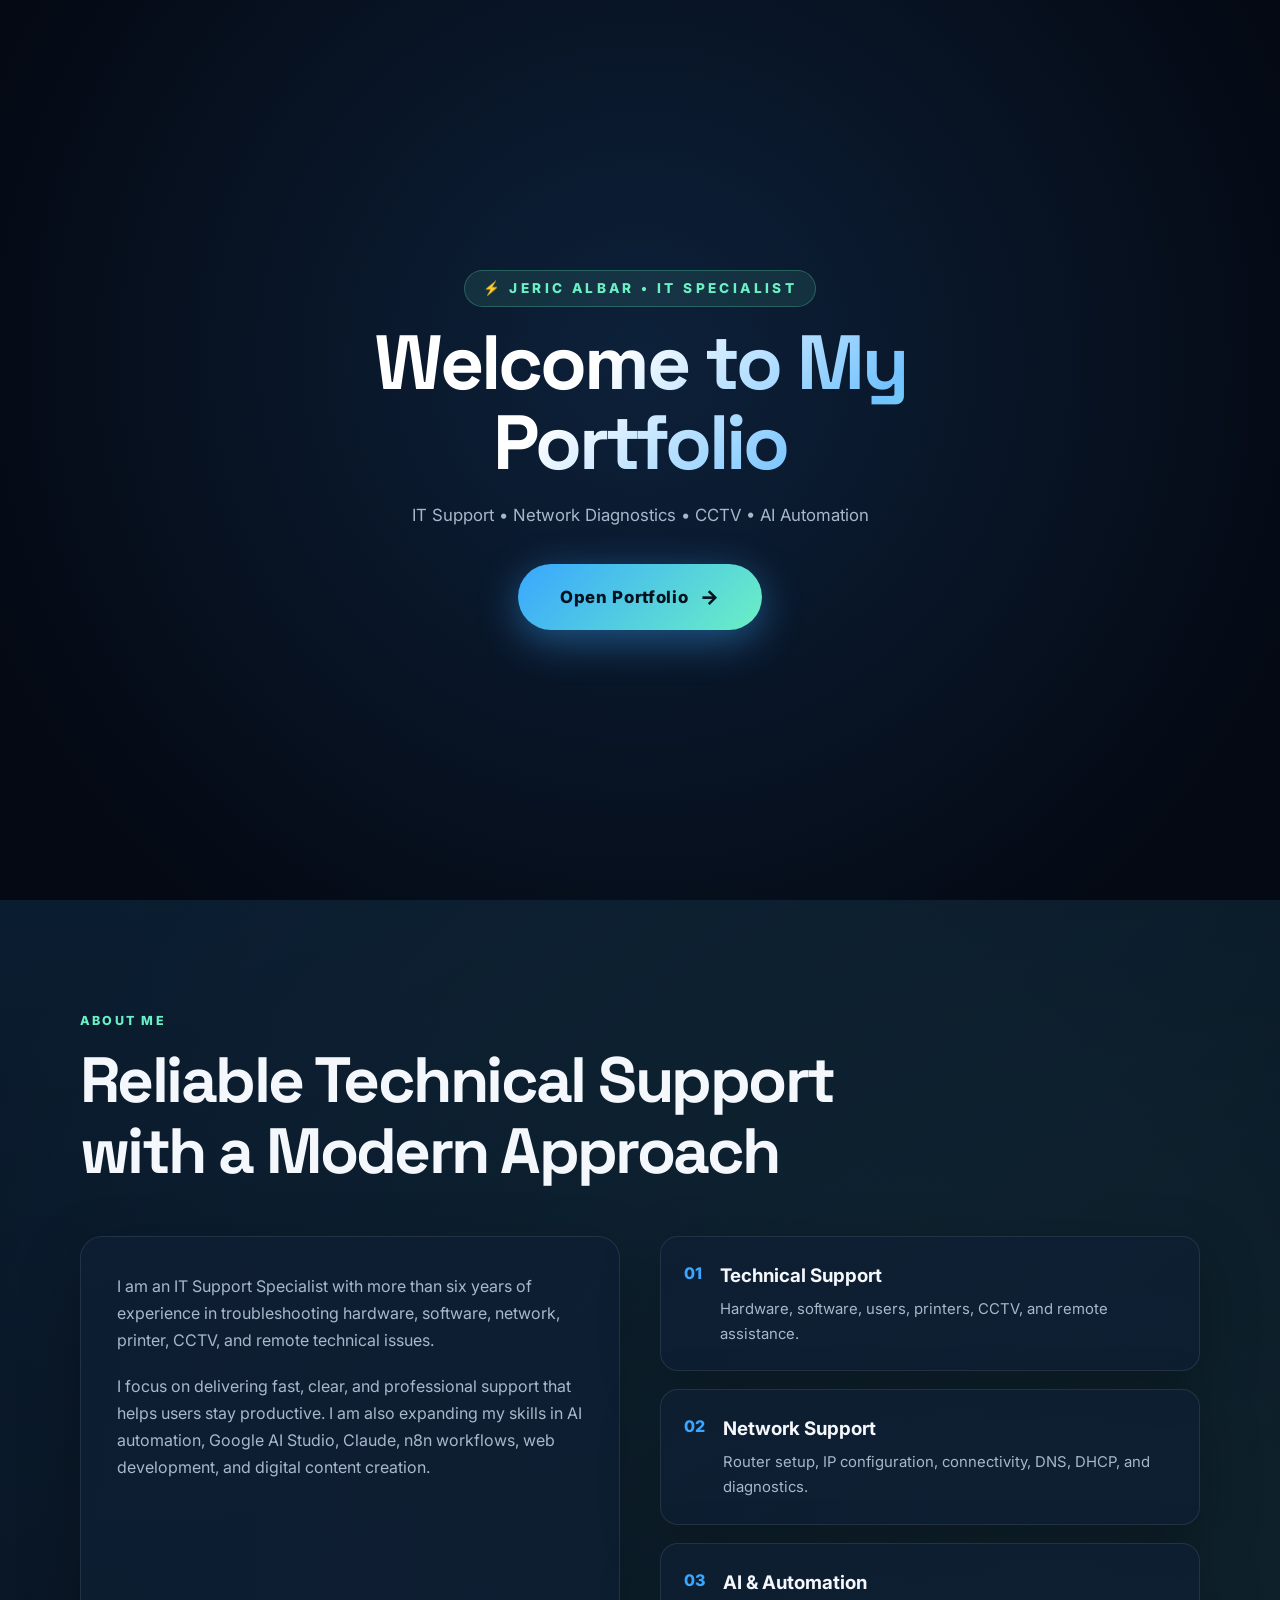
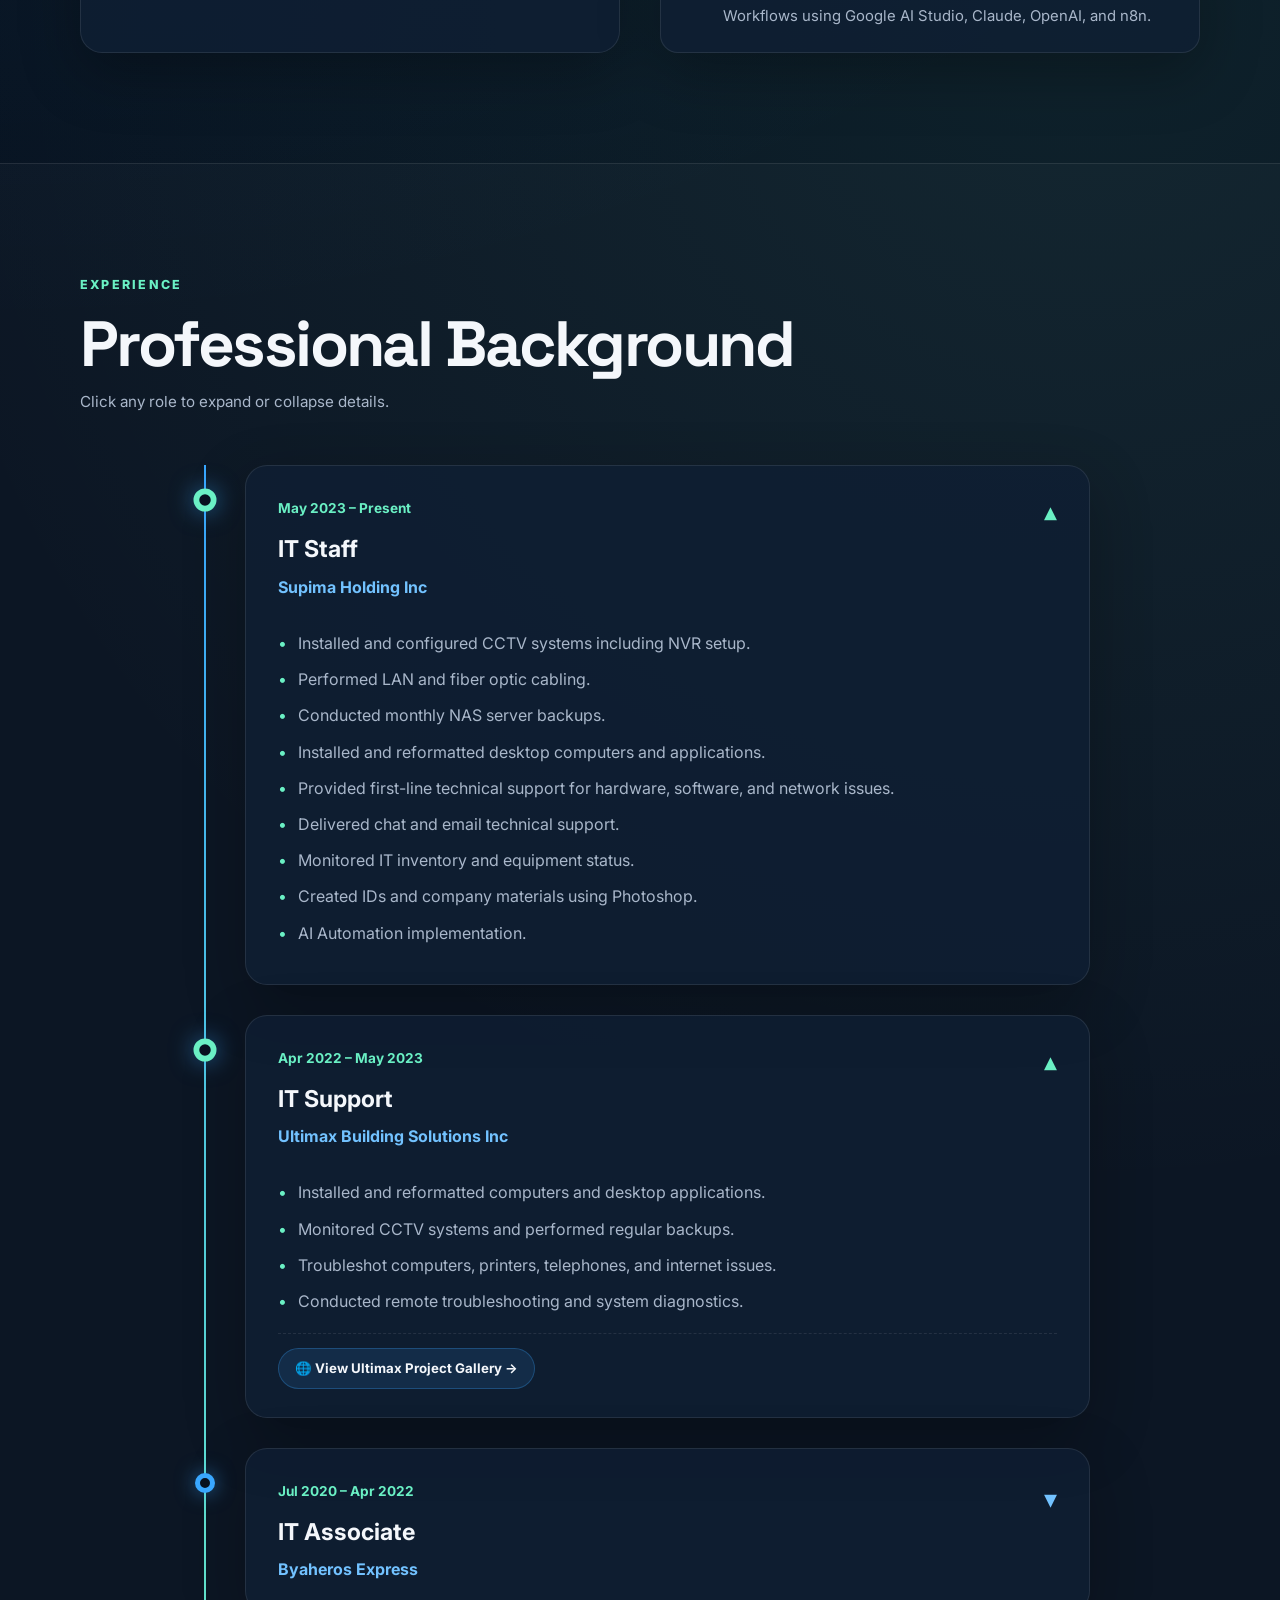
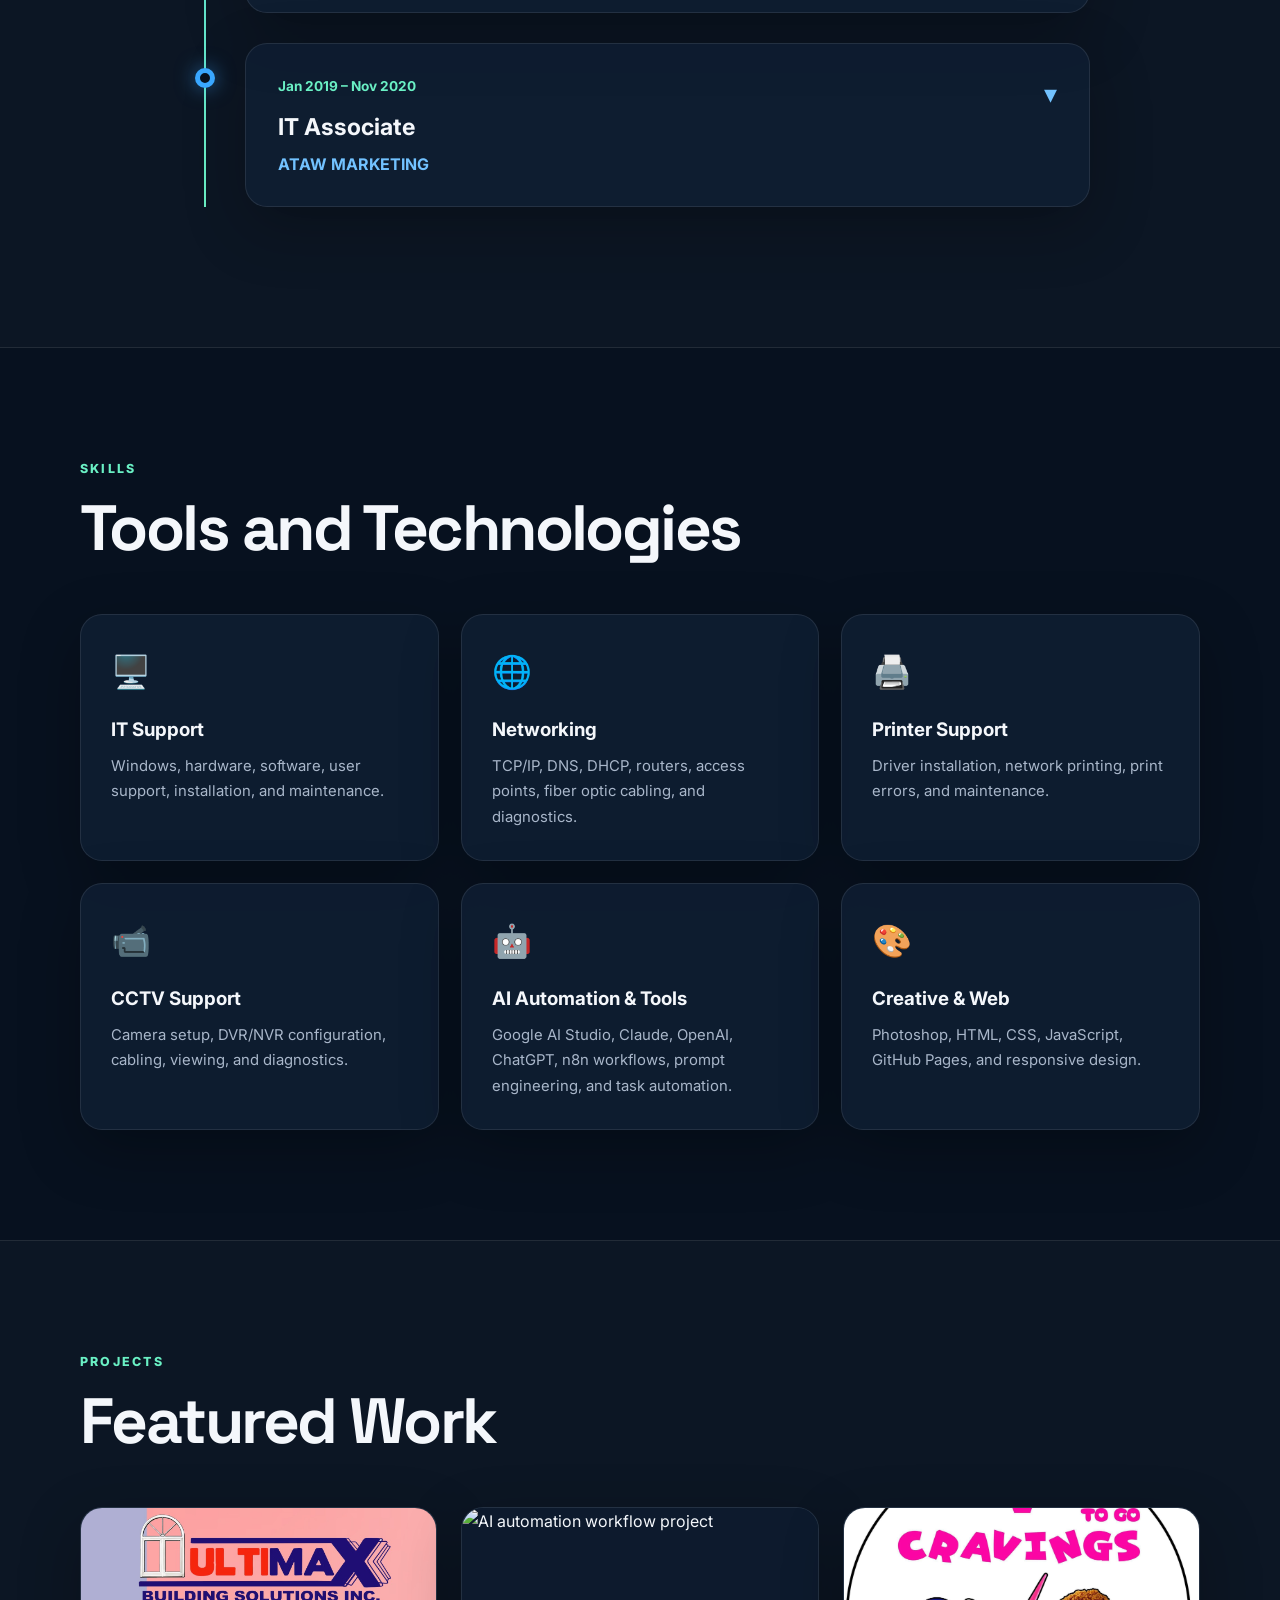
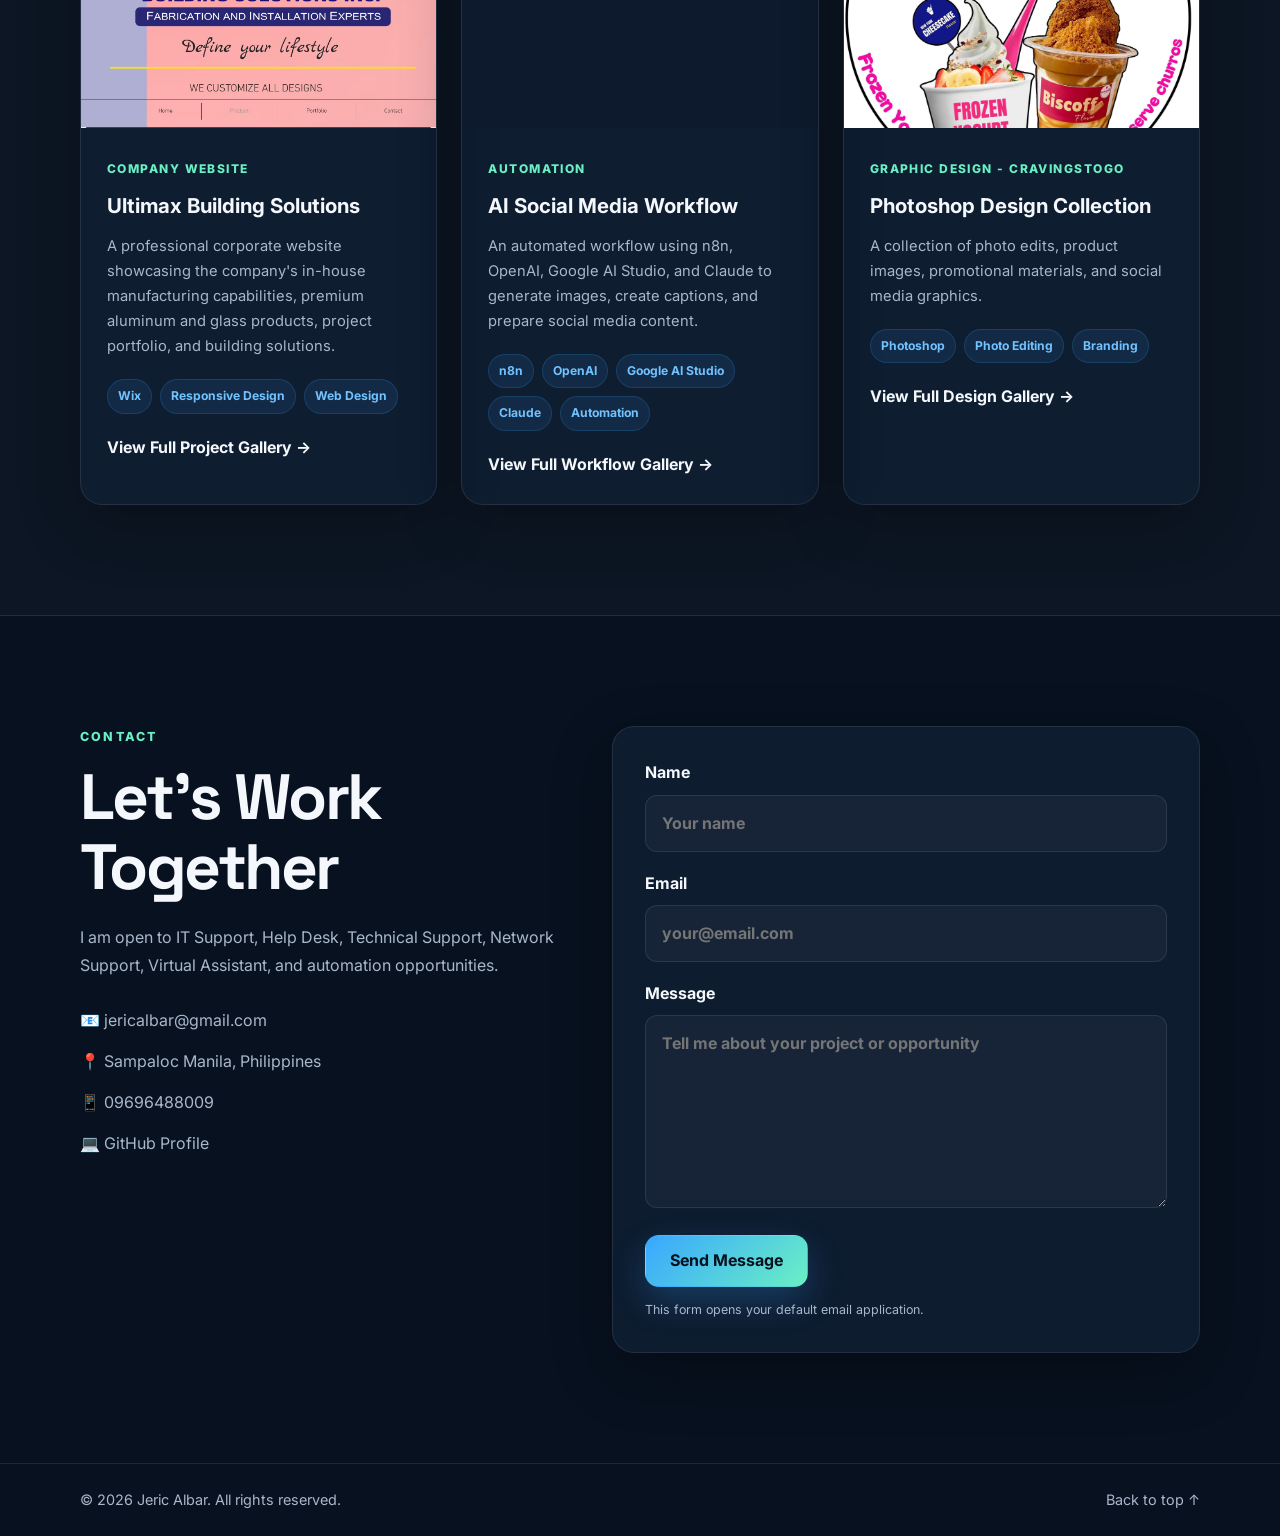
==== index.html @ 075324c8 "Update index.html" ====
<!DOCTYPE html>
<html lang="en">
<head>
  <meta charset="UTF-8" />
  <meta name="viewport" content="width=device-width, initial-scale=1.0" />
  <meta name="description" content="Jeric Albar - IT Support Specialist, Network Support, CCTV, Printer Troubleshooting, Photoshop, and AI Automation." />
  <title>Jeric Albar | IT Support Portfolio</title>

  <link rel="preconnect" href="https://fonts.googleapis.com">
  <link rel="preconnect" href="https://fonts.gstatic.com" crossorigin>
  <link href="https://fonts.googleapis.com/css2?family=Inter:wght@400;500;600;700;800&family=Space+Grotesk:wght@600;700&display=swap" rel="stylesheet">

  <style>
    :root {
      --bg: #07111f;
      --bg-soft: #0d1a2d;
      --card: rgba(15, 31, 52, 0.82);
      --text: #f4f7fb;
      --muted: #a9b7ca;
      --primary: #39a7ff;
      --primary-light: #72c2ff;
      --accent: #6af0c4;
      --border: rgba(255, 255, 255, 0.09);
      --shadow: 0 20px 60px rgba(0, 0, 0, 0.28);
      --radius: 22px;
      --container: 1120px;
    }

    * {
      margin: 0;
      padding: 0;
      box-sizing: border-box;
    }

    html {
      scroll-behavior: smooth;
    }

    body {
      font-family: "Inter", sans-serif;
      background:
        radial-gradient(circle at top left, rgba(57, 167, 255, 0.14), transparent 30%),
        radial-gradient(circle at 85% 25%, rgba(106, 240, 196, 0.08), transparent 25%),
        var(--bg);
      color: var(--text);
      line-height: 1.7;
      overflow-x: hidden;
    }

    body.intro-active {
      overflow: hidden !important;
    }

    body.menu-open {
      overflow: hidden;
    }

    img {
      width: 100%;
      display: block;
    }

    a {
      text-decoration: none;
      color: inherit;
    }

    ul {
      list-style: none;
    }

    button, input, textarea {
      font: inherit;
    }

    .container {
      width: min(92%, var(--container));
      margin: 0 auto;
    }

    .section {
      padding: 110px 0;
    }

    .alt-section {
      background: rgba(255, 255, 255, 0.025);
      border-top: 1px solid var(--border);
      border-bottom: 1px solid var(--border);
    }

    /* =========================================================
       WELCOME INTRO OVERLAY & "MAAGNAS" DISSOLVE ANIMATION
       ========================================================= */
    .intro-overlay {
      position: fixed;
      inset: 0;
      background: radial-gradient(circle at 50% 40%, #0d213a 0%, #040913 85%);
      z-index: 999999999;
      display: flex;
      align-items: center;
      justify-content: center;
      text-align: center;
      padding: 24px;
      transition: opacity 0.85s cubic-bezier(0.7, 0, 0.3, 1),
                  filter 0.85s ease,
                  transform 0.85s cubic-bezier(0.7, 0, 0.3, 1);
    }

    .intro-box {
      max-width: 620px;
      position: relative;
      z-index: 2;
    }

    .intro-eyebrow {
      color: var(--accent);
      text-transform: uppercase;
      letter-spacing: 0.25em;
      font-size: 0.85rem;
      font-weight: 800;
      margin-bottom: 15px;
      display: inline-block;
      background: rgba(106, 240, 196, 0.1);
      padding: 6px 18px;
      border-radius: 30px;
      border: 1px solid rgba(106, 240, 196, 0.25);
    }

    .intro-title {
      font-family: "Space Grotesk", sans-serif;
      font-size: clamp(2.8rem, 7vw, 4.8rem);
      line-height: 1.05;
      letter-spacing: -0.04em;
      margin-bottom: 18px;
      background: linear-gradient(135deg, #ffffff 40%, var(--primary-light) 80%, var(--accent) 100%);
      -webkit-background-clip: text;
      -webkit-text-fill-color: transparent;
    }

    .intro-sub {
      color: var(--muted);
      font-size: 1.05rem;
      margin-bottom: 35px;
    }

    .intro-btn {
      display: inline-flex;
      align-items: center;
      gap: 12px;
      padding: 16px 42px;
      border-radius: 50px;
      background: linear-gradient(135deg, var(--primary), var(--accent));
      color: #04111e;
      font-weight: 800;
      font-size: 1.05rem;
      letter-spacing: 0.04em;
      border: none;
      cursor: pointer;
      box-shadow: 0 10px 40px rgba(57, 167, 255, 0.45);
      transition: transform 0.25s ease, box-shadow 0.25s ease;
    }

    .intro-btn:hover {
      transform: translateY(-3px) scale(1.03);
      box-shadow: 0 16px 50px rgba(106, 240, 196, 0.55);
    }

    .intro-btn-icon {
      font-size: 1.25rem;
      transition: transform 0.25s ease;
    }

    .intro-btn:hover .intro-btn-icon {
      transform: translateX(5px);
    }

    /* ANIMATION NA MAAGNAS / DISSOLVE EFFECT KAPAG CLINICK */
    .intro-overlay.disintegrate {
      opacity: 0;
      filter: blur(35px) contrast(250%) brightness(1.2);
      transform: scale(1.2);
      pointer-events: none;
    }

    .intro-box.melt {
      animation: disintegrateEffect 0.85s forwards cubic-bezier(0.4, 0, 0.2, 1);
    }

    @keyframes disintegrateEffect {
      0% {
        transform: scale(1);
        filter: blur(0px) contrast(100%);
        letter-spacing: normal;
        opacity: 1;
      }
      35% {
        filter: blur(6px) contrast(250%);
        letter-spacing: 6px;
        transform: scale(1.08) translateY(-15px);
        opacity: 0.8;
      }
      75% {
        filter: blur(18px) contrast(400%);
        letter-spacing: 18px;
        transform: scale(1.25) translateY(-35px);
        opacity: 0.3;
      }
      100% {
        filter: blur(30px) contrast(500%);
        letter-spacing: 30px;
        transform: scale(1.4) translateY(-60px);
        opacity: 0;
      }
    }

    /* HEADER */
    .header {
      position: fixed;
      top: 0;
      width: 100%;
      z-index: 1000;
      background: rgba(7, 17, 31, 0.72);
      backdrop-filter: blur(16px);
      border-bottom: 1px solid transparent;
      transition: 0.3s ease;
    }

    .header.scrolled {
      border-color: var(--border);
      box-shadow: 0 12px 35px rgba(0, 0, 0, 0.18);
    }

    .navbar {
      min-height: 76px;
      display: flex;
      align-items: center;
      justify-content: space-between;
    }

    .logo {
      font-family: "Space Grotesk", sans-serif;
      font-size: 1.8rem;
      font-weight: 700;
    }

    .logo span {
      color: var(--primary);
    }

    .nav-links {
      display: flex;
      gap: 30px;
    }

    .nav-link {
      color: var(--muted);
      font-size: 0.95rem;
      font-weight: 600;
      transition: 0.25s ease;
      position: relative;
    }

    .nav-link:hover, .nav-link.active {
      color: var(--text);
    }

    .nav-link::after {
      content: "";
      position: absolute;
      left: 0;
      bottom: -7px;
      width: 0;
      height: 2px;
      background: var(--primary);
      transition: 0.25s ease;
    }

    .nav-link:hover::after, .nav-link.active::after {
      width: 100%;
    }

    .menu-toggle {
      display: none;
      background: none;
      border: 0;
      cursor: pointer;
    }

    .menu-toggle span {
      display: block;
      width: 26px;
      height: 2px;
      background: var(--text);
      margin: 6px 0;
      transition: 0.25s ease;
    }

    /* HERO */
    .hero {
      min-height: 100vh;
      display: flex;
      align-items: center;
      padding-top: 130px;
    }

    .hero-grid {
      display: grid;
      grid-template-columns: 1.15fr 0.85fr;
      align-items: center;
      gap: 70px;
    }

    .eyebrow {
      color: var(--accent);
      text-transform: uppercase;
      letter-spacing: 0.18em;
      font-size: 0.78rem;
      font-weight: 800;
      margin-bottom: 14px;
    }

    .hero h1, .section-heading h2, .contact-info h2 {
      font-family: "Space Grotesk", sans-serif;
      line-height: 1.1;
    }

    .hero h1 {
      font-size: clamp(3.4rem, 7vw, 6.5rem);
      letter-spacing: -0.05em;
    }

    .hero h2 {
      margin-top: 8px;
      color: var(--muted);
      font-size: clamp(1.35rem, 3vw, 2.2rem);
      font-weight: 600;
    }

    .hero h2 span:first-child {
      color: var(--primary-light);
    }

    .typing-cursor {
      color: var(--accent);
      animation: blink 0.8s infinite;
    }

    @keyframes blink {
      50% { opacity: 0; }
    }

    .hero-description {
      max-width: 650px;
      color: var(--muted);
      font-size: 1.08rem;
      margin: 28px 0 34px;
    }

    .hero-actions {
      display: flex;
      flex-wrap: wrap;
      gap: 15px;
    }

    .btn {
      display: inline-flex;
      align-items: center;
      justify-content: center;
      min-height: 52px;
      padding: 0 24px;
      border-radius: 14px;
      font-weight: 700;
      border: 1px solid transparent;
      transition: transform 0.25s ease, box-shadow 0.25s ease, background 0.25s ease;
      cursor: pointer;
    }

    .btn:hover {
      transform: translateY(-3px);
    }

    .btn-primary {
      color: #04111e;
      background: linear-gradient(135deg, var(--primary), var(--accent));
      box-shadow: 0 14px 35px rgba(57, 167, 255, 0.24);
    }

    .btn-secondary {
      background: rgba(255, 255, 255, 0.04);
      border-color: var(--border);
      color: var(--text);
    }

    .quick-stats {
      margin-top: 42px;
      display: flex;
      flex-wrap: wrap;
      gap: 28px;
    }

    .quick-stats div {
      display: flex;
      flex-direction: column;
    }

    .quick-stats strong {
      font-size: 1.4rem;
      color: var(--primary-light);
    }

    .quick-stats span {
      color: var(--muted);
      font-size: 0.82rem;
    }

    .hero-visual {
      display: flex;
      justify-content: center;
    }

    /* PROFILE CARD */
    .profile-card {
      position: relative;
      width: min(100%, 390px);
      padding: 22px;
      border-radius: 32px;
      background:
        linear-gradient(var(--card), var(--card)) padding-box,
        linear-gradient(145deg, var(--primary), transparent 45%, var(--accent)) border-box;
      border: 1px solid transparent;
      box-shadow: var(--shadow);
      transform: rotate(2deg);
    }

    .profile-card::before {
      content: "";
      position: absolute;
      inset: 18% -12% -10% 18%;
      background: rgba(57, 167, 255, 0.14);
      filter: blur(60px);
      z-index: -1;
    }

    .profile-ring {
      overflow: hidden;
      border-radius: 24px;
      width: 100%;
      aspect-ratio: 1 / 1;
      background: var(--bg-soft);
    }

    .profile-ring img {
      width: 100% !important;
      height: 100% !important;
      object-fit: cover !important;
      object-position: top center !important;
      display: block;
    }

    .status-badge {
      margin-top: 18px;
      display: flex;
      align-items: center;
      justify-content: center;
      gap: 9px;
      color: var(--muted);
      font-size: 0.9rem;
    }

    .status-dot {
      width: 10px;
      height: 10px;
      background: var(--accent);
      border-radius: 50%;
      box-shadow: 0 0 16px var(--accent);
    }

    /* SECTIONS */
    .section-heading {
      max-width: 760px;
      margin-bottom: 50px;
    }

    .section-heading h2, .contact-info h2 {
      font-size: clamp(2.2rem, 5vw, 4rem);
      letter-spacing: -0.04em;
    }

    .about-grid {
      display: grid;
      grid-template-columns: 1fr 1fr;
      gap: 40px;
    }

    .about-card, .highlight-item, .skill-card, .project-card, .timeline-content, .contact-form {
      background: var(--card);
      border: 1px solid var(--border);
      box-shadow: var(--shadow);
    }

    .about-card {
      padding: 36px;
      border-radius: var(--radius);
    }

    .about-card p {
      color: var(--muted);
      margin-bottom: 18px;
    }

    .about-card p:last-child {
      margin-bottom: 0;
    }

    .about-highlights {
      display: grid;
      gap: 18px;
    }

    .highlight-item {
      padding: 23px;
      border-radius: 18px;
      display: flex;
      gap: 18px;
    }

    .highlight-item > span {
      color: var(--primary);
      font-weight: 800;
    }

    .highlight-item h3 {
      margin-bottom: 5px;
    }

    .highlight-item p {
      color: var(--muted);
      font-size: 0.93rem;
    }

    /* TIMELINE */
    .timeline {
      position: relative;
      max-width: 900px;
      margin: 0 auto;
    }

    .timeline::before {
      content: "";
      position: absolute;
      left: 14px;
      top: 0;
      bottom: 0;
      width: 2px;
      background: linear-gradient(var(--primary), var(--accent));
    }

    .timeline-item {
      position: relative;
      padding-left: 55px;
      margin-bottom: 30px;
      outline: none;
    }

    .timeline-dot {
      position: absolute;
      left: 5px;
      top: 25px;
      width: 20px;
      height: 20px;
      border-radius: 50%;
      background: var(--bg);
      border: 5px solid var(--primary);
      box-shadow: 0 0 20px rgba(57, 167, 255, 0.55);
      transition: transform 0.25s ease, border-color 0.25s ease;
    }

    .timeline-item.active .timeline-dot {
      border-color: var(--accent);
      transform: scale(1.15);
    }

    .timeline-content {
      border-radius: var(--radius);
      padding: 28px 32px;
    }

    .experience-subtext {
      color: var(--muted);
      font-size: 0.95rem;
      margin-top: 10px;
    }

    .clickable-experience {
      cursor: pointer;
      user-select: none;
      transition: transform 0.25s ease, border-color 0.25s ease, box-shadow 0.25s ease;
    }

    .timeline-item:hover .clickable-experience {
      border-color: rgba(57, 167, 255, 0.45);
      box-shadow: 0 16px 45px rgba(57, 167, 255, 0.12);
      transform: translateY(-3px);
    }

    .timeline-header {
      display: flex;
      justify-content: space-between;
      align-items: flex-start;
      gap: 15px;
    }

    .timeline-date {
      display: inline-block;
      margin-bottom: 10px;
      color: var(--accent);
      font-weight: 700;
      font-size: 0.85rem;
    }

    .timeline-content h3 {
      font-size: 1.45rem;
    }

    .timeline-content h4 {
      color: var(--primary-light);
      margin: 4px 0 0;
    }

    .toggle-icon {
      font-size: 1.6rem;
      color: var(--primary-light);
      transition: transform 0.3s ease;
    }

    .timeline-details {
      max-height: 0;
      opacity: 0;
      overflow: hidden;
      transition: max-height 0.4s ease, opacity 0.3s ease, margin-top 0.3s ease;
    }

    .timeline-item.active .timeline-details {
      max-height: 600px;
      opacity: 1;
      margin-top: 20px;
    }

    .timeline-item.active .toggle-icon {
      transform: rotate(180deg);
      color: var(--accent);
    }

    .timeline-content li {
      position: relative;
      color: var(--muted);
      margin: 9px 0;
      padding-left: 20px;
    }

    .timeline-content li::before {
      content: "•";
      position: absolute;
      left: 0;
      color: var(--accent);
    }

    .timeline-action {
      margin-top: 18px;
      padding-top: 14px;
      border-top: 1px dashed var(--border);
    }

    .timeline-badge-link {
      display: inline-block;
      padding: 8px 16px;
      border-radius: 999px;
      font-size: 0.83rem;
      font-weight: 700;
      color: var(--text);
      background: rgba(57, 167, 255, 0.12);
      border: 1px solid rgba(57, 167, 255, 0.28);
      transition: 0.25s ease;
    }

    .timeline-badge-link:hover {
      background: var(--primary);
      color: #04111e;
      transform: translateX(4px);
    }

    /* SKILLS */
    .skills-grid {
      display: grid;
      grid-template-columns: repeat(3, 1fr);
      gap: 22px;
    }

    .skill-card {
      padding: 30px;
      border-radius: var(--radius);
      transition: 0.3s ease;
    }

    .skill-card:hover, .project-card:hover {
      transform: translateY(-7px);
      border-color: rgba(57, 167, 255, 0.35);
    }

    .skill-icon {
      font-size: 2rem;
    }

    .skill-card h3 {
      margin: 15px 0 8px;
    }

    .skill-card p {
      color: var(--muted);
      font-size: 0.93rem;
    }

    /* PROJECTS */
    .projects-grid {
      display: grid;
      grid-template-columns: repeat(3, 1fr);
      gap: 24px;
    }

    .project-card-link {
      display: block;
      color: inherit;
      text-decoration: none;
    }

    .project-card-link .project-card {
      height: 100%;
    }

    .project-card {
      border-radius: var(--radius);
      overflow: hidden;
      transition: 0.3s ease;
    }

    .project-image {
      height: 220px;
      overflow: hidden;
      background: var(--bg-soft);
    }

    .project-image img {
      height: 100%;
      object-fit: cover;
      transition: 0.4s ease;
    }

    .project-card:hover .project-image img {
      transform: scale(1.06);
    }

    .project-content {
      padding: 26px;
    }

    .project-tag {
      display: inline-block;
      color: var(--accent);
      font-size: 0.75rem;
      font-weight: 800;
      text-transform: uppercase;
      letter-spacing: 0.12em;
      margin-bottom: 10px;
    }

    .project-content h3 {
      font-size: 1.28rem;
      margin-bottom: 10px;
    }

    .project-content p {
      color: var(--muted);
      font-size: 0.92rem;
    }

    .project-tech {
      display: flex;
      flex-wrap: wrap;
      gap: 8px;
      margin: 20px 0;
    }

    .project-tech span {
      background: rgba(57, 167, 255, 0.1);
      color: var(--primary-light);
      border: 1px solid rgba(57, 167, 255, 0.18);
      padding: 6px 10px;
      border-radius: 999px;
      font-size: 0.76rem;
      font-weight: 700;
    }

    .project-link {
      color: var(--text);
      font-weight: 700;
    }

    /* CONTACT */
    .contact-grid {
      display: grid;
      grid-template-columns: 0.9fr 1.1fr;
      gap: 50px;
      align-items: start;
    }

    .contact-info > p:not(.eyebrow) {
      color: var(--muted);
      margin: 22px 0 28px;
    }

    .contact-list {
      display: grid;
      gap: 14px;
      color: var(--muted);
    }

    .contact-list a:hover {
      color: var(--primary-light);
    }

    .contact-form {
      border-radius: var(--radius);
      padding: 32px;
    }

    .contact-form label {
      display: block;
      margin-bottom: 18px;
      font-weight: 700;
    }

    .contact-form input, .contact-form textarea {
      width: 100%;
      margin-top: 8px;
      border-radius: 12px;
      border: 1px solid var(--border);
      background: rgba(255, 255, 255, 0.045);
      color: var(--text);
      padding: 14px 16px;
      outline: none;
      resize: vertical;
    }

    .form-note {
      color: var(--muted);
      font-size: 0.78rem;
      margin-top: 12px;
    }

    /* FOOTER */
    .footer {
      border-top: 1px solid var(--border);
      padding: 24px 0;
    }

    .footer-content {
      display: flex;
      justify-content: space-between;
      gap: 20px;
      color: var(--muted);
      font-size: 0.9rem;
    }

    /* CURSOR & GLOW */
    .cursor-glow {
      position: fixed;
      width: 280px;
      height: 280px;
      border-radius: 50%;
      background: rgba(57, 167, 255, 0.06);
      filter: blur(45px);
      pointer-events: none;
      transform: translate(-50%, -50%);
      z-index: -1;
    }

    body.custom-cursor-active,
    body.custom-cursor-active a,
    body.custom-cursor-active button,
    body.custom-cursor-active input,
    body.custom-cursor-active textarea {
      cursor: none !important;
    }

    .custom-cursor-dot {
      position: fixed;
      top: -100px;
      left: -100px;
      width: 8px;
      height: 8px;
      background: var(--accent);
      border-radius: 50%;
      pointer-events: none;
      z-index: 9999999;
      transform: translate(-50%, -50%);
      box-shadow: 0 0 10px var(--accent), 0 0 18px var(--primary);
      opacity: 0;
    }

    .custom-cursor-ring {
      position: fixed;
      top: -100px;
      left: -100px;
      width: 36px;
      height: 36px;
      border: 2px solid rgba(57, 167, 255, 0.8);
      border-radius: 50%;
      pointer-events: none;
      z-index: 9999998;
      transform: translate(-50%, -50%);
      opacity: 0;
      transition: width 0.2s cubic-bezier(0.2, 0, 1),
                  height 0.2s cubic-bezier(0.2, 0, 1),
                  border-color 0.2s ease,
                  background 0.2s ease;
    }

    body.custom-cursor-active .custom-cursor-dot,
    body.custom-cursor-active .custom-cursor-ring {
      opacity: 1;
    }

    .custom-cursor-ring.cursor-hover {
      width: 56px;
      height: 56px;
      border-color: var(--accent);
      background: rgba(106, 240, 196, 0.12);
      backdrop-filter: blur(2px);
    }

    /* RESPONSIVE */
    @media (max-width: 950px) {
      .hero-grid, .about-grid, .contact-grid { grid-template-columns: 1fr; }
      .hero-visual { order: -1; }
      .profile-card { max-width: 340px; }
      .skills-grid, .projects-grid { grid-template-columns: repeat(2, 1fr); }
    }

    @media (max-width: 760px) {
      .section { padding: 85px 0; }
      .menu-toggle { display: block; z-index: 1002; }
      .nav-links {
        position: fixed; inset: 0; background: rgba(7, 17, 31, 0.98);
        display: flex; flex-direction: column; align-items: center; justify-content: center;
        gap: 28px; transform: translateX(100%); transition: 0.3s ease;
      }
      .nav-links.open { transform: translateX(0); }
      .menu-toggle.active span:nth-child(1) { transform: translateY(8px) rotate(45deg); }
      .menu-toggle.active span:nth-child(2) { opacity: 0; }
      .menu-toggle.active span:nth-child(3) { transform: translateY(-8px) rotate(-45deg); }
      .hero { text-align: center; }
      .hero-actions, .quick-stats { justify-content: center; }
      .skills-grid, .projects-grid { grid-template-columns: 1fr; }
      .footer-content { flex-direction: column; text-align: center; }
    }

    @media (max-width: 520px) {
      .hero h1 { font-size: 3rem; }
      .hero-actions { flex-direction: column; }
      .btn { width: 100%; }
      .about-card, .timeline-content, .contact-form { padding: 22px 18px; }
      .timeline-item { padding-left: 45px; }
    }
  </style>
</head>
<body class="intro-active">

  <!-- =========================================================
       WELCOME INTRO OVERLAY WITH DISSOLVE EFFECT
       ========================================================= -->
  <div class="intro-overlay" id="introOverlay">
    <div class="intro-box" id="introBox">
      <span class="intro-eyebrow">⚡ Jeric Albar • IT Specialist</span>
      <h1 class="intro-title">Welcome to My Portfolio</h1>
      <p class="intro-sub">IT Support • Network Diagnostics • CCTV • AI Automation</p>
      <button class="intro-btn" id="openPortfolioBtn" type="button">
        <span>Open Portfolio</span>
        <span class="intro-btn-icon">→</span>
      </button>
    </div>
  </div>

  <!-- Custom Glow & Cursor Elements -->
  <div class="cursor-glow" id="cursorGlow"></div>
  <div class="custom-cursor-dot" id="cursorDot"></div>
  <div class="custom-cursor-ring" id="cursorRing"></div>

  <!-- NAVIGATION -->
  <header class="header">
    <nav class="navbar container">
      <a href="#home" class="logo">Jeric<span>.</span></a>

      <button class="menu-toggle" id="menuToggle" aria-label="Open navigation menu">
        <span></span>
        <span></span>
        <span></span>
      </button>

      <ul class="nav-links" id="navLinks">
        <li><a href="#home" class="nav-link active">Home</a></li>
        <li><a href="#about" class="nav-link">About</a></li>
        <li><a href="#experience" class="nav-link">Experience</a></li>
        <li><a href="#skills" class="nav-link">Skills</a></li>
        <li><a href="#projects" class="nav-link">Projects</a></li>
        <li><a href="#contact" class="nav-link">Contact</a></li>
      </ul>
    </nav>
  </header>

  <main>
    <!-- 1. HERO/HOME SECTION -->
    <section class="hero section" id="home">
      <div class="container hero-grid">
        <div class="hero-content">
          <p class="eyebrow">Hello, I’m</p>
          <h1>Jeric Albar</h1>
          <h2>I’m a <span id="typedText"></span><span class="typing-cursor">|</span></h2>

          <p class="hero-description">
            I help businesses solve technical problems through reliable IT support,
            network troubleshooting, printer and CCTV support, remote assistance,
            and AI-powered automation.
          </p>

          <div class="hero-actions">
            <a href="#projects" class="btn btn-primary">View My Projects</a>
            <a href="images/CV/CV.pdf" class="btn btn-secondary" download>📄 Download Resume</a>
          </div>

          <div class="quick-stats">
            <div>
              <strong>6+</strong>
              <span>Years Experience</span>
            </div>
            <div>
              <strong>24/7</strong>
              <span>Problem-Solving Mindset</span>
            </div>
            <div>
              <strong>100%</strong>
              <span>Commitment</span>
            </div>
          </div>
        </div>

        <div class="hero-visual">
          <div class="profile-card">
            <div class="profile-ring">
              <img src="images/profile.png" alt="Jeric Albar profile photo" />
            </div>
            <div class="status-badge">
              <span class="status-dot"></span>
              Available for Opportunities
            </div>
          </div>
        </div>
      </div>
    </section>

    <!-- 2. ABOUT SECTION -->
    <section class="section" id="about">
      <div class="container">
        <div class="section-heading">
          <p class="eyebrow">About Me</p>
          <h2>Reliable Technical Support with a Modern Approach</h2>
        </div>

        <div class="about-grid">
          <div class="about-card">
            <p>
              I am an IT Support Specialist with more than six years of experience
              in troubleshooting hardware, software, network, printer, CCTV, and
              remote technical issues.
            </p>

            <p>
              I focus on delivering fast, clear, and professional support that helps
              users stay productive. I am also expanding my skills in AI automation,
              Google AI Studio, Claude, n8n workflows, web development, and digital content creation.
            </p>
          </div>

          <div class="about-highlights">
            <div class="highlight-item">
              <span>01</span>
              <div>
                <h3>Technical Support</h3>
                <p>Hardware, software, users, printers, CCTV, and remote assistance.</p>
              </div>
            </div>

            <div class="highlight-item">
              <span>02</span>
              <div>
                <h3>Network Support</h3>
                <p>Router setup, IP configuration, connectivity, DNS, DHCP, and diagnostics.</p>
              </div>
            </div>

            <div class="highlight-item">
              <span>03</span>
              <div>
                <h3>AI & Automation</h3>
                <p>Workflows using Google AI Studio, Claude, OpenAI, and n8n.</p>
              </div>
            </div>
          </div>
        </div>
      </div>
    </section>

    <!-- 3. EXPERIENCE SECTION -->
    <section class="section alt-section" id="experience">
      <div class="container">
        <div class="section-heading">
          <p class="eyebrow">Experience</p>
          <h2>Professional Background</h2>
          <p class="experience-subtext">Click any role to expand or collapse details.</p>
        </div>

        <div class="timeline">
          <!-- 1. SUPIMA HOLDING INC -->
          <article class="timeline-item active" tabindex="0" role="button" aria-expanded="true">
            <div class="timeline-dot"></div>
            <div class="timeline-content clickable-experience">
              <div class="timeline-header">
                <div>
                  <span class="timeline-date">May 2023 – Present</span>
                  <h3>IT Staff</h3>
                  <h4>Supima Holding Inc</h4>
                </div>
                <span class="toggle-icon" aria-hidden="true">▾</span>
              </div>
              <div class="timeline-details">
                <ul>
                  <li>Installed and configured CCTV systems including NVR setup.</li>
                  <li>Performed LAN and fiber optic cabling.</li>
                  <li>Conducted monthly NAS server backups.</li>
                  <li>Installed and reformatted desktop computers and applications.</li>
                  <li>Provided first-line technical support for hardware, software, and network issues.</li>
                  <li>Delivered chat and email technical support.</li>
                  <li>Monitored IT inventory and equipment status.</li>
                  <li>Created IDs and company materials using Photoshop.</li>
                  <li>AI Automation implementation.</li>
                </ul>
              </div>
            </div>
          </article>

          <!-- 2. ULTIMAX BUILDING SOLUTIONS INC -->
          <article class="timeline-item active" tabindex="0" role="button" aria-expanded="true">
            <div class="timeline-dot"></div>
            <div class="timeline-content clickable-experience">
              <div class="timeline-header">
                <div>
                  <span class="timeline-date">Apr 2022 – May 2023</span>
                  <h3>IT Support</h3>
                  <h4>Ultimax Building Solutions Inc</h4>
                </div>
                <span class="toggle-icon" aria-hidden="true">▾</span>
              </div>
              <div class="timeline-details">
                <ul>
                  <li>Installed and reformatted computers and desktop applications.</li>
                  <li>Monitored CCTV systems and performed regular backups.</li>
                  <li>Troubleshot computers, printers, telephones, and internet issues.</li>
                  <li>Conducted remote troubleshooting and system diagnostics.</li>
                </ul>
                <div class="timeline-action">
                  <a href="ultimax-project.html" class="timeline-badge-link">🌐 View Ultimax Project Gallery →</a>
                </div>
              </div>
            </div>
          </article>

          <!-- 3. BYAHEROS EXPRESS -->
          <article class="timeline-item" tabindex="0" role="button" aria-expanded="false">
            <div class="timeline-dot"></div>
            <div class="timeline-content clickable-experience">
              <div class="timeline-header">
                <div>
                  <span class="timeline-date">Jul 2020 – Apr 2022</span>
                  <h3>IT Associate</h3>
                  <h4>Byaheros Express</h4>
                </div>
                <span class="toggle-icon" aria-hidden="true">▾</span>
              </div>
              <div class="timeline-details">
                <ul>
                  <li>Provided IT support for office systems and users.</li>
                  <li>Installed CCTV and internet LAN connections.</li>
                  <li>Monitored, reviewed, and backed up CCTV footage.</li>
                  <li>Identified system errors and bugs.</li>
                  <li>Supported Truemoney fund transfers between branches.</li>
                </ul>
              </div>
            </div>
          </article>

          <!-- 4. ATAW MARKETING -->
          <article class="timeline-item" tabindex="0" role="button" aria-expanded="false">
            <div class="timeline-dot"></div>
            <div class="timeline-content clickable-experience">
              <div class="timeline-header">
                <div>
                  <span class="timeline-date">Jan 2019 – Nov 2020</span>
                  <h3>IT Associate</h3>
                  <h4>ATAW MARKETING</h4>
                </div>
                <span class="toggle-icon" aria-hidden="true">▾</span>
              </div>
              <div class="timeline-details">
                <ul>
                  <li>Troubleshot hardware and software issues across all workstations.</li>
                  <li>Installed and reformatted operating systems and applications.</li>
                  <li>Assembled and disassembled computer units.</li>
                  <li>Installed POS hardware and software.</li>
                  <li>Created monthly inventory and wholesale reports.</li>
                  <li>Performed CCTV installation and monthly backups.</li>
                </ul>
              </div>
            </div>
          </article>
        </div>
      </div>
    </section>

    <!-- 4. SKILLS SECTION -->
    <section class="section" id="skills">
      <div class="container">
        <div class="section-heading">
          <p class="eyebrow">Skills</p>
          <h2>Tools and Technologies</h2>
        </div>

        <div class="skills-grid">
          <div class="skill-card">
            <span class="skill-icon">🖥️</span>
            <h3>IT Support</h3>
            <p>Windows, hardware, software, user support, installation, and maintenance.</p>
          </div>

          <div class="skill-card">
            <span class="skill-icon">🌐</span>
            <h3>Networking</h3>
            <p>TCP/IP, DNS, DHCP, routers, access points, fiber optic cabling, and diagnostics.</p>
          </div>

          <div class="skill-card">
            <span class="skill-icon">🖨️</span>
            <h3>Printer Support</h3>
            <p>Driver installation, network printing, print errors, and maintenance.</p>
          </div>

          <div class="skill-card">
            <span class="skill-icon">📹</span>
            <h3>CCTV Support</h3>
            <p>Camera setup, DVR/NVR configuration, cabling, viewing, and diagnostics.</p>
          </div>

          <div class="skill-card">
            <span class="skill-icon">🤖</span>
            <h3>AI Automation & Tools</h3>
            <p>Google AI Studio, Claude, OpenAI, ChatGPT, n8n workflows, prompt engineering, and task automation.</p>
          </div>

          <div class="skill-card">
            <span class="skill-icon">🎨</span>
            <h3>Creative & Web</h3>
            <p>Photoshop, HTML, CSS, JavaScript, GitHub Pages, and responsive design.</p>
          </div>
        </div>
      </div>
    </section>

    <!-- 5. FEATURED WORK / PROJECTS SECTION -->
    <section class="section alt-section" id="projects">
      <div class="container">
        <div class="section-heading">
          <p class="eyebrow">Projects</p>
          <h2>Featured Work</h2>
        </div>

        <div class="projects-grid">
          <!-- 1. ULTIMAX PROJECT CARD -->
          <a href="ultimax-project.html" class="project-card-link" aria-label="View Ultimax Building Solutions project gallery">
            <article class="project-card">
              <div class="project-image">
                <img src="images/websiteproject.jpg" alt="Ultimax Building Solutions website project" />
              </div>
              <div class="project-content">
                <span class="project-tag">Company Website</span>
                <h3>Ultimax Building Solutions</h3>
                <p>
                  A professional corporate website showcasing the company's
                  in-house manufacturing capabilities, premium aluminum and
                  glass products, project portfolio, and building solutions.
                </p>
                <div class="project-tech">
                  <span>Wix</span>
                  <span>Responsive Design</span>
                  <span>Web Design</span>
                </div>
                <span class="project-link">View Full Project Gallery →</span>
              </div>
            </article>
          </a>

          <!-- 2. AI AUTOMATION PROJECT CARD -->
          <a href="ai-project.html" class="project-card-link" aria-label="View AI Social Media Workflow project gallery">
            <article class="project-card">
              <div class="project-image">
                <img src="images/project-ai.jpg" alt="AI automation workflow project" />
              </div>
              <div class="project-content">
                <span class="project-tag">Automation</span>
                <h3>AI Social Media Workflow</h3>
                <p>
                  An automated workflow using n8n, OpenAI, Google AI Studio, and Claude to generate images, create captions, and prepare social media content.
                </p>
                <div class="project-tech">
                  <span>n8n</span>
                  <span>OpenAI</span>
                  <span>Google AI Studio</span>
                  <span>Claude</span>
                  <span>Automation</span>
                </div>
                <span class="project-link">View Full Workflow Gallery →</span>
              </div>
            </article>
          </a>

          <!-- 3. PHOTOSHOP PROJECT CARD -->
          <a href="photoshop-project.html" class="project-card-link" aria-label="View Photoshop Design Collection gallery">
            <article class="project-card">
              <div class="project-image">
                <img src="images/project-design.jpg" alt="Photoshop design project" />
              </div>
              <div class="project-content">
                <span class="project-tag">Graphic Design - CravingsToGo</span>
                <h3>Photoshop Design Collection</h3>
                <p>
                  A collection of photo edits, product images, promotional materials,
                  and social media graphics.
                </p>
                <div class="project-tech">
                  <span>Photoshop</span>
                  <span>Photo Editing</span>
                  <span>Branding</span>
                </div>
                <span class="project-link">View Full Design Gallery →</span>
              </div>
            </article>
          </a>
        </div>
      </div>
    </section>

    <!-- 6. CONTACT SECTION -->
    <section class="section contact-section" id="contact">
      <div class="container contact-grid">
        <div class="contact-info">
          <p class="eyebrow">Contact</p>
          <h2>Let’s Work Together</h2>
          <p>
            I am open to IT Support, Help Desk, Technical Support,
            Network Support, Virtual Assistant, and automation opportunities.
          </p>

          <div class="contact-list">
            <a href="mailto:jericalbar@gmail.com">📧 jericalbar@gmail.com</a>
            <span>📍 Sampaloc Manila, Philippines</span>
            <span>📱 09696488009</span>
            <a href="https://github.com/jericalbar" target="_blank" rel="noopener noreferrer">💻 GitHub Profile</a>
          </div>
        </div>

        <form class="contact-form" id="contactForm">
          <label>
            Name
            <input type="text" id="name" placeholder="Your name" required />
          </label>

          <label>
            Email
            <input type="email" id="email" placeholder="your@email.com" required />
          </label>

          <label>
            Message
            <textarea id="message" rows="6" placeholder="Tell me about your project or opportunity" required></textarea>
          </label>

          <button type="submit" class="btn btn-primary">Send Message</button>
          <p class="form-note">This form opens your default email application.</p>
        </form>
      </div>
    </section>
  </main>

  <!-- FOOTER -->
  <footer class="footer">
    <div class="container footer-content">
      <p>© <span id="currentYear"></span> Jeric Albar. All rights reserved.</p>
      <a href="#home">Back to top ↑</a>
    </div>
  </footer>

  <!-- Start of Tawk.to Script -->
  <script type="text/javascript">
  var Tawk_API=Tawk_API||{}, Tawk_LoadStart=new Date();
  (function(){
  var s1=document.createElement("script"),s0=document.getElementsByTagName("script")[0];
  s1.async=true;
  s1.src='https://embed.tawk.to/6af28d051bbb093c4289af80/1k71ndnhp';
  s1.charset='UTF-8';
  s1.setAttribute('crossorigin','*');
  s0.parentNode.insertBefore(s1,s0);
  })();
  </script>

  <!-- BUILT-IN SCRIPT (WITH INTRO DISINTEGRATE EFFECT) -->
  <script>
    document.addEventListener("DOMContentLoaded", () => {
      // 0. INTRO SCREEN "MAAGNAS" DISSOLVE LOGIC
      const openBtn = document.getElementById("openPortfolioBtn");
      const introOverlay = document.getElementById("introOverlay");
      const introBox = document.getElementById("introBox");

      if (openBtn && introOverlay) {
        openBtn.addEventListener("click", () => {
          // Trigger the disintegration
          introBox.classList.add("melt");
          introOverlay.classList.add("disintegrate");

          // Restore normal page scroll after dissolve animation
          setTimeout(() => {
            introOverlay.style.display = "none";
            document.body.classList.remove("intro-active");
          }, 850);
        });
      }

      // 1. TYPING TEXT
      const typedTextEl = document.getElementById("typedText");
      const words = [
        "IT Support Specialist",
        "Network Support Technician",
        "CCTV & Hardware Tech",
        "AI Automation Enthusiast"
      ];
      let wordIndex = 0, charIndex = 0, isDeleting = false;

      function typeEffect() {
        if (!typedTextEl) return;
        const currentWord = words[wordIndex];
        if (isDeleting) {
          typedTextEl.textContent = currentWord.substring(0, charIndex - 1);
          charIndex--;
        } else {
          typedTextEl.textContent = currentWord.substring(0, charIndex + 1);
          charIndex++;
        }
        let delay = isDeleting ? 45 : 90;
        if (!isDeleting && charIndex === currentWord.length) {
          delay = 1800; isDeleting = true;
        } else if (isDeleting && charIndex === 0) {
          isDeleting = false;
          wordIndex = (wordIndex + 1) % words.length;
          delay = 400;
        }
        setTimeout(typeEffect, delay);
      }
      typeEffect();

      // 2. MOBILE MENU
      const menuToggle = document.getElementById("menuToggle");
      const navLinks = document.getElementById("navLinks");
      if (menuToggle && navLinks) {
        menuToggle.addEventListener("click", () => {
          menuToggle.classList.toggle("active");
          navLinks.classList.toggle("open");
          document.body.classList.toggle("menu-open");
        });
      }

      // 3. TIMELINE ACCORDION
      const timelineItems = document.querySelectorAll(".timeline-item");
      timelineItems.forEach((item) => {
        item.addEventListener("click", (e) => {
          if (e.target.tagName.toLowerCase() === "a") return;
          const wasActive = item.classList.contains("active");
          item.classList.toggle("active");
        });
      });

      // 4. YEAR
      const yr = document.getElementById("currentYear");
      if (yr) yr.textContent = new Date().getFullYear();

      // 5. CURSOR
      const cursorDot = document.getElementById("cursorDot");
      const cursorRing = document.getElementById("cursorRing");
      const cursorGlow = document.getElementById("cursorGlow");

      if (cursorDot && cursorRing && window.innerWidth > 768) {
        let mouseX = -100, mouseY = -100, ringX = -100, ringY = -100;
        let isInit = false;

        window.addEventListener("mousemove", (e) => {
          mouseX = e.clientX; mouseY = e.clientY;
          if (!isInit) {
            document.body.classList.add("custom-cursor-active");
            ringX = mouseX; ringY = mouseY;
            isInit = true;
          }
          cursorDot.style.left = `${mouseX}px`;
          cursorDot.style.top = `${mouseY}px`;
          if (cursorGlow) {
            cursorGlow.style.left = `${mouseX}px`;
            cursorGlow.style.top = `${mouseY}px`;
          }
        });

        function render() {
          if (isInit) {
            ringX += (mouseX - ringX) * 0.16;
            ringY += (mouseY - ringY) * 0.16;
            cursorRing.style.left = `${ringX}px`;
            cursorRing.style.top = `${ringY}px`;
          }
          requestAnimationFrame(render);
        }
        render();

        const clickables = document.querySelectorAll("a, button, input, textarea, .clickable-experience, .project-card-link");
        clickables.forEach(el => {
          el.addEventListener("mouseenter", () => cursorRing.classList.add("cursor-hover"));
          el.addEventListener("mouseleave", () => cursorRing.classList.remove("cursor-hover"));
        });
      }
    });
  </script>
</body>
</html>
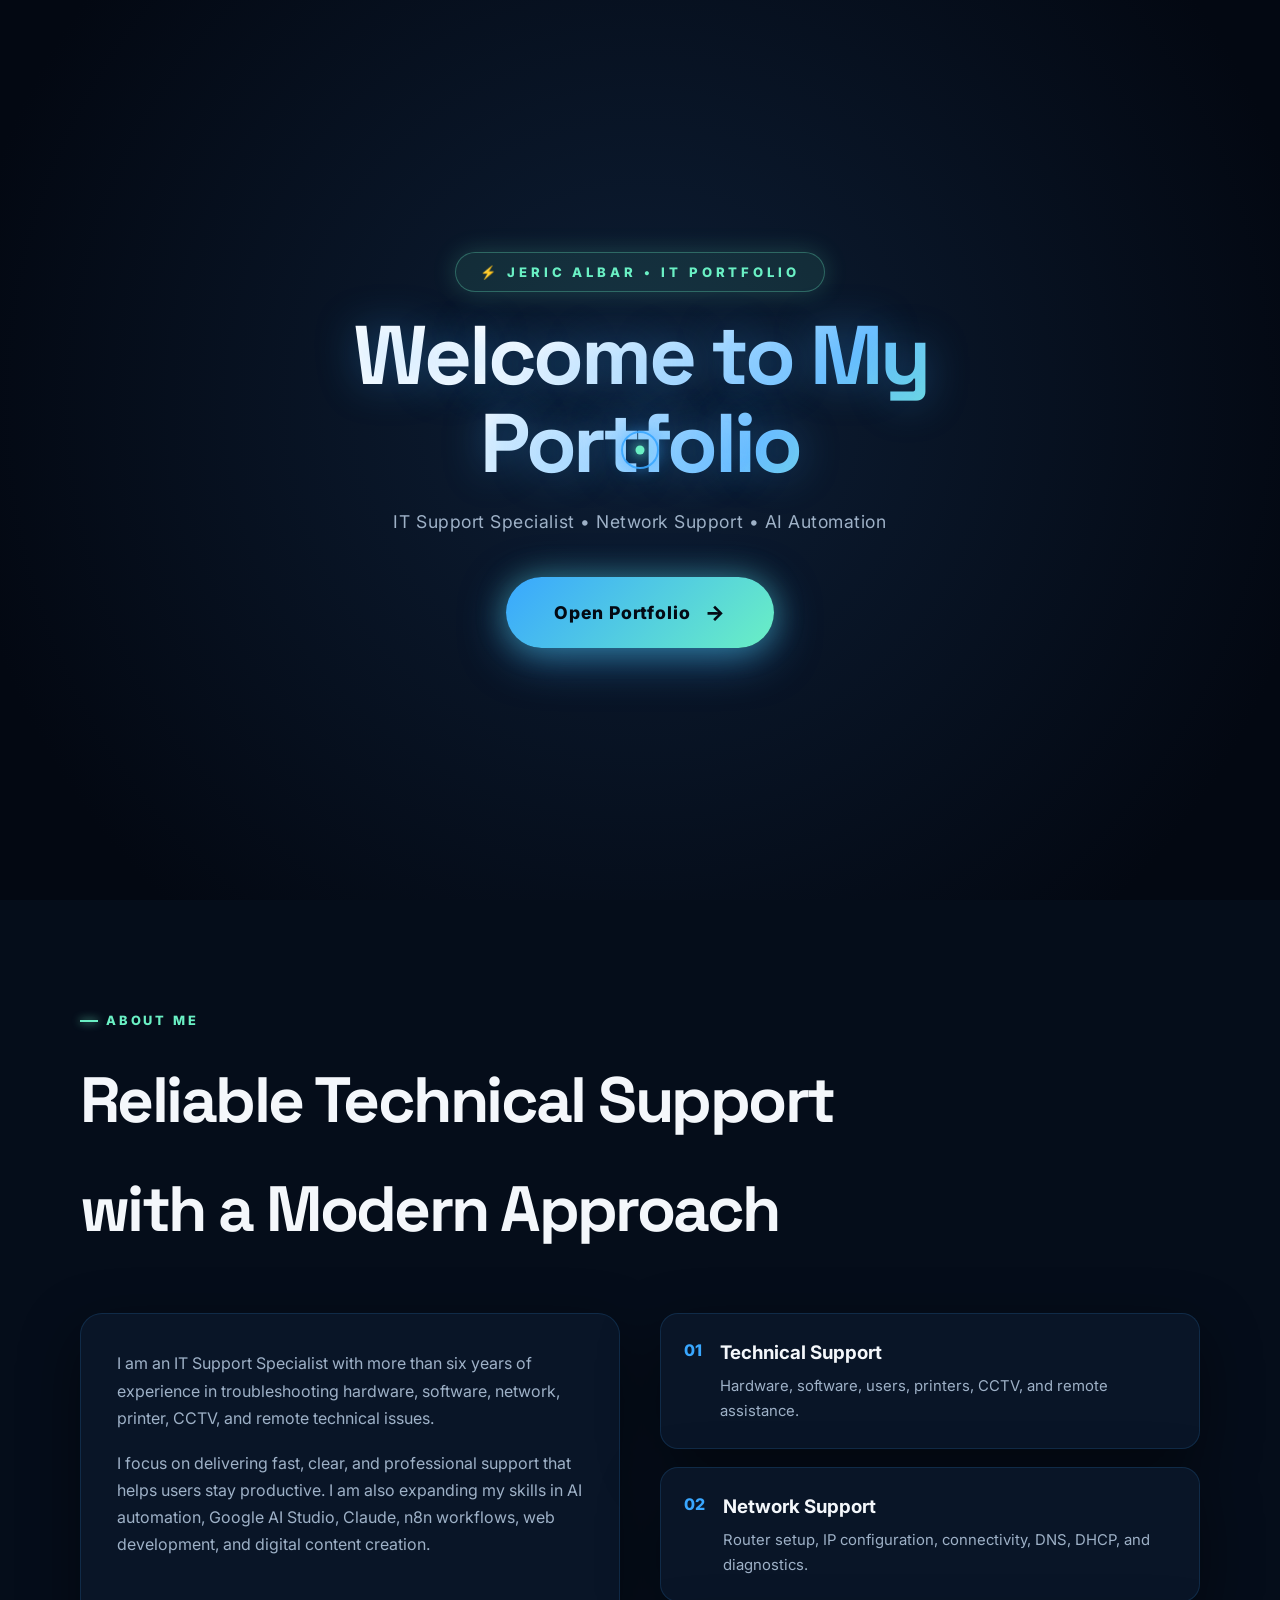
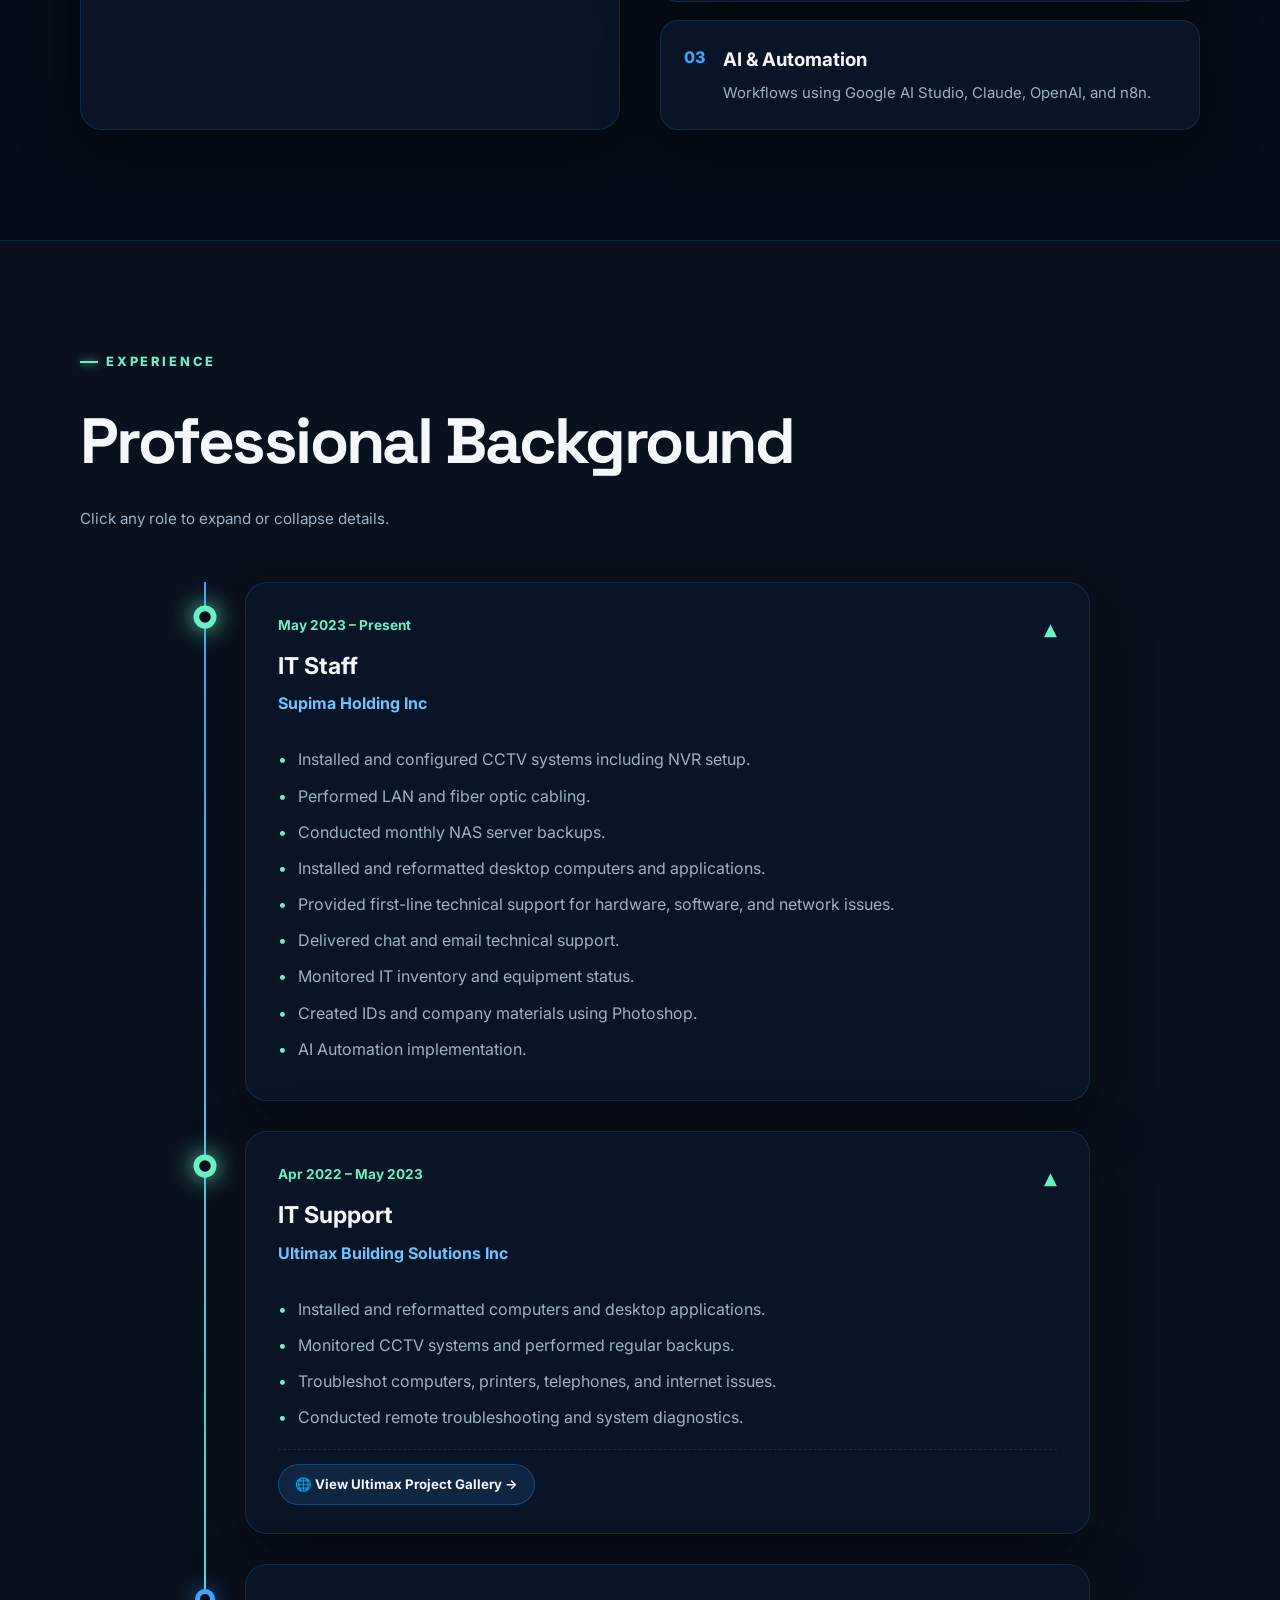
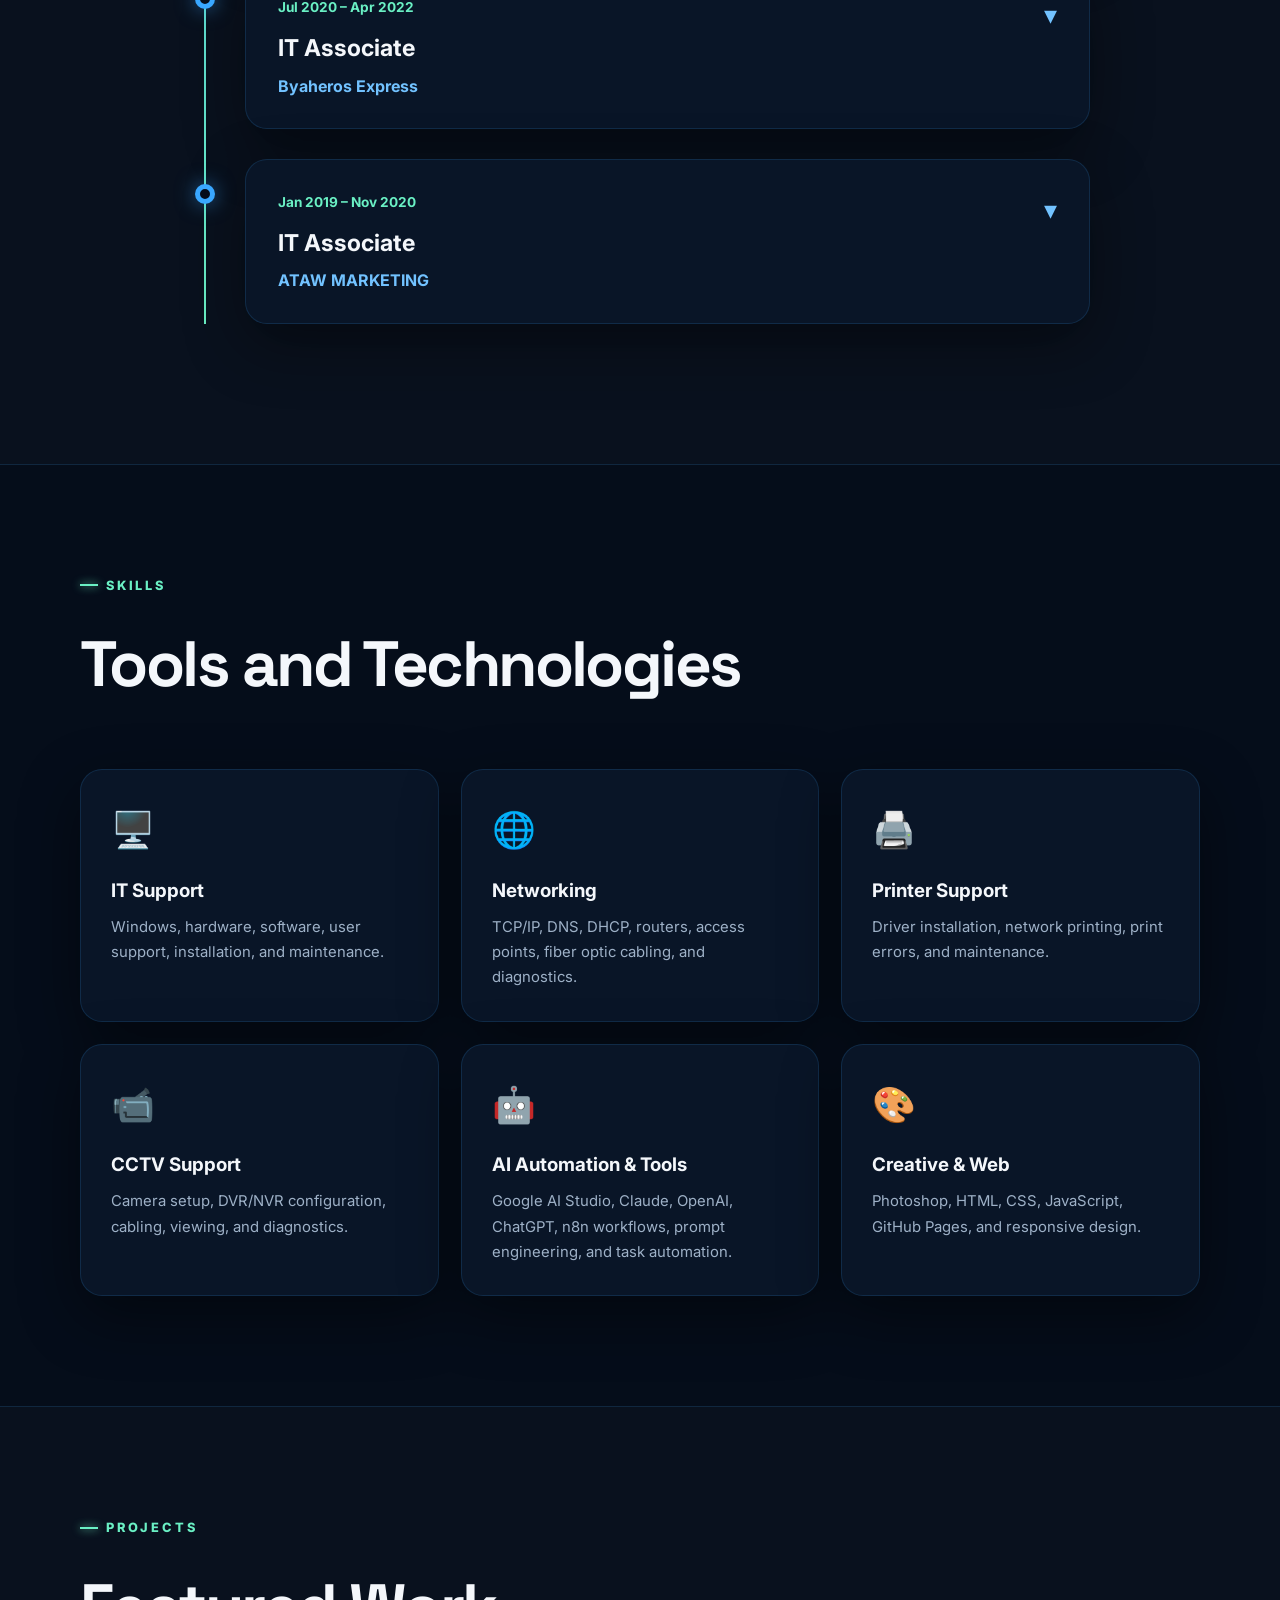
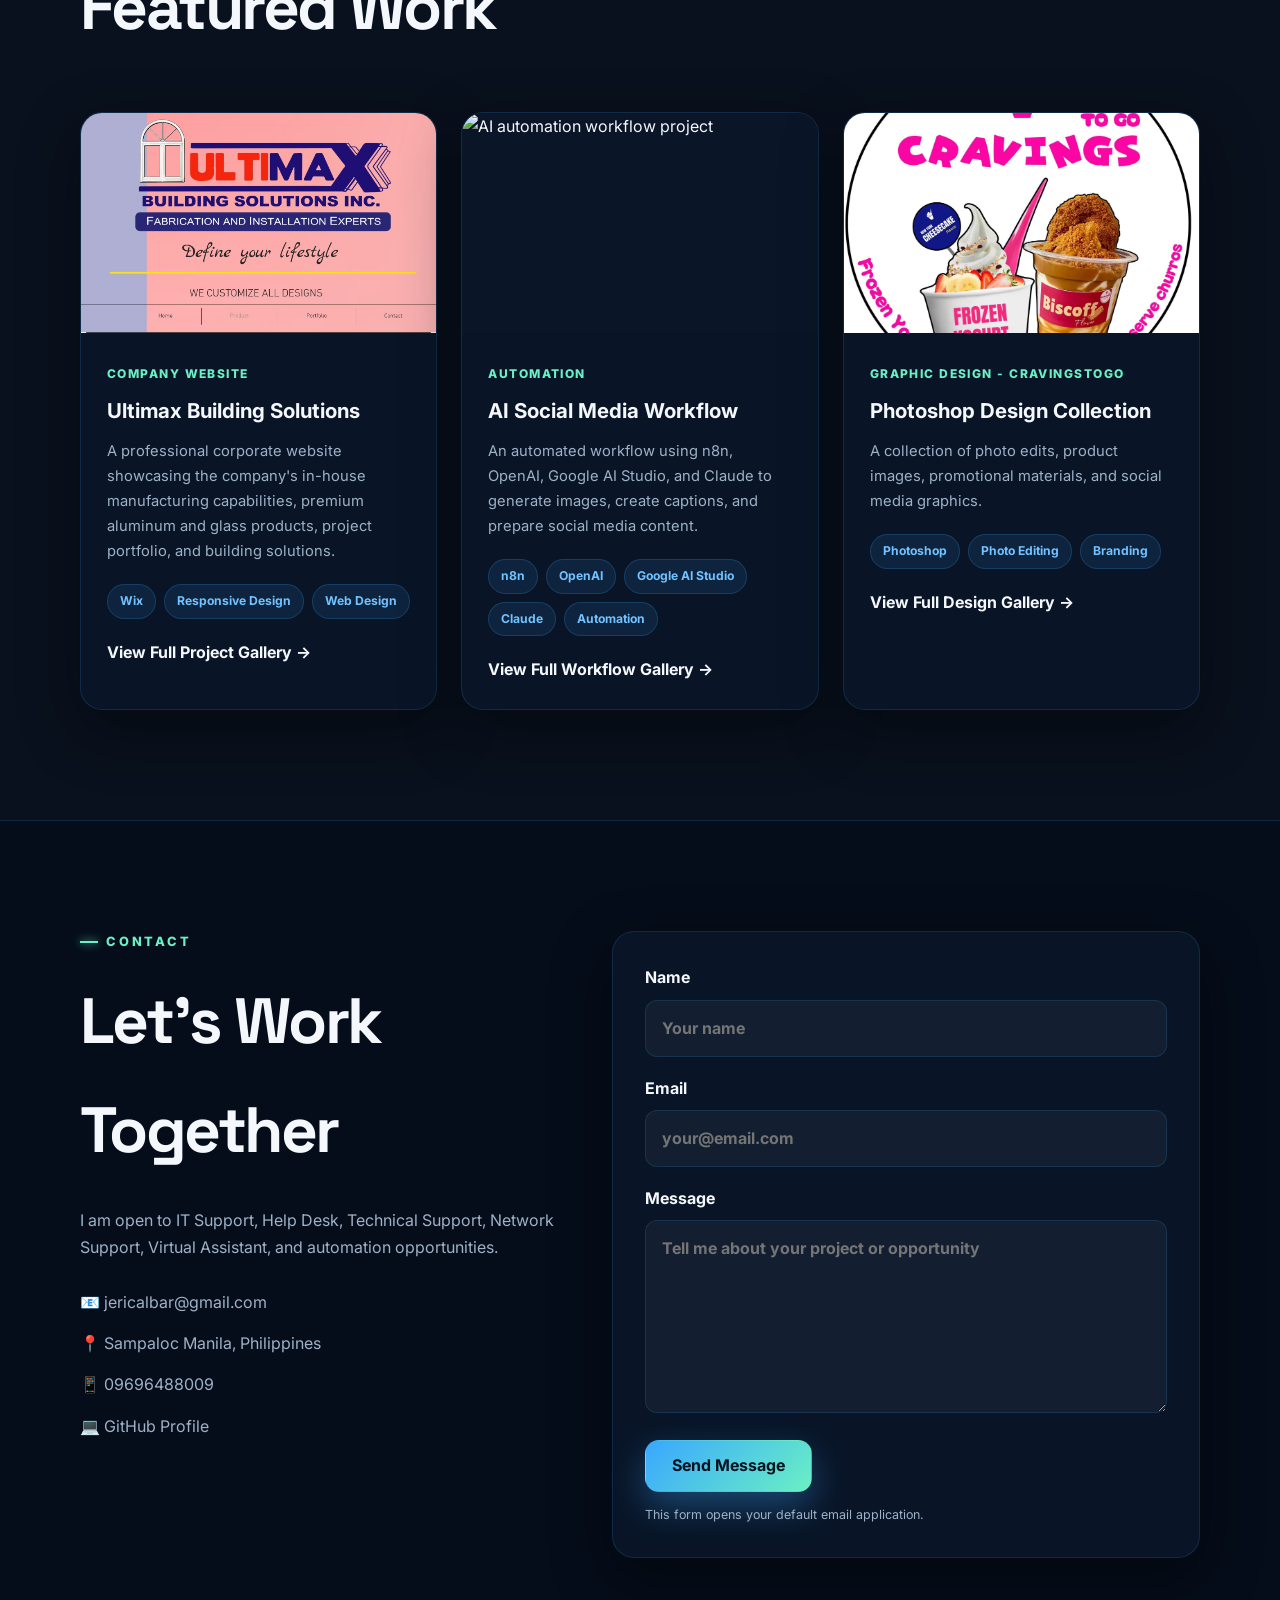
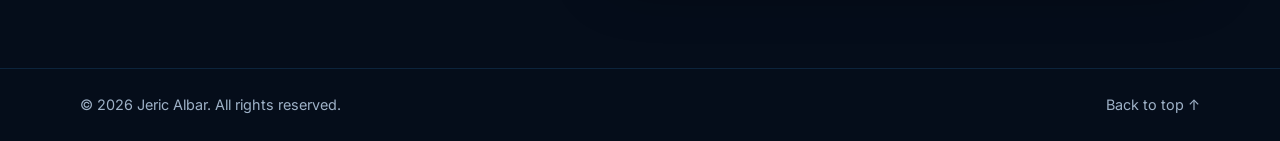
==== commit edf14531: "Update index.html" ====
--- a/index.html
+++ b/index.html
@@ -8,20 +8,20 @@
 
   <link rel="preconnect" href="https://fonts.googleapis.com">
   <link rel="preconnect" href="https://fonts.gstatic.com" crossorigin>
-  <link href="https://fonts.googleapis.com/css2?family=Inter:wght@400;500;600;700;800&family=Space+Grotesk:wght@600;700&display=swap" rel="stylesheet">
+  <link href="https://fonts.googleapis.com/css2?family=Inter:wght@400;500;600;700;800&family=Space+Grotesk:wght@600;700;800&display=swap" rel="stylesheet">
 
   <style>
     :root {
-      --bg: #07111f;
-      --bg-soft: #0d1a2d;
-      --card: rgba(15, 31, 52, 0.82);
+      --bg: #050d1a;
+      --bg-soft: #0a1628;
+      --card: rgba(11, 24, 43, 0.85);
       --text: #f4f7fb;
-      --muted: #a9b7ca;
+      --muted: #9eb1c7;
       --primary: #39a7ff;
       --primary-light: #72c2ff;
       --accent: #6af0c4;
-      --border: rgba(255, 255, 255, 0.09);
-      --shadow: 0 20px 60px rgba(0, 0, 0, 0.28);
+      --border: rgba(57, 167, 255, 0.15);
+      --shadow: 0 20px 60px rgba(0, 0, 0, 0.45);
       --radius: 22px;
       --container: 1120px;
     }
@@ -32,19 +32,22 @@
       box-sizing: border-box;
     }
 
+    /* ITAGO ANG DEFAULT POINTER SA LAHAT (KASAMA INTRO) */
+    html, body, .intro-overlay, .intro-overlay * {
+      cursor: none !important;
+    }
+
     html {
       scroll-behavior: smooth;
     }
 
     body {
       font-family: "Inter", sans-serif;
-      background:
-        radial-gradient(circle at top left, rgba(57, 167, 255, 0.14), transparent 30%),
-        radial-gradient(circle at 85% 25%, rgba(106, 240, 196, 0.08), transparent 25%),
-        var(--bg);
+      background-color: var(--bg);
       color: var(--text);
       line-height: 1.7;
       overflow-x: hidden;
+      position: relative;
     }
 
     body.intro-active {
@@ -53,6 +56,19 @@
 
     body.menu-open {
       overflow: hidden;
+    }
+
+    /* CYBER MATRIX GRID SA BACKGROUND */
+    body::before {
+      content: "";
+      position: fixed;
+      inset: 0;
+      background-image: 
+        linear-gradient(to right, rgba(57, 167, 255, 0.04) 1px, transparent 1px),
+        linear-gradient(to bottom, rgba(57, 167, 255, 0.04) 1px, transparent 1px);
+      background-size: 60px 60px;
+      pointer-events: none;
+      z-index: -2;
     }
 
     img {
@@ -83,151 +99,255 @@
     }
 
     .alt-section {
-      background: rgba(255, 255, 255, 0.025);
+      background: rgba(255, 255, 255, 0.02);
       border-top: 1px solid var(--border);
       border-bottom: 1px solid var(--border);
     }
 
     /* =========================================================
-       WELCOME INTRO OVERLAY & "MAAGNAS" DISSOLVE ANIMATION
+       CUSTOM NEON CURSOR (LITAW AGAD-AGAD SA INTRO & SITE)
+       ========================================================= */
+    .custom-cursor-dot,
+    .custom-cursor-ring {
+      position: fixed;
+      pointer-events: none;
+      border-radius: 50%;
+      transform: translate(-50%, -50%);
+      z-index: 9999999999 !important;
+      display: block !important;
+      opacity: 1 !important;
+    }
+
+    .custom-cursor-dot {
+      width: 9px;
+      height: 9px;
+      background: var(--accent);
+      box-shadow: 0 0 12px var(--accent), 0 0 24px var(--primary);
+    }
+
+    .custom-cursor-ring {
+      width: 38px;
+      height: 38px;
+      border: 2px solid rgba(57, 167, 255, 0.9);
+      box-shadow: 0 0 16px rgba(57, 167, 255, 0.4);
+      transition: width 0.18s cubic-bezier(0.2, 0, 0, 1),
+                  height 0.18s cubic-bezier(0.2, 0, 0, 1),
+                  border-color 0.2s ease,
+                  background 0.2s ease,
+                  box-shadow 0.2s ease;
+    }
+
+    .custom-cursor-ring.cursor-hover {
+      width: 62px;
+      height: 62px;
+      border-color: var(--accent);
+      background: rgba(106, 240, 196, 0.15);
+      box-shadow: 0 0 25px rgba(106, 240, 196, 0.5);
+    }
+
+    /* =========================================================
+       MAANGAS NA INTRO OVERLAY & "MAAGNAS" SHATTER ANIMATION
        ========================================================= */
     .intro-overlay {
       position: fixed;
       inset: 0;
-      background: radial-gradient(circle at 50% 40%, #0d213a 0%, #040913 85%);
-      z-index: 999999999;
+      background: radial-gradient(circle at 50% 45%, #0d1e35 0%, #030812 85%);
+      z-index: 2147483600;
       display: flex;
       align-items: center;
       justify-content: center;
       text-align: center;
       padding: 24px;
-      transition: opacity 0.85s cubic-bezier(0.7, 0, 0.3, 1),
-                  filter 0.85s ease,
-                  transform 0.85s cubic-bezier(0.7, 0, 0.3, 1);
+      overflow: hidden;
+      transition: opacity 0.9s cubic-bezier(0.7, 0, 0.2, 1),
+                  filter 0.9s ease,
+                  transform 0.9s cubic-bezier(0.7, 0, 0.2, 1);
+    }
+
+    .intro-shockwave {
+      position: absolute;
+      width: 10px;
+      height: 10px;
+      border-radius: 50%;
+      border: 3px solid var(--accent);
+      opacity: 0;
+      pointer-events: none;
+      transform: translate(-50%, -50%);
+      z-index: 1;
     }
 
     .intro-box {
-      max-width: 620px;
+      max-width: 650px;
       position: relative;
       z-index: 2;
+      animation: introFloat 4s ease-in-out infinite alternate;
+    }
+
+    @keyframes introFloat {
+      0% { transform: translateY(0px); }
+      100% { transform: translateY(-8px); }
     }
 
     .intro-eyebrow {
       color: var(--accent);
       text-transform: uppercase;
-      letter-spacing: 0.25em;
-      font-size: 0.85rem;
+      letter-spacing: 0.3em;
+      font-size: 0.82rem;
       font-weight: 800;
-      margin-bottom: 15px;
+      margin-bottom: 20px;
       display: inline-block;
       background: rgba(106, 240, 196, 0.1);
-      padding: 6px 18px;
-      border-radius: 30px;
-      border: 1px solid rgba(106, 240, 196, 0.25);
+      padding: 8px 24px;
+      border-radius: 50px;
+      border: 1px solid rgba(106, 240, 196, 0.3);
+      box-shadow: 0 0 25px rgba(106, 240, 196, 0.2);
     }
 
     .intro-title {
       font-family: "Space Grotesk", sans-serif;
-      font-size: clamp(2.8rem, 7vw, 4.8rem);
+      font-size: clamp(3rem, 7.5vw, 5.2rem);
+      font-weight: 800;
       line-height: 1.05;
       letter-spacing: -0.04em;
-      margin-bottom: 18px;
-      background: linear-gradient(135deg, #ffffff 40%, var(--primary-light) 80%, var(--accent) 100%);
+      margin-bottom: 20px;
+      background: linear-gradient(135deg, #ffffff 30%, #72c2ff 70%, #6af0c4 100%);
       -webkit-background-clip: text;
       -webkit-text-fill-color: transparent;
+      text-shadow: 0 0 40px rgba(57, 167, 255, 0.35);
     }
 
     .intro-sub {
       color: var(--muted);
-      font-size: 1.05rem;
-      margin-bottom: 35px;
+      font-size: 1.1rem;
+      margin-bottom: 40px;
+      letter-spacing: 0.03em;
     }
 
     .intro-btn {
+      position: relative;
       display: inline-flex;
       align-items: center;
-      gap: 12px;
-      padding: 16px 42px;
+      gap: 14px;
+      padding: 18px 48px;
       border-radius: 50px;
-      background: linear-gradient(135deg, var(--primary), var(--accent));
-      color: #04111e;
+      background: linear-gradient(135deg, #39a7ff, #6af0c4);
+      color: #030a14;
       font-weight: 800;
-      font-size: 1.05rem;
-      letter-spacing: 0.04em;
+      font-size: 1.1rem;
+      letter-spacing: 0.05em;
       border: none;
-      cursor: pointer;
-      box-shadow: 0 10px 40px rgba(57, 167, 255, 0.45);
+      box-shadow: 0 10px 45px rgba(57, 167, 255, 0.5), 0 0 30px rgba(106, 240, 196, 0.35);
       transition: transform 0.25s ease, box-shadow 0.25s ease;
+      overflow: hidden;
+    }
+
+    .intro-btn::before {
+      content: "";
+      position: absolute;
+      top: 0;
+      left: -100%;
+      width: 100%;
+      height: 100%;
+      background: linear-gradient(90deg, transparent, rgba(255, 255, 255, 0.4), transparent);
+      animation: btnShine 2.5s infinite;
+    }
+
+    @keyframes btnShine {
+      0% { left: -100%; }
+      50%, 100% { left: 120%; }
     }
 
     .intro-btn:hover {
-      transform: translateY(-3px) scale(1.03);
-      box-shadow: 0 16px 50px rgba(106, 240, 196, 0.55);
+      transform: translateY(-4px) scale(1.05);
+      box-shadow: 0 18px 60px rgba(106, 240, 196, 0.7);
     }
 
     .intro-btn-icon {
-      font-size: 1.25rem;
+      font-size: 1.3rem;
       transition: transform 0.25s ease;
     }
 
     .intro-btn:hover .intro-btn-icon {
-      transform: translateX(5px);
-    }
-
-    /* ANIMATION NA MAAGNAS / DISSOLVE EFFECT KAPAG CLINICK */
-    .intro-overlay.disintegrate {
-      opacity: 0;
-      filter: blur(35px) contrast(250%) brightness(1.2);
-      transform: scale(1.2);
-      pointer-events: none;
-    }
-
-    .intro-box.melt {
-      animation: disintegrateEffect 0.85s forwards cubic-bezier(0.4, 0, 0.2, 1);
-    }
-
-    @keyframes disintegrateEffect {
+      transform: translateX(6px);
+    }
+
+    /* MATINDING GLITCH + VAPORIZE / MAAGNAS ANIMATION */
+    .intro-box.glitch-out {
+      animation: cyberShatter 0.9s cubic-bezier(0.3, 0, 0.2, 1) forwards;
+    }
+
+    @keyframes cyberShatter {
       0% {
         transform: scale(1);
-        filter: blur(0px) contrast(100%);
-        letter-spacing: normal;
-        opacity: 1;
+        filter: blur(0px);
       }
-      35% {
-        filter: blur(6px) contrast(250%);
+      20% {
+        transform: scale(1.04) translate(-8px, 4px);
+        filter: blur(2px) drop-shadow(4px 0 #ff0055) drop-shadow(-4px 0 #00ffff);
+        letter-spacing: 2px;
+      }
+      40% {
+        transform: scale(0.98) translate(8px, -4px);
+        filter: blur(6px) drop-shadow(-6px 0 #ff0055) drop-shadow(6px 0 #00ffff) contrast(200%);
         letter-spacing: 6px;
-        transform: scale(1.08) translateY(-15px);
-        opacity: 0.8;
       }
-      75% {
-        filter: blur(18px) contrast(400%);
+      65% {
+        transform: scale(1.2) translateY(-25px);
+        filter: blur(16px) contrast(350%) brightness(1.8);
         letter-spacing: 18px;
-        transform: scale(1.25) translateY(-35px);
-        opacity: 0.3;
+        opacity: 0.5;
       }
       100% {
-        filter: blur(30px) contrast(500%);
-        letter-spacing: 30px;
-        transform: scale(1.4) translateY(-60px);
+        transform: scale(1.5) translateY(-60px);
+        filter: blur(35px) contrast(500%) brightness(2.5);
+        letter-spacing: 35px;
         opacity: 0;
       }
     }
 
-    /* HEADER */
+    .intro-overlay.warp-out {
+      opacity: 0;
+      filter: blur(40px) contrast(250%) brightness(1.5);
+      transform: scale(1.25);
+      pointer-events: none;
+    }
+
+    .intro-shockwave.boom {
+      animation: shockwaveExpand 0.85s cubic-bezier(0.1, 0.8, 0.3, 1) forwards;
+    }
+
+    @keyframes shockwaveExpand {
+      0% {
+        width: 10px;
+        height: 10px;
+        opacity: 1;
+        box-shadow: 0 0 30px var(--accent), inset 0 0 30px var(--primary);
+      }
+      100% {
+        width: 180vw;
+        height: 180vw;
+        opacity: 0;
+        box-shadow: 0 0 100px var(--accent);
+      }
+    }
+
+    /* =========================================================
+       HEADER NAVIGATION
+       ========================================================= */
     .header {
       position: fixed;
       top: 0;
       width: 100%;
       z-index: 1000;
-      background: rgba(7, 17, 31, 0.72);
-      backdrop-filter: blur(16px);
+      background: rgba(5, 13, 26, 0.78);
+      backdrop-filter: blur(18px);
       border-bottom: 1px solid transparent;
       transition: 0.3s ease;
     }
 
     .header.scrolled {
       border-color: var(--border);
-      box-shadow: 0 12px 35px rgba(0, 0, 0, 0.18);
+      box-shadow: 0 12px 35px rgba(0, 0, 0, 0.3);
     }
 
     .navbar {
@@ -239,17 +359,19 @@
 
     .logo {
       font-family: "Space Grotesk", sans-serif;
-      font-size: 1.8rem;
-      font-weight: 700;
+      font-size: 1.85rem;
+      font-weight: 800;
+      letter-spacing: -0.02em;
     }
 
     .logo span {
-      color: var(--primary);
+      color: var(--accent);
+      text-shadow: 0 0 15px var(--accent);
     }
 
     .nav-links {
       display: flex;
-      gap: 30px;
+      gap: 32px;
     }
 
     .nav-link {
@@ -271,8 +393,9 @@
       bottom: -7px;
       width: 0;
       height: 2px;
-      background: var(--primary);
+      background: linear-gradient(90deg, var(--primary), var(--accent));
       transition: 0.25s ease;
+      box-shadow: 0 0 8px var(--accent);
     }
 
     .nav-link:hover::after, .nav-link.active::after {
@@ -295,12 +418,34 @@
       transition: 0.25s ease;
     }
 
-    /* HERO */
+    /* =========================================================
+       HERO / HOME SECTION (MAANGAS TECH DESIGN)
+       ========================================================= */
     .hero {
       min-height: 100vh;
       display: flex;
       align-items: center;
       padding-top: 130px;
+      position: relative;
+    }
+
+    .hero::after {
+      content: "";
+      position: absolute;
+      top: 0;
+      left: 0;
+      width: 100%;
+      height: 1px;
+      background: linear-gradient(90deg, transparent, var(--accent), transparent);
+      animation: laserSweep 5s linear infinite;
+      pointer-events: none;
+      opacity: 0.4;
+    }
+
+    @keyframes laserSweep {
+      0% { top: 0%; opacity: 0; }
+      50% { opacity: 0.7; }
+      100% { top: 100%; opacity: 0; }
     }
 
     .hero-grid {
@@ -313,24 +458,32 @@
     .eyebrow {
       color: var(--accent);
       text-transform: uppercase;
-      letter-spacing: 0.18em;
-      font-size: 0.78rem;
+      letter-spacing: 0.22em;
+      font-size: 0.8rem;
       font-weight: 800;
       margin-bottom: 14px;
-    }
-
-    .hero h1, .section-heading h2, .contact-info h2 {
+      display: flex;
+      align-items: center;
+      gap: 8px;
+    }
+
+    .eyebrow::before {
+      content: "";
+      width: 18px;
+      height: 2px;
+      background: var(--accent);
+      box-shadow: 0 0 8px var(--accent);
+    }
+
+    .hero h1 {
       font-family: "Space Grotesk", sans-serif;
-      line-height: 1.1;
-    }
-
-    .hero h1 {
-      font-size: clamp(3.4rem, 7vw, 6.5rem);
+      font-size: clamp(3.4rem, 7vw, 6.2rem);
       letter-spacing: -0.05em;
+      line-height: 1.05;
+      margin-bottom: 8px;
     }
 
     .hero h2 {
-      margin-top: 8px;
       color: var(--muted);
       font-size: clamp(1.35rem, 3vw, 2.2rem);
       font-weight: 600;
@@ -338,6 +491,7 @@
 
     .hero h2 span:first-child {
       color: var(--primary-light);
+      text-shadow: 0 0 20px rgba(57, 167, 255, 0.4);
     }
 
     .typing-cursor {
@@ -353,13 +507,13 @@
       max-width: 650px;
       color: var(--muted);
       font-size: 1.08rem;
-      margin: 28px 0 34px;
+      margin: 28px 0 36px;
     }
 
     .hero-actions {
       display: flex;
       flex-wrap: wrap;
-      gap: 15px;
+      gap: 16px;
     }
 
     .btn {
@@ -367,7 +521,7 @@
       align-items: center;
       justify-content: center;
       min-height: 52px;
-      padding: 0 24px;
+      padding: 0 26px;
       border-radius: 14px;
       font-weight: 700;
       border: 1px solid transparent;
@@ -382,7 +536,11 @@
     .btn-primary {
       color: #04111e;
       background: linear-gradient(135deg, var(--primary), var(--accent));
-      box-shadow: 0 14px 35px rgba(57, 167, 255, 0.24);
+      box-shadow: 0 14px 35px rgba(57, 167, 255, 0.35);
+    }
+
+    .btn-primary:hover {
+      box-shadow: 0 18px 45px rgba(106, 240, 196, 0.5);
     }
 
     .btn-secondary {
@@ -391,11 +549,16 @@
       color: var(--text);
     }
 
+    .btn-secondary:hover {
+      border-color: var(--primary);
+      background: rgba(57, 167, 255, 0.08);
+    }
+
     .quick-stats {
-      margin-top: 42px;
+      margin-top: 45px;
       display: flex;
       flex-wrap: wrap;
-      gap: 28px;
+      gap: 30px;
     }
 
     .quick-stats div {
@@ -404,8 +567,9 @@
     }
 
     .quick-stats strong {
-      font-size: 1.4rem;
-      color: var(--primary-light);
+      font-size: 1.5rem;
+      color: var(--accent);
+      font-family: "Space Grotesk", sans-serif;
     }
 
     .quick-stats span {
@@ -413,40 +577,51 @@
       font-size: 0.82rem;
     }
 
+    /* =========================================================
+       HOLOGRAPHIC 3D PROFILE CARD
+       ========================================================= */
     .hero-visual {
       display: flex;
       justify-content: center;
-    }
-
-    /* PROFILE CARD */
+      perspective: 1000px;
+    }
+
     .profile-card {
       position: relative;
       width: min(100%, 390px);
-      padding: 22px;
-      border-radius: 32px;
-      background:
-        linear-gradient(var(--card), var(--card)) padding-box,
-        linear-gradient(145deg, var(--primary), transparent 45%, var(--accent)) border-box;
-      border: 1px solid transparent;
-      box-shadow: var(--shadow);
-      transform: rotate(2deg);
+      padding: 20px;
+      border-radius: 34px;
+      background: #09172c;
+      box-shadow: var(--shadow), 0 0 50px rgba(57, 167, 255, 0.2);
+      transition: transform 0.2s cubic-bezier(0.1, 0.8, 0.3, 1);
+      transform-style: preserve-3d;
     }
 
     .profile-card::before {
       content: "";
       position: absolute;
-      inset: 18% -12% -10% 18%;
-      background: rgba(57, 167, 255, 0.14);
-      filter: blur(60px);
+      inset: -3px;
+      border-radius: 36px;
+      background: linear-gradient(60deg, #39a7ff, #6af0c4, #0051ff, #6af0c4);
+      background-size: 300% 300%;
       z-index: -1;
+      animation: electricBorder 5s ease infinite alternate;
+      box-shadow: 0 0 25px rgba(57, 167, 255, 0.4);
+    }
+
+    @keyframes electricBorder {
+      0% { background-position: 0% 50%; filter: blur(4px); }
+      50% { background-position: 100% 50%; filter: blur(7px); }
+      100% { background-position: 0% 50%; filter: blur(4px); }
     }
 
     .profile-ring {
       overflow: hidden;
-      border-radius: 24px;
+      border-radius: 26px;
       width: 100%;
       aspect-ratio: 1 / 1;
       background: var(--bg-soft);
+      border: 1px solid rgba(255, 255, 255, 0.1);
     }
 
     .profile-ring img {
@@ -455,6 +630,11 @@
       object-fit: cover !important;
       object-position: top center !important;
       display: block;
+      transition: transform 0.4s ease;
+    }
+
+    .profile-card:hover .profile-ring img {
+      transform: scale(1.05);
     }
 
     .status-badge {
@@ -462,26 +642,44 @@
       display: flex;
       align-items: center;
       justify-content: center;
-      gap: 9px;
+      gap: 10px;
       color: var(--muted);
       font-size: 0.9rem;
+      font-weight: 600;
     }
 
     .status-dot {
+      position: relative;
       width: 10px;
       height: 10px;
       background: var(--accent);
       border-radius: 50%;
-      box-shadow: 0 0 16px var(--accent);
-    }
-
-    /* SECTIONS */
+    }
+
+    .status-dot::after {
+      content: "";
+      position: absolute;
+      inset: -4px;
+      border-radius: 50%;
+      border: 2px solid var(--accent);
+      animation: radarPulse 1.8s ease-out infinite;
+    }
+
+    @keyframes radarPulse {
+      0% { transform: scale(0.6); opacity: 1; }
+      100% { transform: scale(2.4); opacity: 0; }
+    }
+
+    /* =========================================================
+       SECTIONS: ABOUT, TIMELINE, SKILLS, PROJECTS, CONTACT
+       ========================================================= */
     .section-heading {
       max-width: 760px;
       margin-bottom: 50px;
     }
 
     .section-heading h2, .contact-info h2 {
+      font-family: "Space Grotesk", sans-serif;
       font-size: clamp(2.2rem, 5vw, 4rem);
       letter-spacing: -0.04em;
     }
@@ -578,6 +776,7 @@
     .timeline-item.active .timeline-dot {
       border-color: var(--accent);
       transform: scale(1.15);
+      box-shadow: 0 0 20px var(--accent);
     }
 
     .timeline-content {
@@ -704,11 +903,12 @@
 
     .skill-card:hover, .project-card:hover {
       transform: translateY(-7px);
-      border-color: rgba(57, 167, 255, 0.35);
+      border-color: rgba(57, 167, 255, 0.45);
+      box-shadow: 0 15px 45px rgba(0, 0, 0, 0.5), 0 0 25px rgba(57, 167, 255, 0.15);
     }
 
     .skill-icon {
-      font-size: 2rem;
+      font-size: 2.2rem;
     }
 
     .skill-card h3 {
@@ -756,7 +956,7 @@
     }
 
     .project-card:hover .project-image img {
-      transform: scale(1.06);
+      transform: scale(1.08);
     }
 
     .project-content {
@@ -793,8 +993,8 @@
     .project-tech span {
       background: rgba(57, 167, 255, 0.1);
       color: var(--primary-light);
-      border: 1px solid rgba(57, 167, 255, 0.18);
-      padding: 6px 10px;
+      border: 1px solid rgba(57, 167, 255, 0.2);
+      padding: 6px 12px;
       border-radius: 999px;
       font-size: 0.76rem;
       font-weight: 700;
@@ -803,6 +1003,15 @@
     .project-link {
       color: var(--text);
       font-weight: 700;
+      display: inline-flex;
+      align-items: center;
+      gap: 5px;
+      transition: transform 0.2s ease;
+    }
+
+    .project-card:hover .project-link {
+      color: var(--accent);
+      transform: translateX(5px);
     }
 
     /* CONTACT */
@@ -871,73 +1080,6 @@
       font-size: 0.9rem;
     }
 
-    /* CURSOR & GLOW */
-    .cursor-glow {
-      position: fixed;
-      width: 280px;
-      height: 280px;
-      border-radius: 50%;
-      background: rgba(57, 167, 255, 0.06);
-      filter: blur(45px);
-      pointer-events: none;
-      transform: translate(-50%, -50%);
-      z-index: -1;
-    }
-
-    body.custom-cursor-active,
-    body.custom-cursor-active a,
-    body.custom-cursor-active button,
-    body.custom-cursor-active input,
-    body.custom-cursor-active textarea {
-      cursor: none !important;
-    }
-
-    .custom-cursor-dot {
-      position: fixed;
-      top: -100px;
-      left: -100px;
-      width: 8px;
-      height: 8px;
-      background: var(--accent);
-      border-radius: 50%;
-      pointer-events: none;
-      z-index: 9999999;
-      transform: translate(-50%, -50%);
-      box-shadow: 0 0 10px var(--accent), 0 0 18px var(--primary);
-      opacity: 0;
-    }
-
-    .custom-cursor-ring {
-      position: fixed;
-      top: -100px;
-      left: -100px;
-      width: 36px;
-      height: 36px;
-      border: 2px solid rgba(57, 167, 255, 0.8);
-      border-radius: 50%;
-      pointer-events: none;
-      z-index: 9999998;
-      transform: translate(-50%, -50%);
-      opacity: 0;
-      transition: width 0.2s cubic-bezier(0.2, 0, 1),
-                  height 0.2s cubic-bezier(0.2, 0, 1),
-                  border-color 0.2s ease,
-                  background 0.2s ease;
-    }
-
-    body.custom-cursor-active .custom-cursor-dot,
-    body.custom-cursor-active .custom-cursor-ring {
-      opacity: 1;
-    }
-
-    .custom-cursor-ring.cursor-hover {
-      width: 56px;
-      height: 56px;
-      border-color: var(--accent);
-      background: rgba(106, 240, 196, 0.12);
-      backdrop-filter: blur(2px);
-    }
-
     /* RESPONSIVE */
     @media (max-width: 950px) {
       .hero-grid, .about-grid, .contact-grid { grid-template-columns: 1fr; }
@@ -950,7 +1092,7 @@
       .section { padding: 85px 0; }
       .menu-toggle { display: block; z-index: 1002; }
       .nav-links {
-        position: fixed; inset: 0; background: rgba(7, 17, 31, 0.98);
+        position: fixed; inset: 0; background: rgba(5, 13, 26, 0.98);
         display: flex; flex-direction: column; align-items: center; justify-content: center;
         gap: 28px; transform: translateX(100%); transition: 0.3s ease;
       }
@@ -976,24 +1118,26 @@
 <body class="intro-active">
 
   <!-- =========================================================
-       WELCOME INTRO OVERLAY WITH DISSOLVE EFFECT
+       CUSTOM NEON CURSOR (LITAW NA LITAW KAHIT SA INTRO!)
+       ========================================================= -->
+  <div class="custom-cursor-dot" id="cursorDot"></div>
+  <div class="custom-cursor-ring" id="cursorRing"></div>
+
+  <!-- =========================================================
+       MAANGAS NA INTRO OVERLAY WITH GLITCH DISINTEGRATE
        ========================================================= -->
   <div class="intro-overlay" id="introOverlay">
+    <div class="intro-shockwave" id="shockwave"></div>
     <div class="intro-box" id="introBox">
-      <span class="intro-eyebrow">⚡ Jeric Albar • IT Specialist</span>
+      <span class="intro-eyebrow">⚡ JERIC ALBAR • IT PORTFOLIO</span>
       <h1 class="intro-title">Welcome to My Portfolio</h1>
-      <p class="intro-sub">IT Support • Network Diagnostics • CCTV • AI Automation</p>
+      <p class="intro-sub">IT Support Specialist • Network Support • AI Automation</p>
       <button class="intro-btn" id="openPortfolioBtn" type="button">
         <span>Open Portfolio</span>
         <span class="intro-btn-icon">→</span>
       </button>
     </div>
   </div>
-
-  <!-- Custom Glow & Cursor Elements -->
-  <div class="cursor-glow" id="cursorGlow"></div>
-  <div class="custom-cursor-dot" id="cursorDot"></div>
-  <div class="custom-cursor-ring" id="cursorRing"></div>
 
   <!-- NAVIGATION -->
   <header class="header">
@@ -1018,7 +1162,7 @@
   </header>
 
   <main>
-    <!-- 1. HERO/HOME SECTION -->
+    <!-- 1. HERO/HOME SECTION (MAANGAS WITH 3D TILT) -->
     <section class="hero section" id="home">
       <div class="container hero-grid">
         <div class="hero-content">
@@ -1053,8 +1197,8 @@
           </div>
         </div>
 
-        <div class="hero-visual">
-          <div class="profile-card">
+        <div class="hero-visual" id="heroVisual">
+          <div class="profile-card" id="profileCard">
             <div class="profile-ring">
               <img src="images/profile.png" alt="Jeric Albar profile photo" />
             </div>
@@ -1429,29 +1573,96 @@
   })();
   </script>
 
-  <!-- BUILT-IN SCRIPT (WITH INTRO DISINTEGRATE EFFECT) -->
+  <!-- SCRIPT LOGIC -->
   <script>
+    // 1. INSTANT-ON NEON CURSOR (LITAW AGAD-AGAD SA INTRO PA LANG)
+    const cursorDot = document.getElementById("cursorDot");
+    const cursorRing = document.getElementById("cursorRing");
+
+    if (cursorDot && cursorRing) {
+      let mouseX = window.innerWidth / 2;
+      let mouseY = window.innerHeight / 2;
+      let ringX = mouseX;
+      let ringY = mouseY;
+
+      // Unang pwesto sa gitna
+      cursorDot.style.left = `${mouseX}px`;
+      cursorDot.style.top = `${mouseY}px`;
+      cursorRing.style.left = `${ringX}px`;
+      cursorRing.style.top = `${ringY}px`;
+
+      window.addEventListener("mousemove", (e) => {
+        mouseX = e.clientX;
+        mouseY = e.clientY;
+        cursorDot.style.left = `${mouseX}px`;
+        cursorDot.style.top = `${mouseY}px`;
+      });
+
+      function renderCursor() {
+        ringX += (mouseX - ringX) * 0.18;
+        ringY += (mouseY - ringY) * 0.18;
+        cursorRing.style.left = `${ringX}px`;
+        cursorRing.style.top = `${ringY}px`;
+        requestAnimationFrame(renderCursor);
+      }
+      requestAnimationFrame(renderCursor);
+
+      // Hover reaction sa lahat ng buttons & links kasama ang INTRO BUTTON
+      document.addEventListener("mouseover", (e) => {
+        const target = e.target.closest("a, button, input, textarea, .intro-btn, .clickable-experience, .project-card-link");
+        if (target) {
+          cursorRing.classList.add("cursor-hover");
+        } else {
+          cursorRing.classList.remove("cursor-hover");
+        }
+      });
+    }
+
     document.addEventListener("DOMContentLoaded", () => {
-      // 0. INTRO SCREEN "MAAGNAS" DISSOLVE LOGIC
+      // 2. MATINDING GLITCH + VAPORIZE / MAAGNAS INTRO SHUTTER
       const openBtn = document.getElementById("openPortfolioBtn");
       const introOverlay = document.getElementById("introOverlay");
       const introBox = document.getElementById("introBox");
+      const shockwave = document.getElementById("shockwave");
 
       if (openBtn && introOverlay) {
-        openBtn.addEventListener("click", () => {
-          // Trigger the disintegration
-          introBox.classList.add("melt");
-          introOverlay.classList.add("disintegrate");
-
-          // Restore normal page scroll after dissolve animation
+        openBtn.addEventListener("click", (e) => {
+          if (shockwave) {
+            shockwave.style.left = `${e.clientX}px`;
+            shockwave.style.top = `${e.clientY}px`;
+            shockwave.classList.add("boom");
+          }
+
+          introBox.classList.add("glitch-out");
+          introOverlay.classList.add("warp-out");
+
           setTimeout(() => {
             introOverlay.style.display = "none";
             document.body.classList.remove("intro-active");
-          }, 850);
+          }, 900);
         });
       }
 
-      // 1. TYPING TEXT
+      // 3. 3D TILT EFFECT SA PROFILE CARD
+      const heroVisual = document.getElementById("heroVisual");
+      const profileCard = document.getElementById("profileCard");
+
+      if (heroVisual && profileCard && window.innerWidth > 950) {
+        heroVisual.addEventListener("mousemove", (e) => {
+          const rect = heroVisual.getBoundingClientRect();
+          const x = e.clientX - rect.left - rect.width / 2;
+          const y = e.clientY - rect.top - rect.height / 2;
+          const rotateX = (-y / rect.height) * 22;
+          const rotateY = (x / rect.width) * 22;
+          profileCard.style.transform = `perspective(1000px) rotateX(${rotateX}deg) rotateY(${rotateY}deg) scale3d(1.03, 1.03, 1.03)`;
+        });
+
+        heroVisual.addEventListener("mouseleave", () => {
+          profileCard.style.transform = "perspective(1000px) rotateX(0deg) rotateY(0deg) scale3d(1, 1, 1)";
+        });
+      }
+
+      // 4. TYPING TEXT
       const typedTextEl = document.getElementById("typedText");
       const words = [
         "IT Support Specialist",
@@ -1483,7 +1694,7 @@
       }
       typeEffect();
 
-      // 2. MOBILE MENU
+      // 5. MOBILE MENU
       const menuToggle = document.getElementById("menuToggle");
       const navLinks = document.getElementById("navLinks");
       if (menuToggle && navLinks) {
@@ -1494,61 +1705,18 @@
         });
       }
 
-      // 3. TIMELINE ACCORDION
+      // 6. TIMELINE ACCORDION
       const timelineItems = document.querySelectorAll(".timeline-item");
       timelineItems.forEach((item) => {
         item.addEventListener("click", (e) => {
           if (e.target.tagName.toLowerCase() === "a") return;
-          const wasActive = item.classList.contains("active");
           item.classList.toggle("active");
         });
       });
 
-      // 4. YEAR
+      // 7. YEAR
       const yr = document.getElementById("currentYear");
       if (yr) yr.textContent = new Date().getFullYear();
-
-      // 5. CURSOR
-      const cursorDot = document.getElementById("cursorDot");
-      const cursorRing = document.getElementById("cursorRing");
-      const cursorGlow = document.getElementById("cursorGlow");
-
-      if (cursorDot && cursorRing && window.innerWidth > 768) {
-        let mouseX = -100, mouseY = -100, ringX = -100, ringY = -100;
-        let isInit = false;
-
-        window.addEventListener("mousemove", (e) => {
-          mouseX = e.clientX; mouseY = e.clientY;
-          if (!isInit) {
-            document.body.classList.add("custom-cursor-active");
-            ringX = mouseX; ringY = mouseY;
-            isInit = true;
-          }
-          cursorDot.style.left = `${mouseX}px`;
-          cursorDot.style.top = `${mouseY}px`;
-          if (cursorGlow) {
-            cursorGlow.style.left = `${mouseX}px`;
-            cursorGlow.style.top = `${mouseY}px`;
-          }
-        });
-
-        function render() {
-          if (isInit) {
-            ringX += (mouseX - ringX) * 0.16;
-            ringY += (mouseY - ringY) * 0.16;
-            cursorRing.style.left = `${ringX}px`;
-            cursorRing.style.top = `${ringY}px`;
-          }
-          requestAnimationFrame(render);
-        }
-        render();
-
-        const clickables = document.querySelectorAll("a, button, input, textarea, .clickable-experience, .project-card-link");
-        clickables.forEach(el => {
-          el.addEventListener("mouseenter", () => cursorRing.classList.add("cursor-hover"));
-          el.addEventListener("mouseleave", () => cursorRing.classList.remove("cursor-hover"));
-        });
-      }
     });
   </script>
 </body>
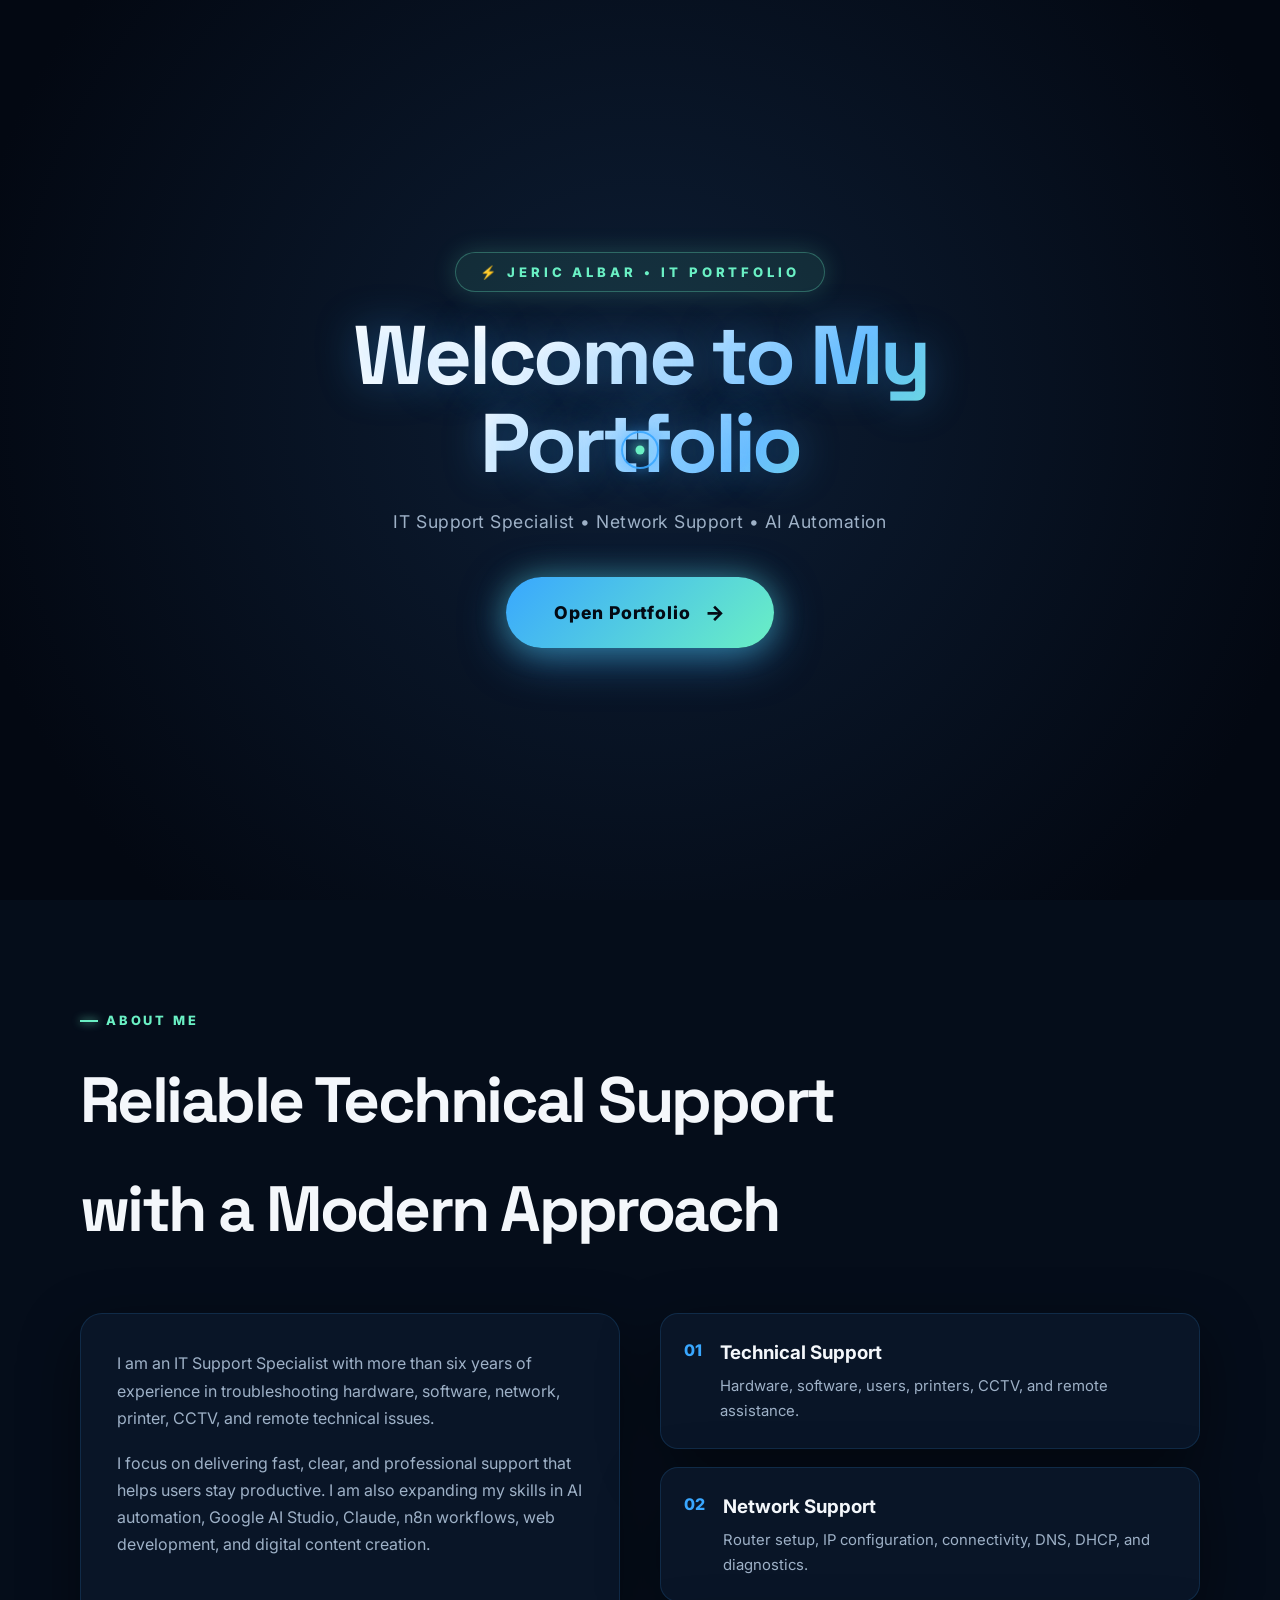
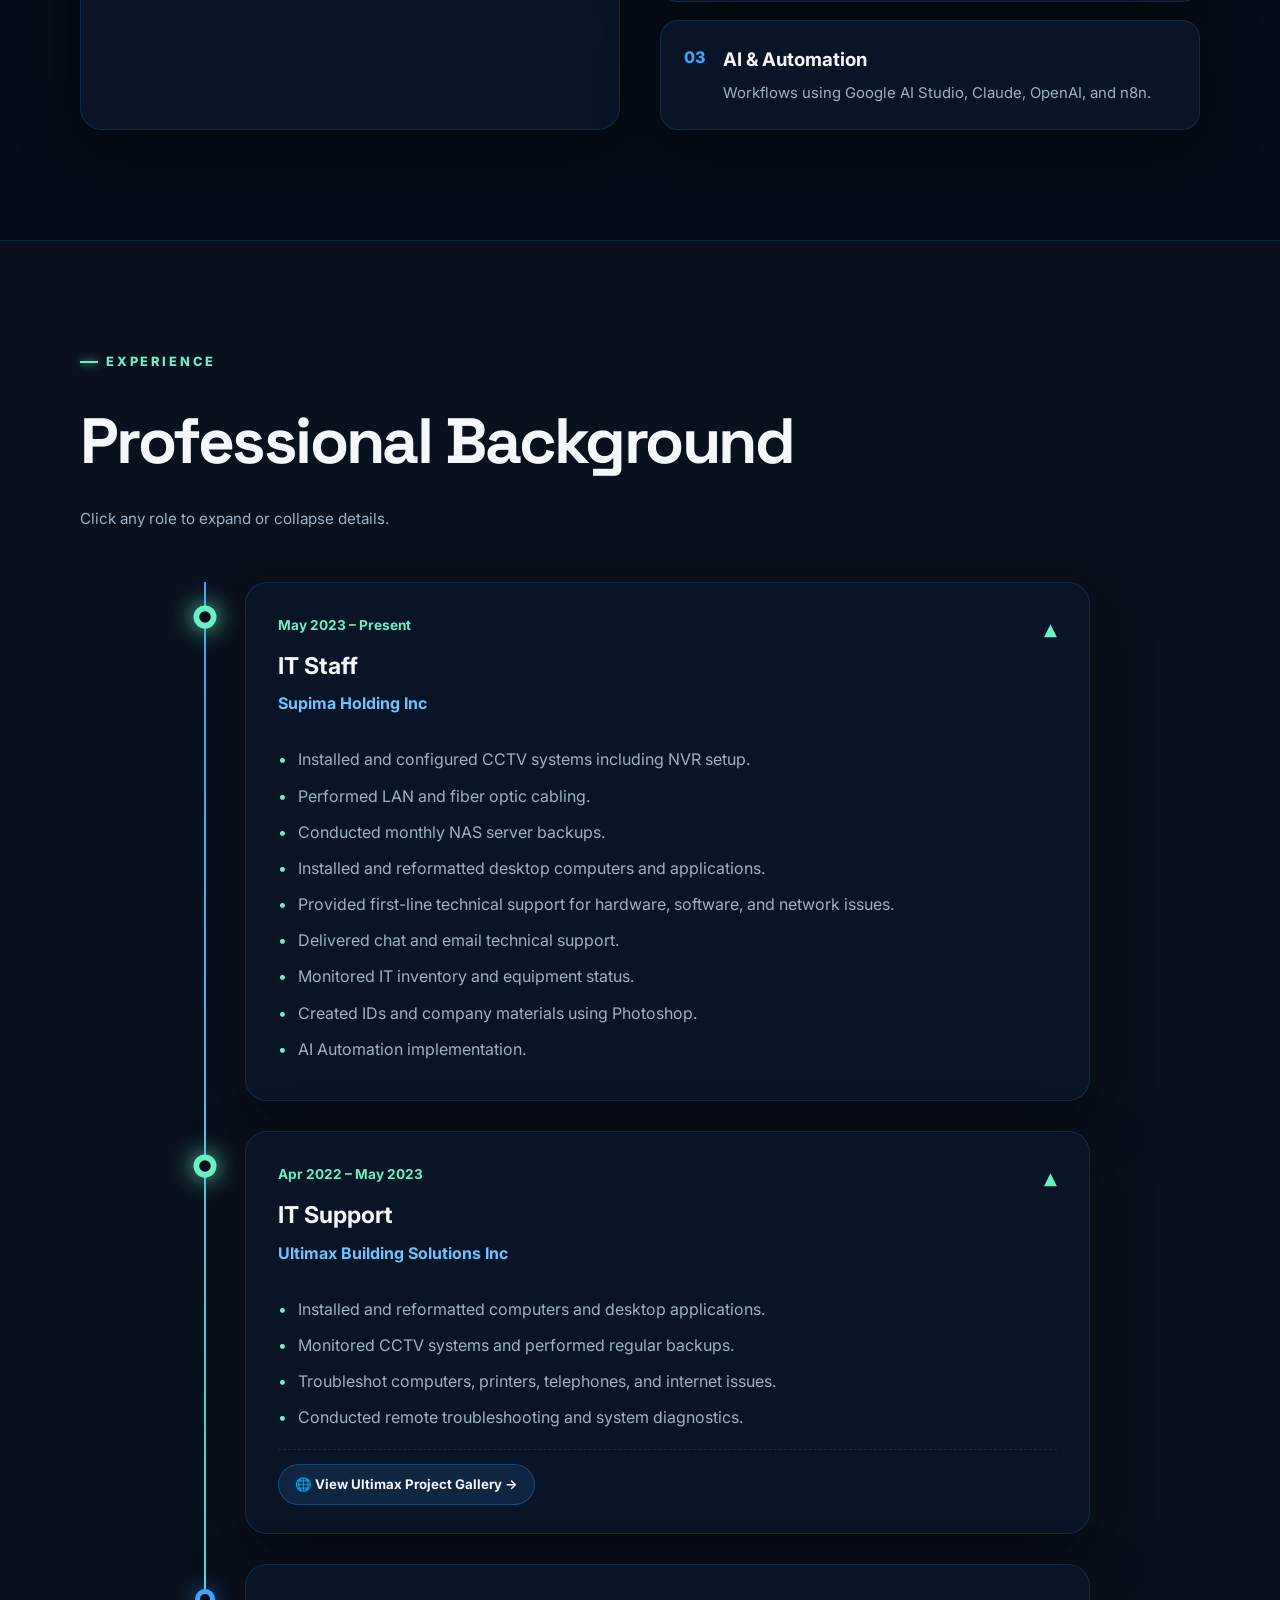
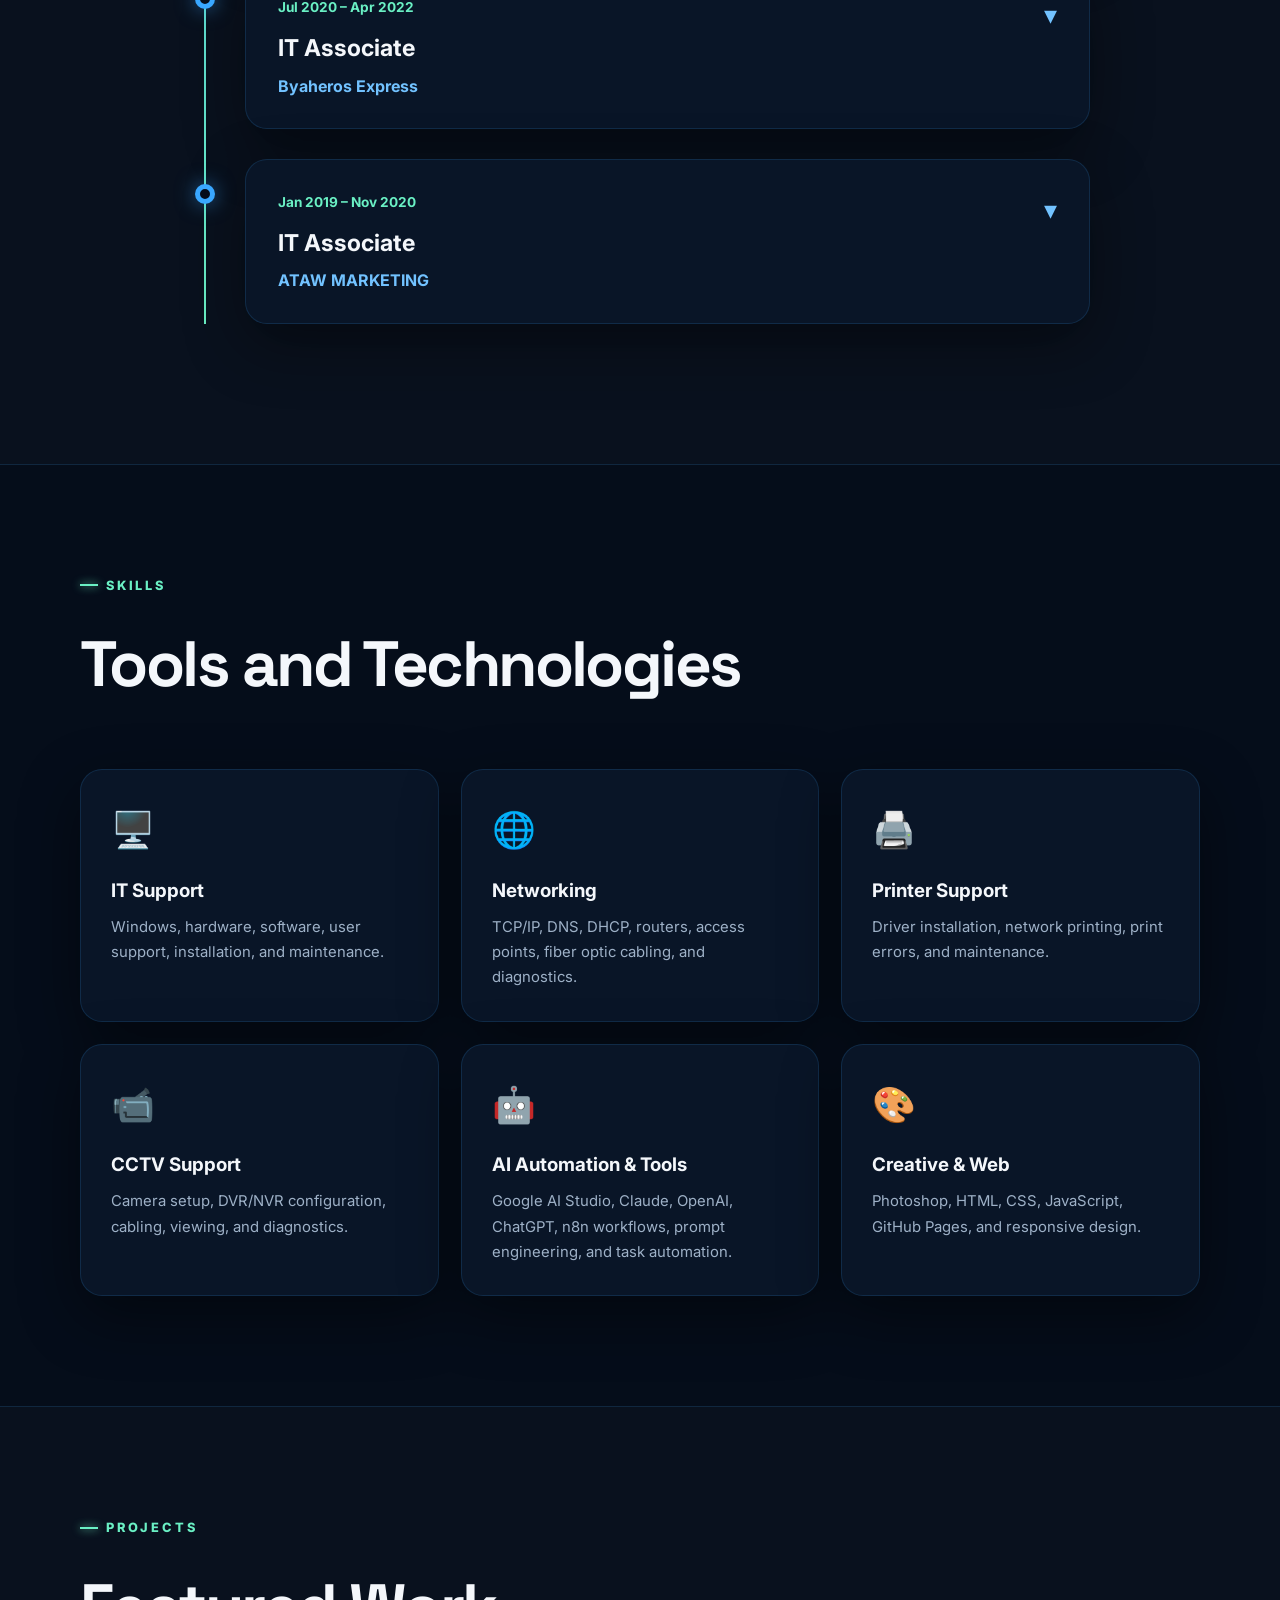
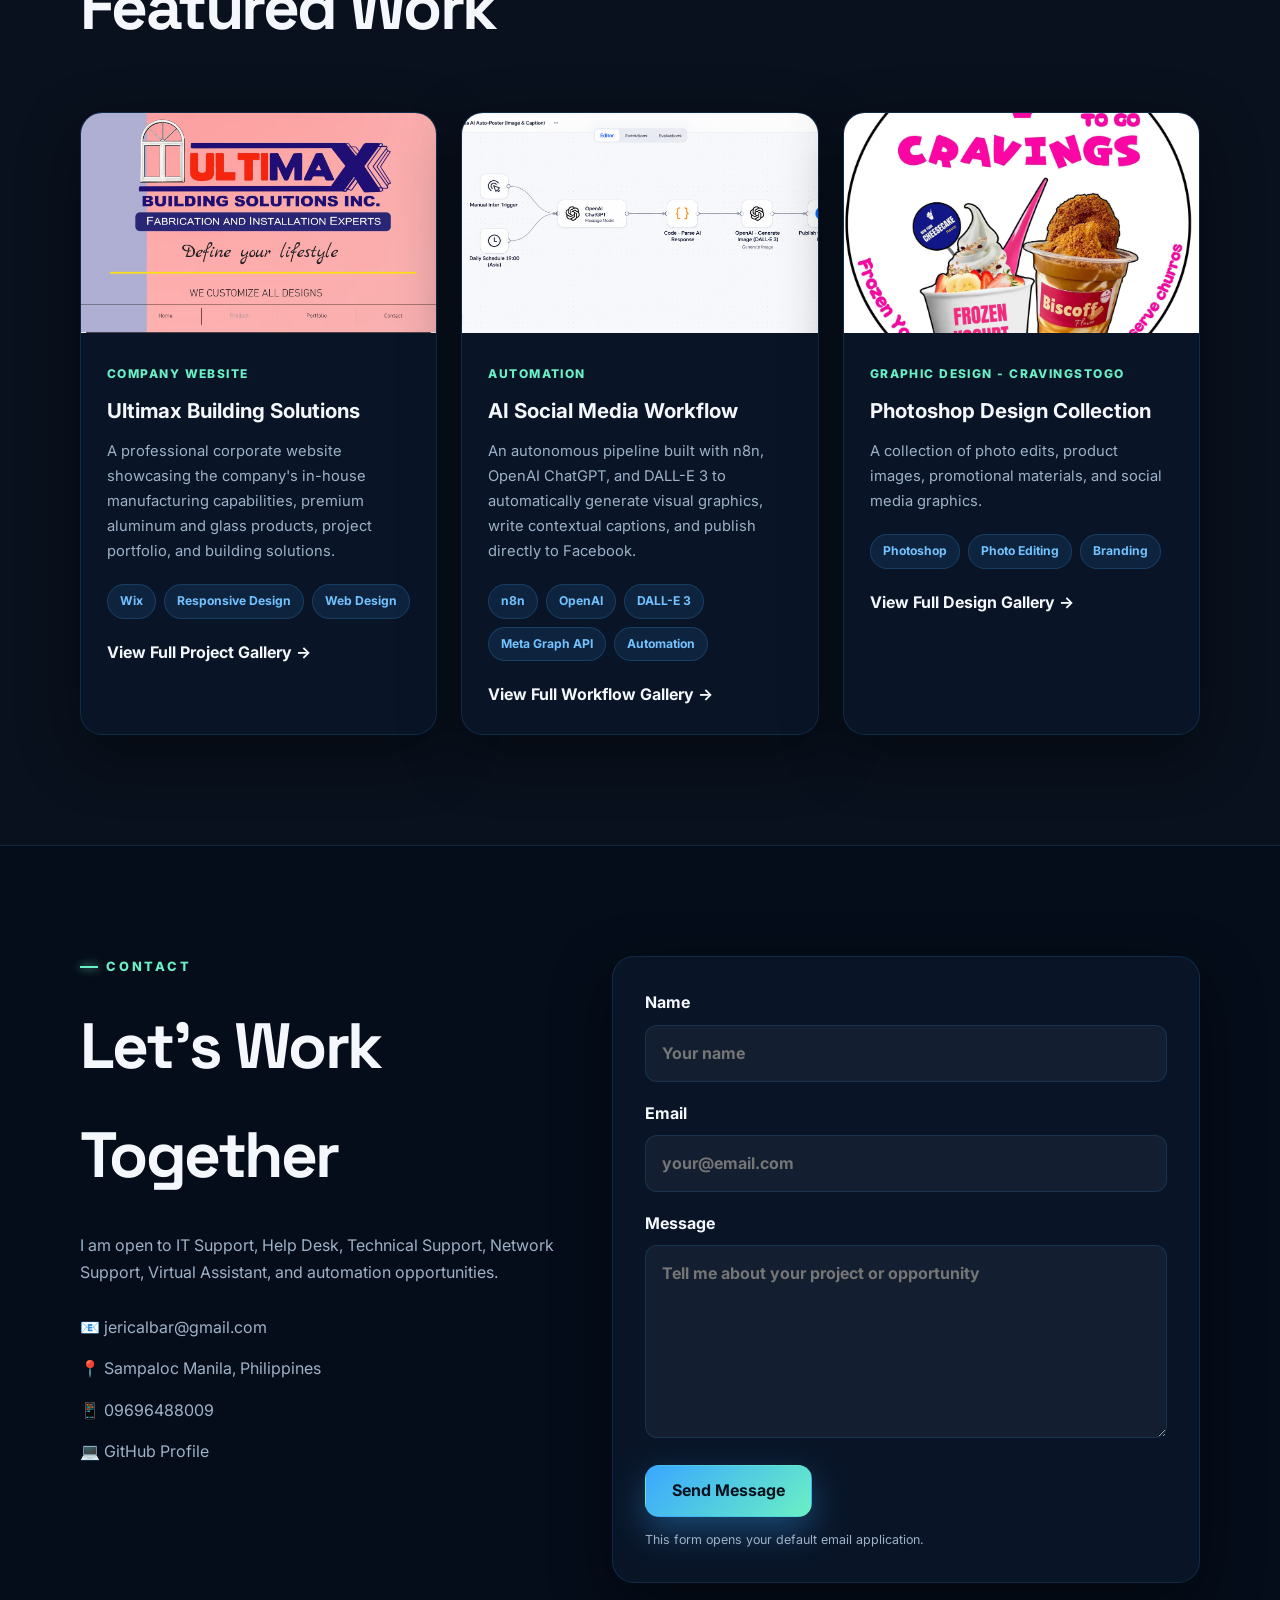
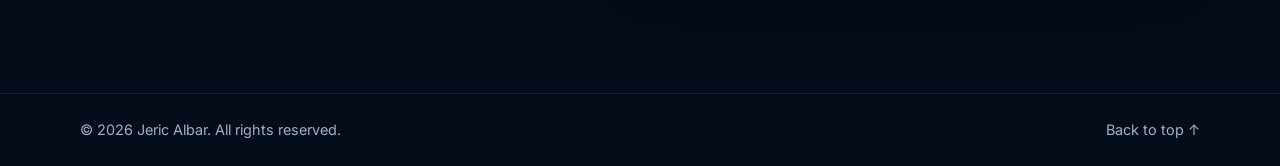
==== commit 3e299cb9: "Update index.html" ====
--- a/index.html
+++ b/index.html
@@ -105,7 +105,7 @@
     }
 
     /* =========================================================
-       CUSTOM NEON CURSOR (LITAW AGAD-AGAD SA INTRO & SITE)
+       CUSTOM NEON CURSOR
        ========================================================= */
     .custom-cursor-dot,
     .custom-cursor-ring {
@@ -146,7 +146,7 @@
     }
 
     /* =========================================================
-       MAANGAS NA INTRO OVERLAY & "MAAGNAS" SHATTER ANIMATION
+       INTRO OVERLAY & SHATTER ANIMATION
        ========================================================= */
     .intro-overlay {
       position: fixed;
@@ -271,16 +271,12 @@
       transform: translateX(6px);
     }
 
-    /* MATINDING GLITCH + VAPORIZE / MAAGNAS ANIMATION */
     .intro-box.glitch-out {
       animation: cyberShatter 0.9s cubic-bezier(0.3, 0, 0.2, 1) forwards;
     }
 
     @keyframes cyberShatter {
-      0% {
-        transform: scale(1);
-        filter: blur(0px);
-      }
+      0% { transform: scale(1); filter: blur(0px); }
       20% {
         transform: scale(1.04) translate(-8px, 4px);
         filter: blur(2px) drop-shadow(4px 0 #ff0055) drop-shadow(-4px 0 #00ffff);
@@ -419,7 +415,7 @@
     }
 
     /* =========================================================
-       HERO / HOME SECTION (MAANGAS TECH DESIGN)
+       HERO SECTION
        ========================================================= */
     .hero {
       min-height: 100vh;
@@ -577,9 +573,7 @@
       font-size: 0.82rem;
     }
 
-    /* =========================================================
-       HOLOGRAPHIC 3D PROFILE CARD
-       ========================================================= */
+    /* 3D PROFILE CARD */
     .hero-visual {
       display: flex;
       justify-content: center;
@@ -671,7 +665,7 @@
     }
 
     /* =========================================================
-       SECTIONS: ABOUT, TIMELINE, SKILLS, PROJECTS, CONTACT
+       SECTIONS & CARDS
        ========================================================= */
     .section-heading {
       max-width: 760px;
@@ -1117,15 +1111,11 @@
 </head>
 <body class="intro-active">
 
-  <!-- =========================================================
-       CUSTOM NEON CURSOR (LITAW NA LITAW KAHIT SA INTRO!)
-       ========================================================= -->
+  <!-- CUSTOM NEON CURSOR -->
   <div class="custom-cursor-dot" id="cursorDot"></div>
   <div class="custom-cursor-ring" id="cursorRing"></div>
 
-  <!-- =========================================================
-       MAANGAS NA INTRO OVERLAY WITH GLITCH DISINTEGRATE
-       ========================================================= -->
+  <!-- INTRO OVERLAY -->
   <div class="intro-overlay" id="introOverlay">
     <div class="intro-shockwave" id="shockwave"></div>
     <div class="intro-box" id="introBox">
@@ -1162,7 +1152,7 @@
   </header>
 
   <main>
-    <!-- 1. HERO/HOME SECTION (MAANGAS WITH 3D TILT) -->
+    <!-- 1. HERO SECTION -->
     <section class="hero section" id="home">
       <div class="container hero-grid">
         <div class="hero-content">
@@ -1460,23 +1450,23 @@
             </article>
           </a>
 
-          <!-- 2. AI AUTOMATION PROJECT CARD -->
+          <!-- 2. AI AUTOMATION PROJECT CARD (INAYOS NA ANG IMAGE PATH) -->
           <a href="ai-project.html" class="project-card-link" aria-label="View AI Social Media Workflow project gallery">
             <article class="project-card">
               <div class="project-image">
-                <img src="images/project-ai.jpg" alt="AI automation workflow project" />
+                <img src="images/ai/ai-workflow-overview.png" alt="AI automation workflow project" />
               </div>
               <div class="project-content">
                 <span class="project-tag">Automation</span>
                 <h3>AI Social Media Workflow</h3>
                 <p>
-                  An automated workflow using n8n, OpenAI, Google AI Studio, and Claude to generate images, create captions, and prepare social media content.
+                  An autonomous pipeline built with n8n, OpenAI ChatGPT, and DALL-E 3 to automatically generate visual graphics, write contextual captions, and publish directly to Facebook.
                 </p>
                 <div class="project-tech">
                   <span>n8n</span>
                   <span>OpenAI</span>
-                  <span>Google AI Studio</span>
-                  <span>Claude</span>
+                  <span>DALL-E 3</span>
+                  <span>Meta Graph API</span>
                   <span>Automation</span>
                 </div>
                 <span class="project-link">View Full Workflow Gallery →</span>
@@ -1560,7 +1550,7 @@
     </div>
   </footer>
 
-  <!-- Start of Tawk.to Script -->
+  <!-- Tawk.to Script -->
   <script type="text/javascript">
   var Tawk_API=Tawk_API||{}, Tawk_LoadStart=new Date();
   (function(){
@@ -1573,9 +1563,9 @@
   })();
   </script>
 
-  <!-- SCRIPT LOGIC -->
+  <!-- JAVASCRIPT LOGIC -->
   <script>
-    // 1. INSTANT-ON NEON CURSOR (LITAW AGAD-AGAD SA INTRO PA LANG)
+    // 1. NEON CURSOR
     const cursorDot = document.getElementById("cursorDot");
     const cursorRing = document.getElementById("cursorRing");
 
@@ -1585,7 +1575,6 @@
       let ringX = mouseX;
       let ringY = mouseY;
 
-      // Unang pwesto sa gitna
       cursorDot.style.left = `${mouseX}px`;
       cursorDot.style.top = `${mouseY}px`;
       cursorRing.style.left = `${ringX}px`;
@@ -1607,7 +1596,6 @@
       }
       requestAnimationFrame(renderCursor);
 
-      // Hover reaction sa lahat ng buttons & links kasama ang INTRO BUTTON
       document.addEventListener("mouseover", (e) => {
         const target = e.target.closest("a, button, input, textarea, .intro-btn, .clickable-experience, .project-card-link");
         if (target) {
@@ -1619,7 +1607,7 @@
     }
 
     document.addEventListener("DOMContentLoaded", () => {
-      // 2. MATINDING GLITCH + VAPORIZE / MAAGNAS INTRO SHUTTER
+      // 2. INTRO SHUTTER & SHOCKWAVE
       const openBtn = document.getElementById("openPortfolioBtn");
       const introOverlay = document.getElementById("introOverlay");
       const introBox = document.getElementById("introBox");
@@ -1643,7 +1631,7 @@
         });
       }
 
-      // 3. 3D TILT EFFECT SA PROFILE CARD
+      // 3. 3D TILT EFFECT
       const heroVisual = document.getElementById("heroVisual");
       const profileCard = document.getElementById("profileCard");
 
@@ -1666,9 +1654,9 @@
       const typedTextEl = document.getElementById("typedText");
       const words = [
         "IT Support Specialist",
-        "Network Support Technician",
+        "Network Support",
         "CCTV & Hardware Tech",
-        "AI Automation Enthusiast"
+        "AI Automation Specialist"
       ];
       let wordIndex = 0, charIndex = 0, isDeleting = false;
 
@@ -1714,7 +1702,7 @@
         });
       });
 
-      // 7. YEAR
+      // 7. CURRENT YEAR
       const yr = document.getElementById("currentYear");
       if (yr) yr.textContent = new Date().getFullYear();
     });
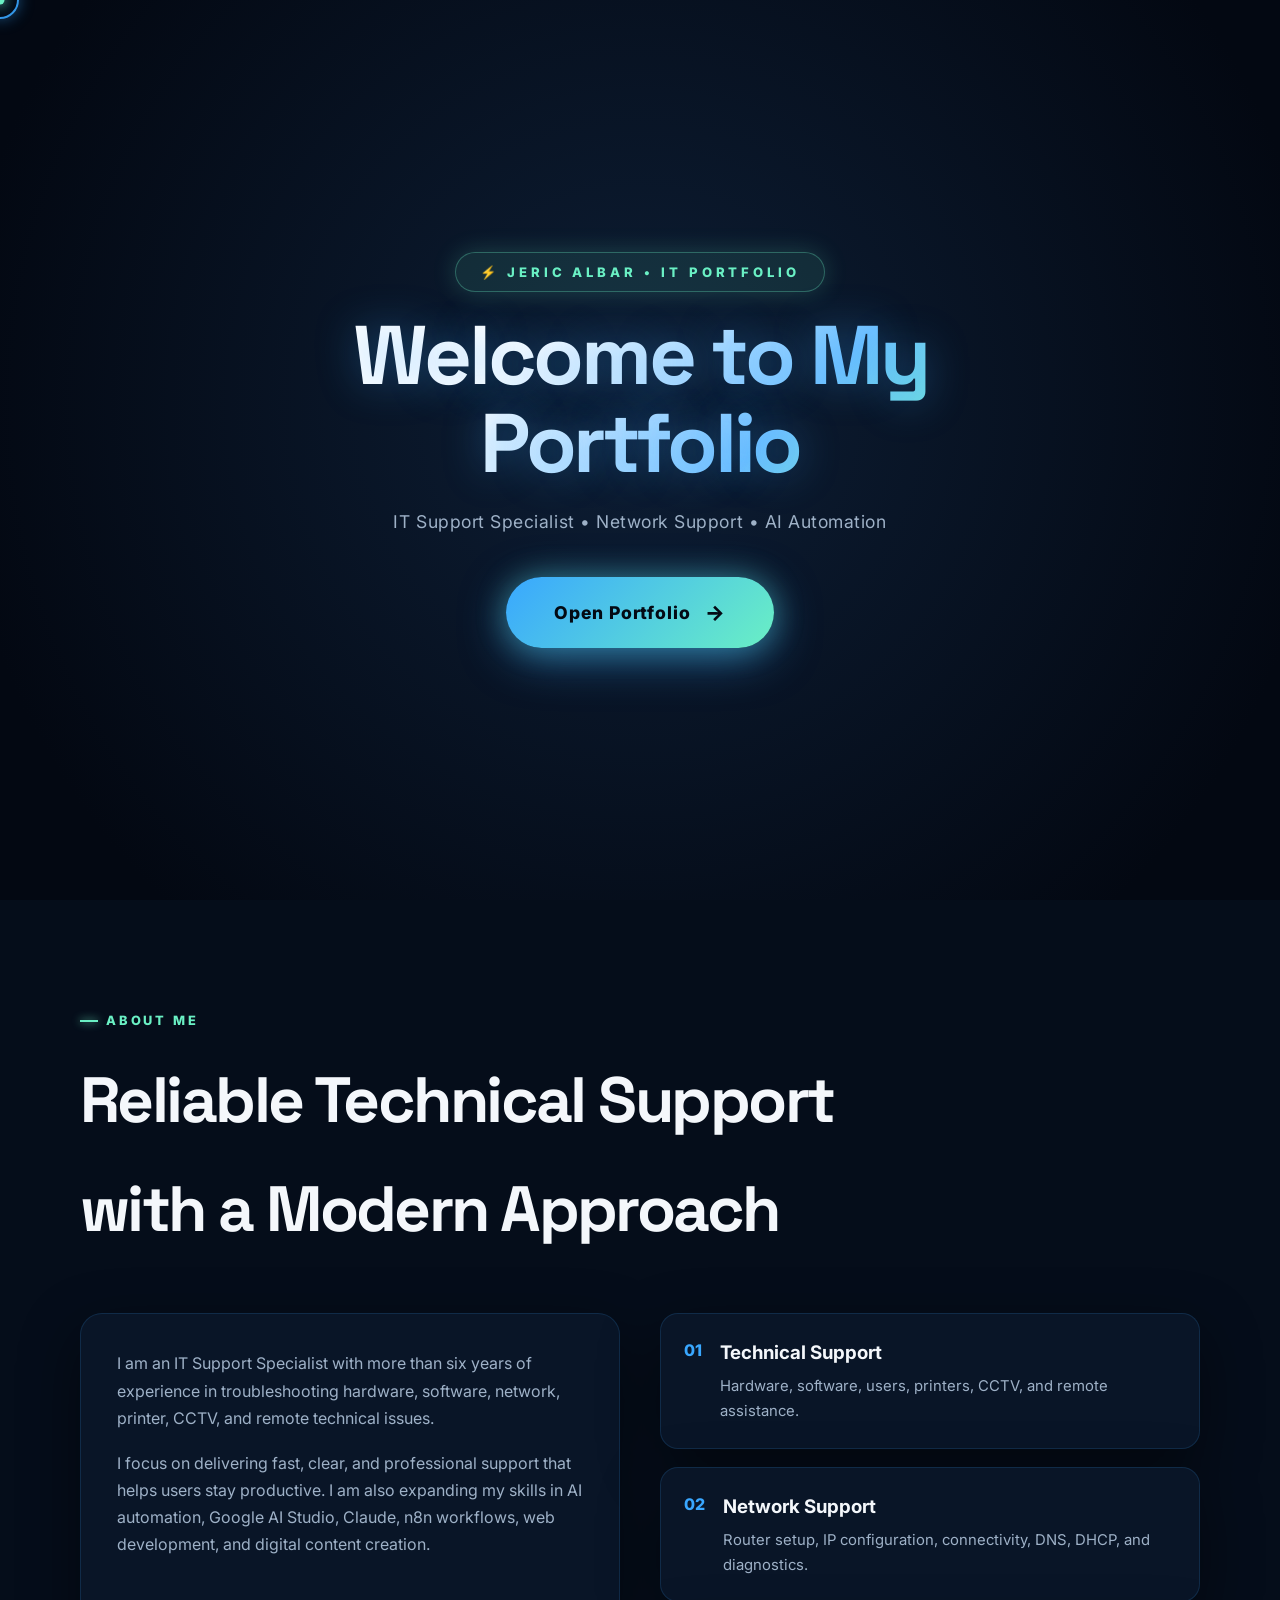
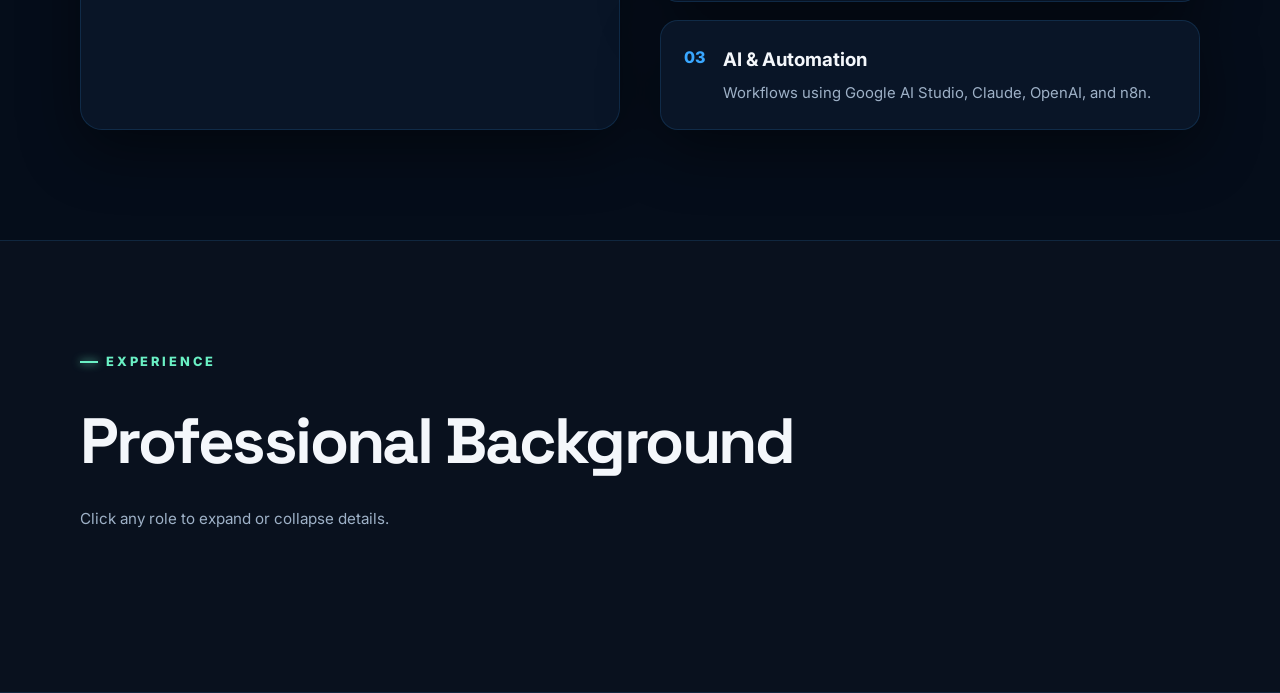
==== commit a789373b: "Remove timeline job entries from index.html Removed multiple timeline items from the HTML structure," ====
--- a/index.html
+++ b/index.html
@@ -5,6 +5,13 @@
   <meta name="viewport" content="width=device-width, initial-scale=1.0" />
   <meta name="description" content="Jeric Albar - IT Support Specialist, Network Support, CCTV, Printer Troubleshooting, Photoshop, and AI Automation." />
   <title>Jeric Albar | IT Support Portfolio</title>
+
+  <!-- SMART ANTI-FLICKER: Hindi na magpapakita ang intro pag nag-back -->
+  <script>
+    if (sessionStorage.getItem("portfolioOpened") === "true" || window.location.hash) {
+      document.documentElement.classList.add("skip-intro");
+    }
+  </script>
 
   <link rel="preconnect" href="https://fonts.googleapis.com">
   <link rel="preconnect" href="https://fonts.gstatic.com" crossorigin>
@@ -52,6 +59,14 @@
 
     body.intro-active {
       overflow: hidden !important;
+    }
+
+    /* KAPAG NAG-BACK: Rekta display at walang intro */
+    html.skip-intro .intro-overlay {
+      display: none !important;
+    }
+    html.skip-intro body.intro-active {
+      overflow: auto !important;
     }
 
     body.menu-open {
@@ -327,9 +342,7 @@
       }
     }
 
-    /* =========================================================
-       HEADER NAVIGATION
-       ========================================================= */
+    /* HEADER */
     .header {
       position: fixed;
       top: 0;
@@ -414,9 +427,7 @@
       transition: 0.25s ease;
     }
 
-    /* =========================================================
-       HERO SECTION
-       ========================================================= */
+    /* HERO */
     .hero {
       min-height: 100vh;
       display: flex;
@@ -664,9 +675,7 @@
       100% { transform: scale(2.4); opacity: 0; }
     }
 
-    /* =========================================================
-       SECTIONS & CARDS
-       ========================================================= */
+    /* SECTIONS */
     .section-heading {
       max-width: 760px;
       margin-bottom: 50px;
@@ -1108,6 +1117,9 @@
       .timeline-item { padding-left: 45px; }
     }
   </style>
+
+  <!-- VISITOR & RESUME TRACKER -->
+  <script src="analytics.js" defer></script>
 </head>
 <body class="intro-active">
 
@@ -1264,448 +1276,4 @@
 
         <div class="timeline">
           <!-- 1. SUPIMA HOLDING INC -->
-          <article class="timeline-item active" tabindex="0" role="button" aria-expanded="true">
-            <div class="timeline-dot"></div>
-            <div class="timeline-content clickable-experience">
-              <div class="timeline-header">
-                <div>
-                  <span class="timeline-date">May 2023 – Present</span>
-                  <h3>IT Staff</h3>
-                  <h4>Supima Holding Inc</h4>
-                </div>
-                <span class="toggle-icon" aria-hidden="true">▾</span>
-              </div>
-              <div class="timeline-details">
-                <ul>
-                  <li>Installed and configured CCTV systems including NVR setup.</li>
-                  <li>Performed LAN and fiber optic cabling.</li>
-                  <li>Conducted monthly NAS server backups.</li>
-                  <li>Installed and reformatted desktop computers and applications.</li>
-                  <li>Provided first-line technical support for hardware, software, and network issues.</li>
-                  <li>Delivered chat and email technical support.</li>
-                  <li>Monitored IT inventory and equipment status.</li>
-                  <li>Created IDs and company materials using Photoshop.</li>
-                  <li>AI Automation implementation.</li>
-                </ul>
-              </div>
-            </div>
-          </article>
-
-          <!-- 2. ULTIMAX BUILDING SOLUTIONS INC -->
-          <article class="timeline-item active" tabindex="0" role="button" aria-expanded="true">
-            <div class="timeline-dot"></div>
-            <div class="timeline-content clickable-experience">
-              <div class="timeline-header">
-                <div>
-                  <span class="timeline-date">Apr 2022 – May 2023</span>
-                  <h3>IT Support</h3>
-                  <h4>Ultimax Building Solutions Inc</h4>
-                </div>
-                <span class="toggle-icon" aria-hidden="true">▾</span>
-              </div>
-              <div class="timeline-details">
-                <ul>
-                  <li>Installed and reformatted computers and desktop applications.</li>
-                  <li>Monitored CCTV systems and performed regular backups.</li>
-                  <li>Troubleshot computers, printers, telephones, and internet issues.</li>
-                  <li>Conducted remote troubleshooting and system diagnostics.</li>
-                </ul>
-                <div class="timeline-action">
-                  <a href="ultimax-project.html" class="timeline-badge-link">🌐 View Ultimax Project Gallery →</a>
-                </div>
-              </div>
-            </div>
-          </article>
-
-          <!-- 3. BYAHEROS EXPRESS -->
-          <article class="timeline-item" tabindex="0" role="button" aria-expanded="false">
-            <div class="timeline-dot"></div>
-            <div class="timeline-content clickable-experience">
-              <div class="timeline-header">
-                <div>
-                  <span class="timeline-date">Jul 2020 – Apr 2022</span>
-                  <h3>IT Associate</h3>
-                  <h4>Byaheros Express</h4>
-                </div>
-                <span class="toggle-icon" aria-hidden="true">▾</span>
-              </div>
-              <div class="timeline-details">
-                <ul>
-                  <li>Provided IT support for office systems and users.</li>
-                  <li>Installed CCTV and internet LAN connections.</li>
-                  <li>Monitored, reviewed, and backed up CCTV footage.</li>
-                  <li>Identified system errors and bugs.</li>
-                  <li>Supported Truemoney fund transfers between branches.</li>
-                </ul>
-              </div>
-            </div>
-          </article>
-
-          <!-- 4. ATAW MARKETING -->
-          <article class="timeline-item" tabindex="0" role="button" aria-expanded="false">
-            <div class="timeline-dot"></div>
-            <div class="timeline-content clickable-experience">
-              <div class="timeline-header">
-                <div>
-                  <span class="timeline-date">Jan 2019 – Nov 2020</span>
-                  <h3>IT Associate</h3>
-                  <h4>ATAW MARKETING</h4>
-                </div>
-                <span class="toggle-icon" aria-hidden="true">▾</span>
-              </div>
-              <div class="timeline-details">
-                <ul>
-                  <li>Troubleshot hardware and software issues across all workstations.</li>
-                  <li>Installed and reformatted operating systems and applications.</li>
-                  <li>Assembled and disassembled computer units.</li>
-                  <li>Installed POS hardware and software.</li>
-                  <li>Created monthly inventory and wholesale reports.</li>
-                  <li>Performed CCTV installation and monthly backups.</li>
-                </ul>
-              </div>
-            </div>
-          </article>
-        </div>
-      </div>
-    </section>
-
-    <!-- 4. SKILLS SECTION -->
-    <section class="section" id="skills">
-      <div class="container">
-        <div class="section-heading">
-          <p class="eyebrow">Skills</p>
-          <h2>Tools and Technologies</h2>
-        </div>
-
-        <div class="skills-grid">
-          <div class="skill-card">
-            <span class="skill-icon">🖥️</span>
-            <h3>IT Support</h3>
-            <p>Windows, hardware, software, user support, installation, and maintenance.</p>
-          </div>
-
-          <div class="skill-card">
-            <span class="skill-icon">🌐</span>
-            <h3>Networking</h3>
-            <p>TCP/IP, DNS, DHCP, routers, access points, fiber optic cabling, and diagnostics.</p>
-          </div>
-
-          <div class="skill-card">
-            <span class="skill-icon">🖨️</span>
-            <h3>Printer Support</h3>
-            <p>Driver installation, network printing, print errors, and maintenance.</p>
-          </div>
-
-          <div class="skill-card">
-            <span class="skill-icon">📹</span>
-            <h3>CCTV Support</h3>
-            <p>Camera setup, DVR/NVR configuration, cabling, viewing, and diagnostics.</p>
-          </div>
-
-          <div class="skill-card">
-            <span class="skill-icon">🤖</span>
-            <h3>AI Automation & Tools</h3>
-            <p>Google AI Studio, Claude, OpenAI, ChatGPT, n8n workflows, prompt engineering, and task automation.</p>
-          </div>
-
-          <div class="skill-card">
-            <span class="skill-icon">🎨</span>
-            <h3>Creative & Web</h3>
-            <p>Photoshop, HTML, CSS, JavaScript, GitHub Pages, and responsive design.</p>
-          </div>
-        </div>
-      </div>
-    </section>
-
-    <!-- 5. FEATURED WORK / PROJECTS SECTION -->
-    <section class="section alt-section" id="projects">
-      <div class="container">
-        <div class="section-heading">
-          <p class="eyebrow">Projects</p>
-          <h2>Featured Work</h2>
-        </div>
-
-        <div class="projects-grid">
-          <!-- 1. ULTIMAX PROJECT CARD -->
-          <a href="ultimax-project.html" class="project-card-link" aria-label="View Ultimax Building Solutions project gallery">
-            <article class="project-card">
-              <div class="project-image">
-                <img src="images/websiteproject.jpg" alt="Ultimax Building Solutions website project" />
-              </div>
-              <div class="project-content">
-                <span class="project-tag">Company Website</span>
-                <h3>Ultimax Building Solutions</h3>
-                <p>
-                  A professional corporate website showcasing the company's
-                  in-house manufacturing capabilities, premium aluminum and
-                  glass products, project portfolio, and building solutions.
-                </p>
-                <div class="project-tech">
-                  <span>Wix</span>
-                  <span>Responsive Design</span>
-                  <span>Web Design</span>
-                </div>
-                <span class="project-link">View Full Project Gallery →</span>
-              </div>
-            </article>
-          </a>
-
-          <!-- 2. AI AUTOMATION PROJECT CARD (INAYOS NA ANG IMAGE PATH) -->
-          <a href="ai-project.html" class="project-card-link" aria-label="View AI Social Media Workflow project gallery">
-            <article class="project-card">
-              <div class="project-image">
-                <img src="images/ai/ai-workflow-overview.png" alt="AI automation workflow project" />
-              </div>
-              <div class="project-content">
-                <span class="project-tag">Automation</span>
-                <h3>AI Social Media Workflow</h3>
-                <p>
-                  An autonomous pipeline built with n8n, OpenAI ChatGPT, and DALL-E 3 to automatically generate visual graphics, write contextual captions, and publish directly to Facebook.
-                </p>
-                <div class="project-tech">
-                  <span>n8n</span>
-                  <span>OpenAI</span>
-                  <span>DALL-E 3</span>
-                  <span>Meta Graph API</span>
-                  <span>Automation</span>
-                </div>
-                <span class="project-link">View Full Workflow Gallery →</span>
-              </div>
-            </article>
-          </a>
-
-          <!-- 3. PHOTOSHOP PROJECT CARD -->
-          <a href="photoshop-project.html" class="project-card-link" aria-label="View Photoshop Design Collection gallery">
-            <article class="project-card">
-              <div class="project-image">
-                <img src="images/project-design.jpg" alt="Photoshop design project" />
-              </div>
-              <div class="project-content">
-                <span class="project-tag">Graphic Design - CravingsToGo</span>
-                <h3>Photoshop Design Collection</h3>
-                <p>
-                  A collection of photo edits, product images, promotional materials,
-                  and social media graphics.
-                </p>
-                <div class="project-tech">
-                  <span>Photoshop</span>
-                  <span>Photo Editing</span>
-                  <span>Branding</span>
-                </div>
-                <span class="project-link">View Full Design Gallery →</span>
-              </div>
-            </article>
-          </a>
-        </div>
-      </div>
-    </section>
-
-    <!-- 6. CONTACT SECTION -->
-    <section class="section contact-section" id="contact">
-      <div class="container contact-grid">
-        <div class="contact-info">
-          <p class="eyebrow">Contact</p>
-          <h2>Let’s Work Together</h2>
-          <p>
-            I am open to IT Support, Help Desk, Technical Support,
-            Network Support, Virtual Assistant, and automation opportunities.
-          </p>
-
-          <div class="contact-list">
-            <a href="mailto:jericalbar@gmail.com">📧 jericalbar@gmail.com</a>
-            <span>📍 Sampaloc Manila, Philippines</span>
-            <span>📱 09696488009</span>
-            <a href="https://github.com/jericalbar" target="_blank" rel="noopener noreferrer">💻 GitHub Profile</a>
-          </div>
-        </div>
-
-        <form class="contact-form" id="contactForm">
-          <label>
-            Name
-            <input type="text" id="name" placeholder="Your name" required />
-          </label>
-
-          <label>
-            Email
-            <input type="email" id="email" placeholder="your@email.com" required />
-          </label>
-
-          <label>
-            Message
-            <textarea id="message" rows="6" placeholder="Tell me about your project or opportunity" required></textarea>
-          </label>
-
-          <button type="submit" class="btn btn-primary">Send Message</button>
-          <p class="form-note">This form opens your default email application.</p>
-        </form>
-      </div>
-    </section>
-  </main>
-
-  <!-- FOOTER -->
-  <footer class="footer">
-    <div class="container footer-content">
-      <p>© <span id="currentYear"></span> Jeric Albar. All rights reserved.</p>
-      <a href="#home">Back to top ↑</a>
-    </div>
-  </footer>
-
-  <!-- Tawk.to Script -->
-  <script type="text/javascript">
-  var Tawk_API=Tawk_API||{}, Tawk_LoadStart=new Date();
-  (function(){
-  var s1=document.createElement("script"),s0=document.getElementsByTagName("script")[0];
-  s1.async=true;
-  s1.src='https://embed.tawk.to/6af28d051bbb093c4289af80/1k71ndnhp';
-  s1.charset='UTF-8';
-  s1.setAttribute('crossorigin','*');
-  s0.parentNode.insertBefore(s1,s0);
-  })();
-  </script>
-
-  <!-- JAVASCRIPT LOGIC -->
-  <script>
-    // 1. NEON CURSOR
-    const cursorDot = document.getElementById("cursorDot");
-    const cursorRing = document.getElementById("cursorRing");
-
-    if (cursorDot && cursorRing) {
-      let mouseX = window.innerWidth / 2;
-      let mouseY = window.innerHeight / 2;
-      let ringX = mouseX;
-      let ringY = mouseY;
-
-      cursorDot.style.left = `${mouseX}px`;
-      cursorDot.style.top = `${mouseY}px`;
-      cursorRing.style.left = `${ringX}px`;
-      cursorRing.style.top = `${ringY}px`;
-
-      window.addEventListener("mousemove", (e) => {
-        mouseX = e.clientX;
-        mouseY = e.clientY;
-        cursorDot.style.left = `${mouseX}px`;
-        cursorDot.style.top = `${mouseY}px`;
-      });
-
-      function renderCursor() {
-        ringX += (mouseX - ringX) * 0.18;
-        ringY += (mouseY - ringY) * 0.18;
-        cursorRing.style.left = `${ringX}px`;
-        cursorRing.style.top = `${ringY}px`;
-        requestAnimationFrame(renderCursor);
-      }
-      requestAnimationFrame(renderCursor);
-
-      document.addEventListener("mouseover", (e) => {
-        const target = e.target.closest("a, button, input, textarea, .intro-btn, .clickable-experience, .project-card-link");
-        if (target) {
-          cursorRing.classList.add("cursor-hover");
-        } else {
-          cursorRing.classList.remove("cursor-hover");
-        }
-      });
-    }
-
-    document.addEventListener("DOMContentLoaded", () => {
-      // 2. INTRO SHUTTER & SHOCKWAVE
-      const openBtn = document.getElementById("openPortfolioBtn");
-      const introOverlay = document.getElementById("introOverlay");
-      const introBox = document.getElementById("introBox");
-      const shockwave = document.getElementById("shockwave");
-
-      if (openBtn && introOverlay) {
-        openBtn.addEventListener("click", (e) => {
-          if (shockwave) {
-            shockwave.style.left = `${e.clientX}px`;
-            shockwave.style.top = `${e.clientY}px`;
-            shockwave.classList.add("boom");
-          }
-
-          introBox.classList.add("glitch-out");
-          introOverlay.classList.add("warp-out");
-
-          setTimeout(() => {
-            introOverlay.style.display = "none";
-            document.body.classList.remove("intro-active");
-          }, 900);
-        });
-      }
-
-      // 3. 3D TILT EFFECT
-      const heroVisual = document.getElementById("heroVisual");
-      const profileCard = document.getElementById("profileCard");
-
-      if (heroVisual && profileCard && window.innerWidth > 950) {
-        heroVisual.addEventListener("mousemove", (e) => {
-          const rect = heroVisual.getBoundingClientRect();
-          const x = e.clientX - rect.left - rect.width / 2;
-          const y = e.clientY - rect.top - rect.height / 2;
-          const rotateX = (-y / rect.height) * 22;
-          const rotateY = (x / rect.width) * 22;
-          profileCard.style.transform = `perspective(1000px) rotateX(${rotateX}deg) rotateY(${rotateY}deg) scale3d(1.03, 1.03, 1.03)`;
-        });
-
-        heroVisual.addEventListener("mouseleave", () => {
-          profileCard.style.transform = "perspective(1000px) rotateX(0deg) rotateY(0deg) scale3d(1, 1, 1)";
-        });
-      }
-
-      // 4. TYPING TEXT
-      const typedTextEl = document.getElementById("typedText");
-      const words = [
-        "IT Support Specialist",
-        "Network Support",
-        "CCTV & Hardware Tech",
-        "AI Automation Specialist"
-      ];
-      let wordIndex = 0, charIndex = 0, isDeleting = false;
-
-      function typeEffect() {
-        if (!typedTextEl) return;
-        const currentWord = words[wordIndex];
-        if (isDeleting) {
-          typedTextEl.textContent = currentWord.substring(0, charIndex - 1);
-          charIndex--;
-        } else {
-          typedTextEl.textContent = currentWord.substring(0, charIndex + 1);
-          charIndex++;
-        }
-        let delay = isDeleting ? 45 : 90;
-        if (!isDeleting && charIndex === currentWord.length) {
-          delay = 1800; isDeleting = true;
-        } else if (isDeleting && charIndex === 0) {
-          isDeleting = false;
-          wordIndex = (wordIndex + 1) % words.length;
-          delay = 400;
-        }
-        setTimeout(typeEffect, delay);
-      }
-      typeEffect();
-
-      // 5. MOBILE MENU
-      const menuToggle = document.getElementById("menuToggle");
-      const navLinks = document.getElementById("navLinks");
-      if (menuToggle && navLinks) {
-        menuToggle.addEventListener("click", () => {
-          menuToggle.classList.toggle("active");
-          navLinks.classList.toggle("open");
-          document.body.classList.toggle("menu-open");
-        });
-      }
-
-      // 6. TIMELINE ACCORDION
-      const timelineItems = document.querySelectorAll(".timeline-item");
-      timelineItems.forEach((item) => {
-        item.addEventListener("click", (e) => {
-          if (e.target.tagName.toLowerCase() === "a") return;
-          item.classList.toggle("active");
-        });
-      });
-
-      // 7. CURRENT YEAR
-      const yr = document.getElementById("currentYear");
-      if (yr) yr.textContent = new Date().getFullYear();
-    });
-  </script>
-</body>
-</html>
+          <article class="timeline-item active" t
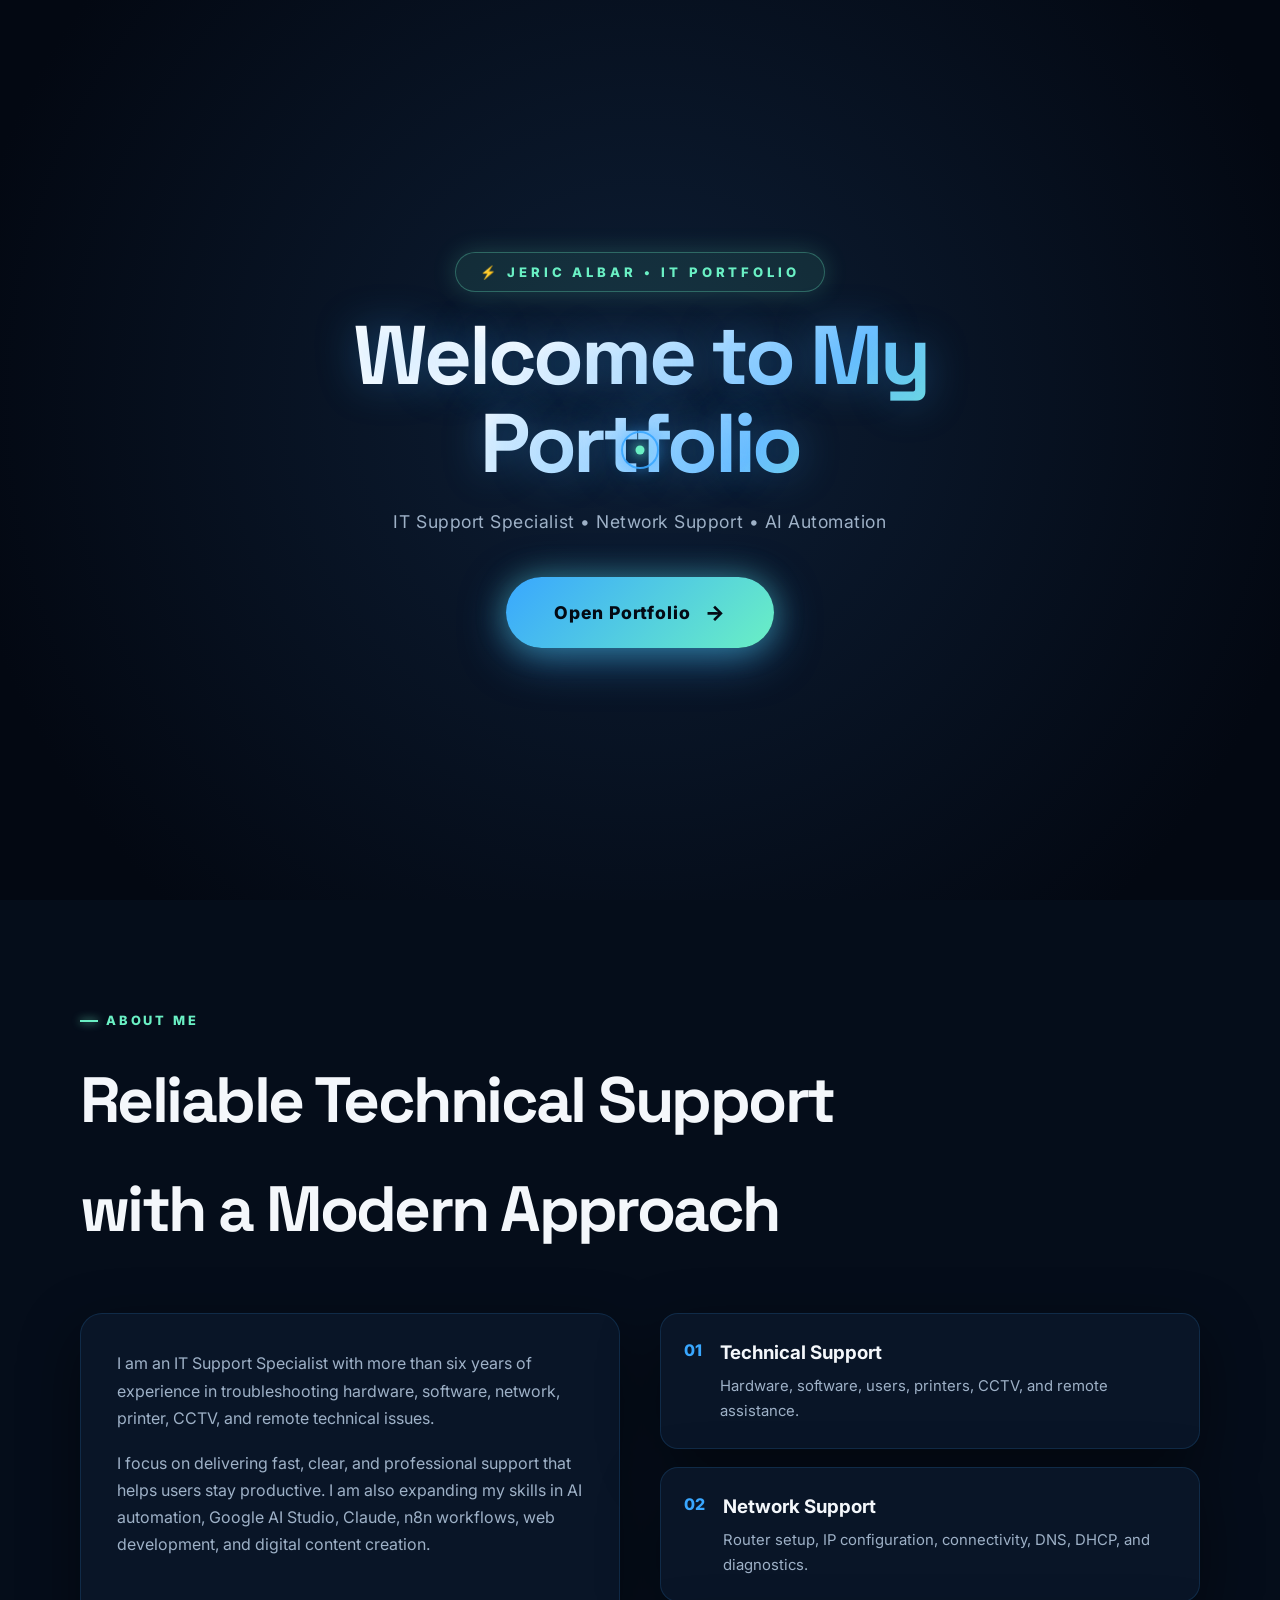
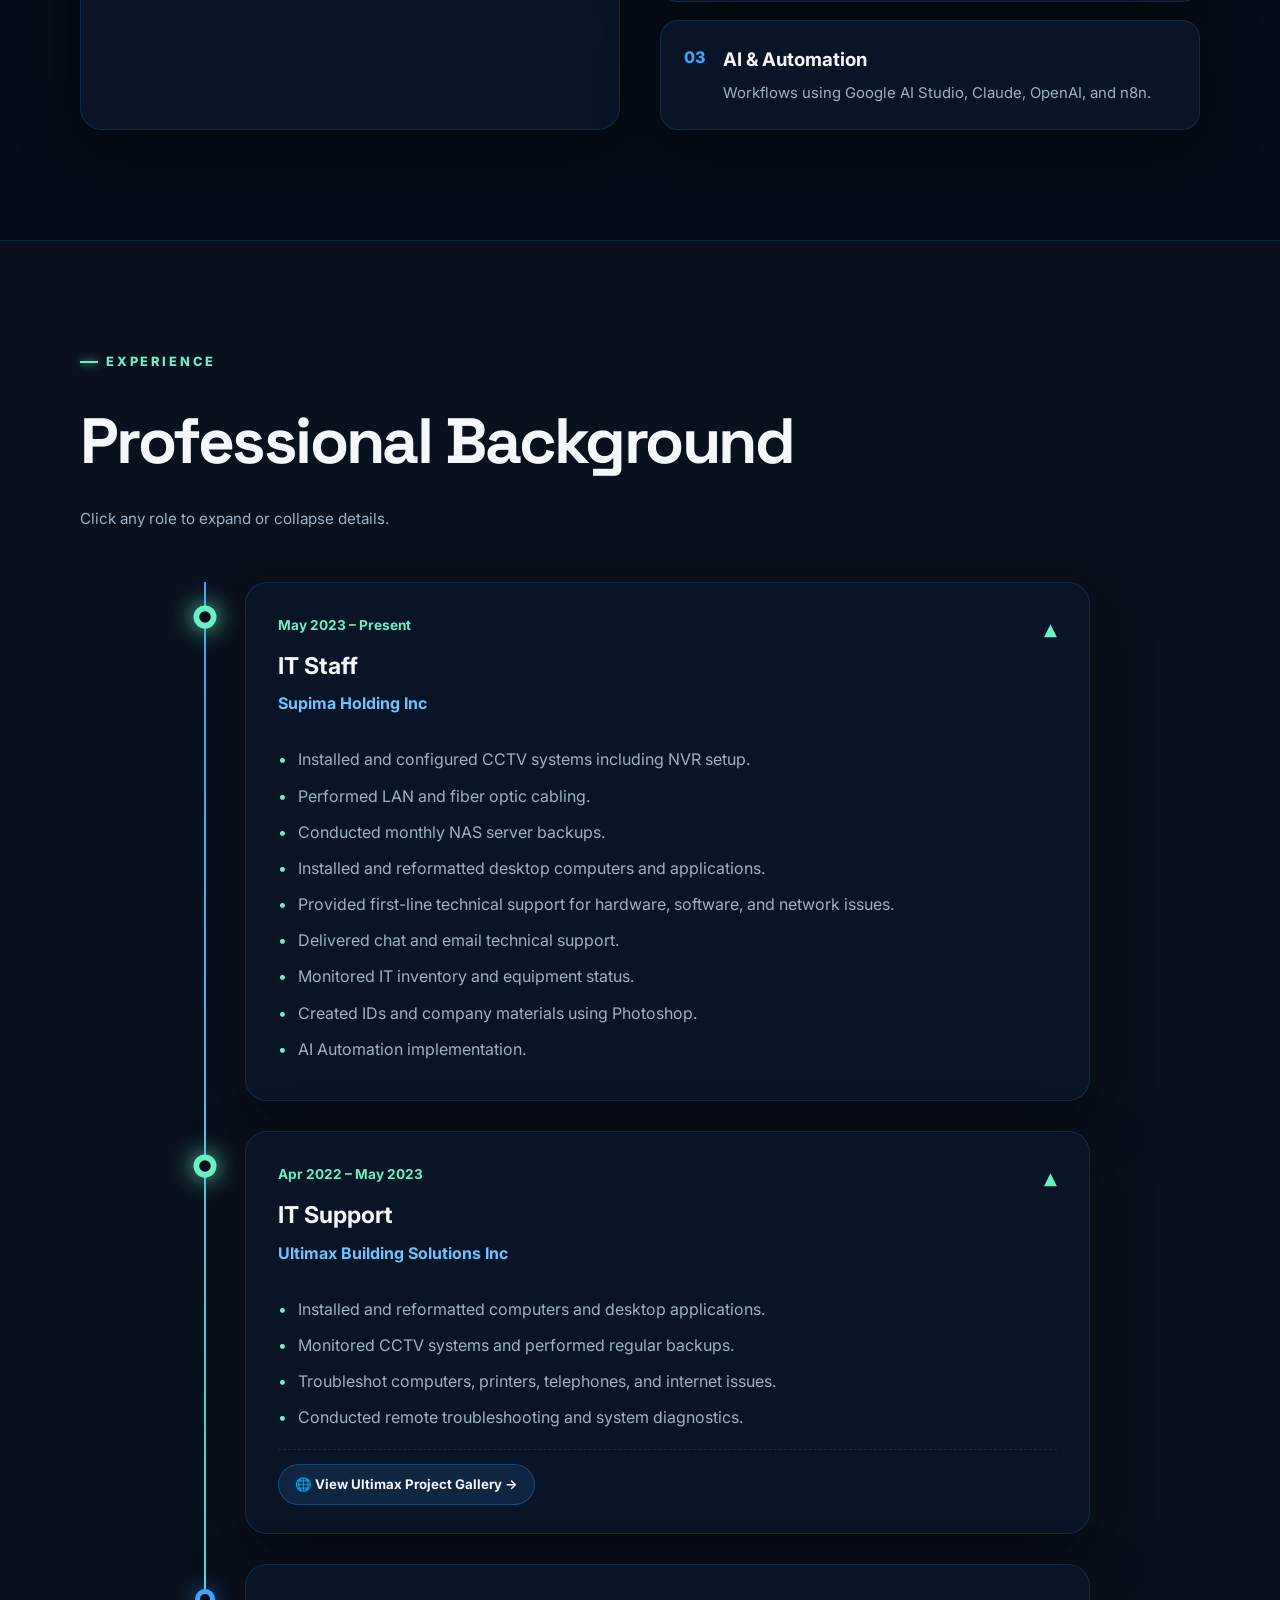
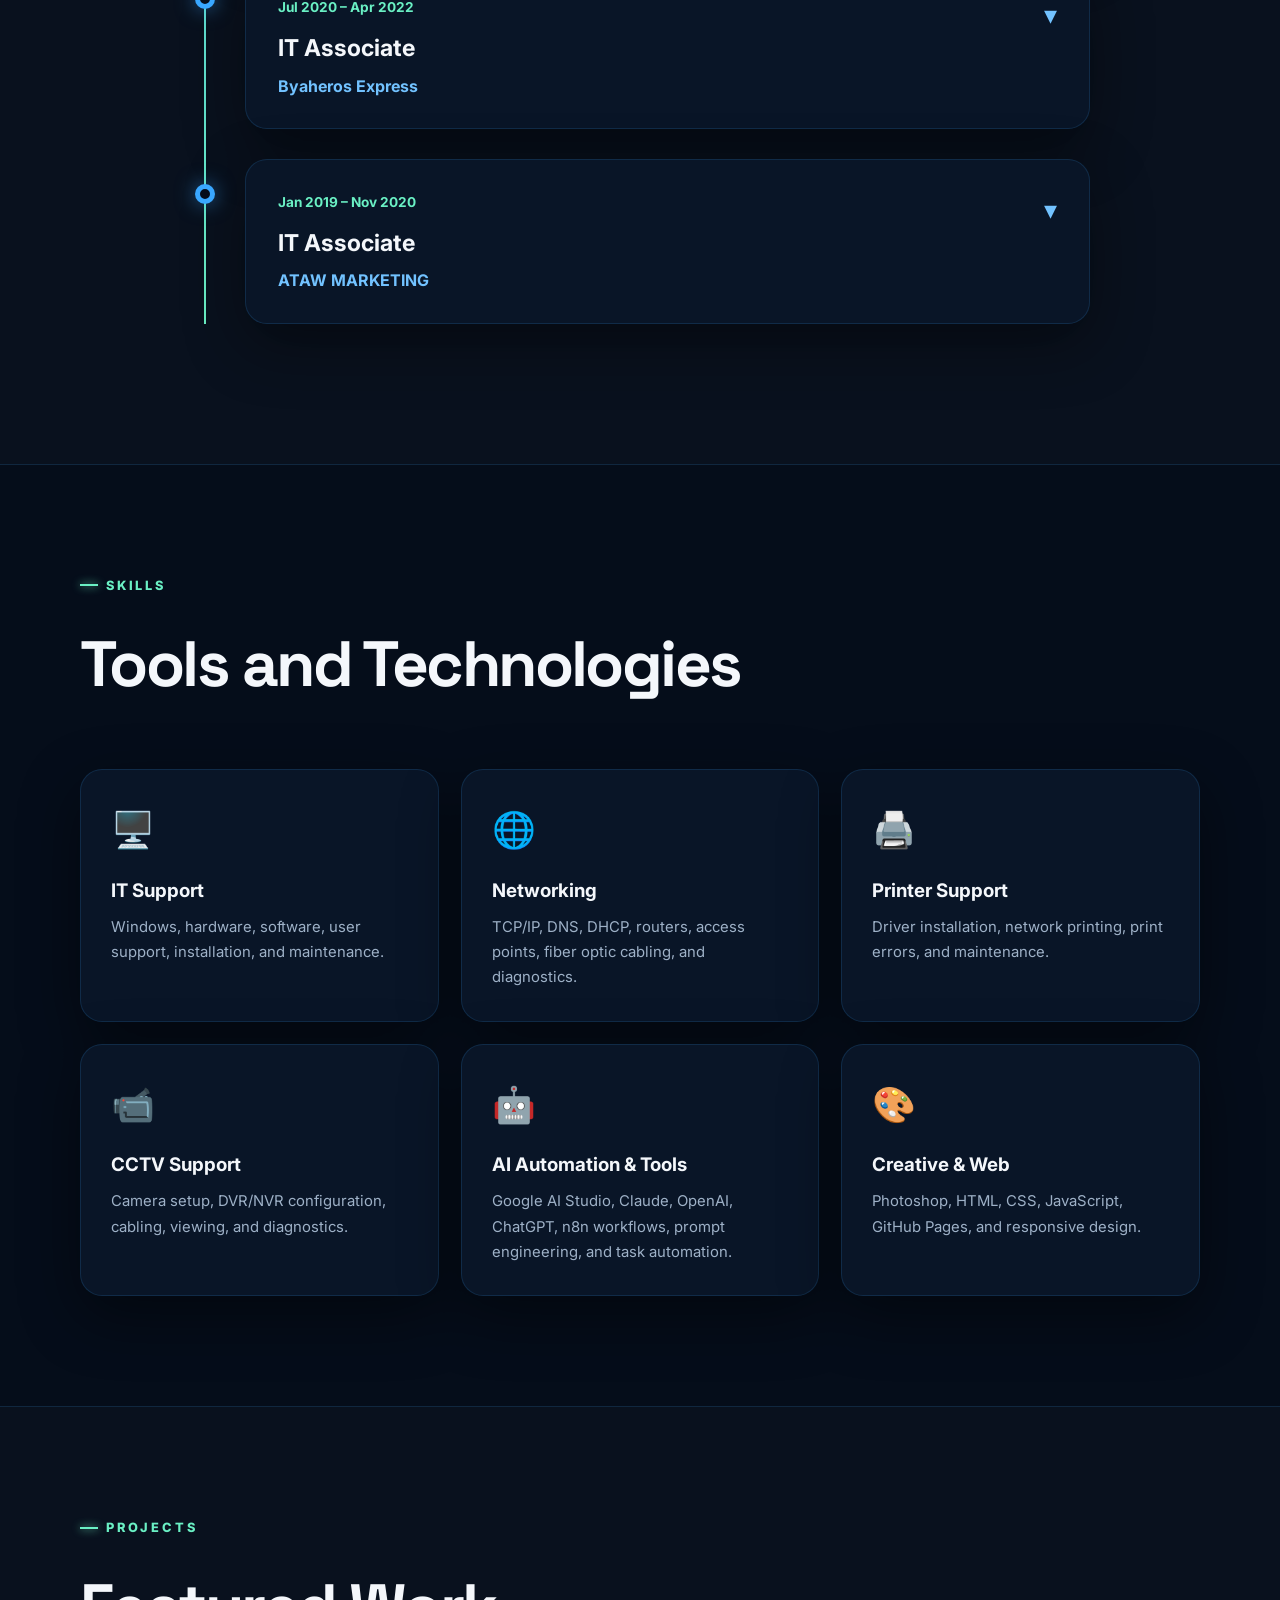
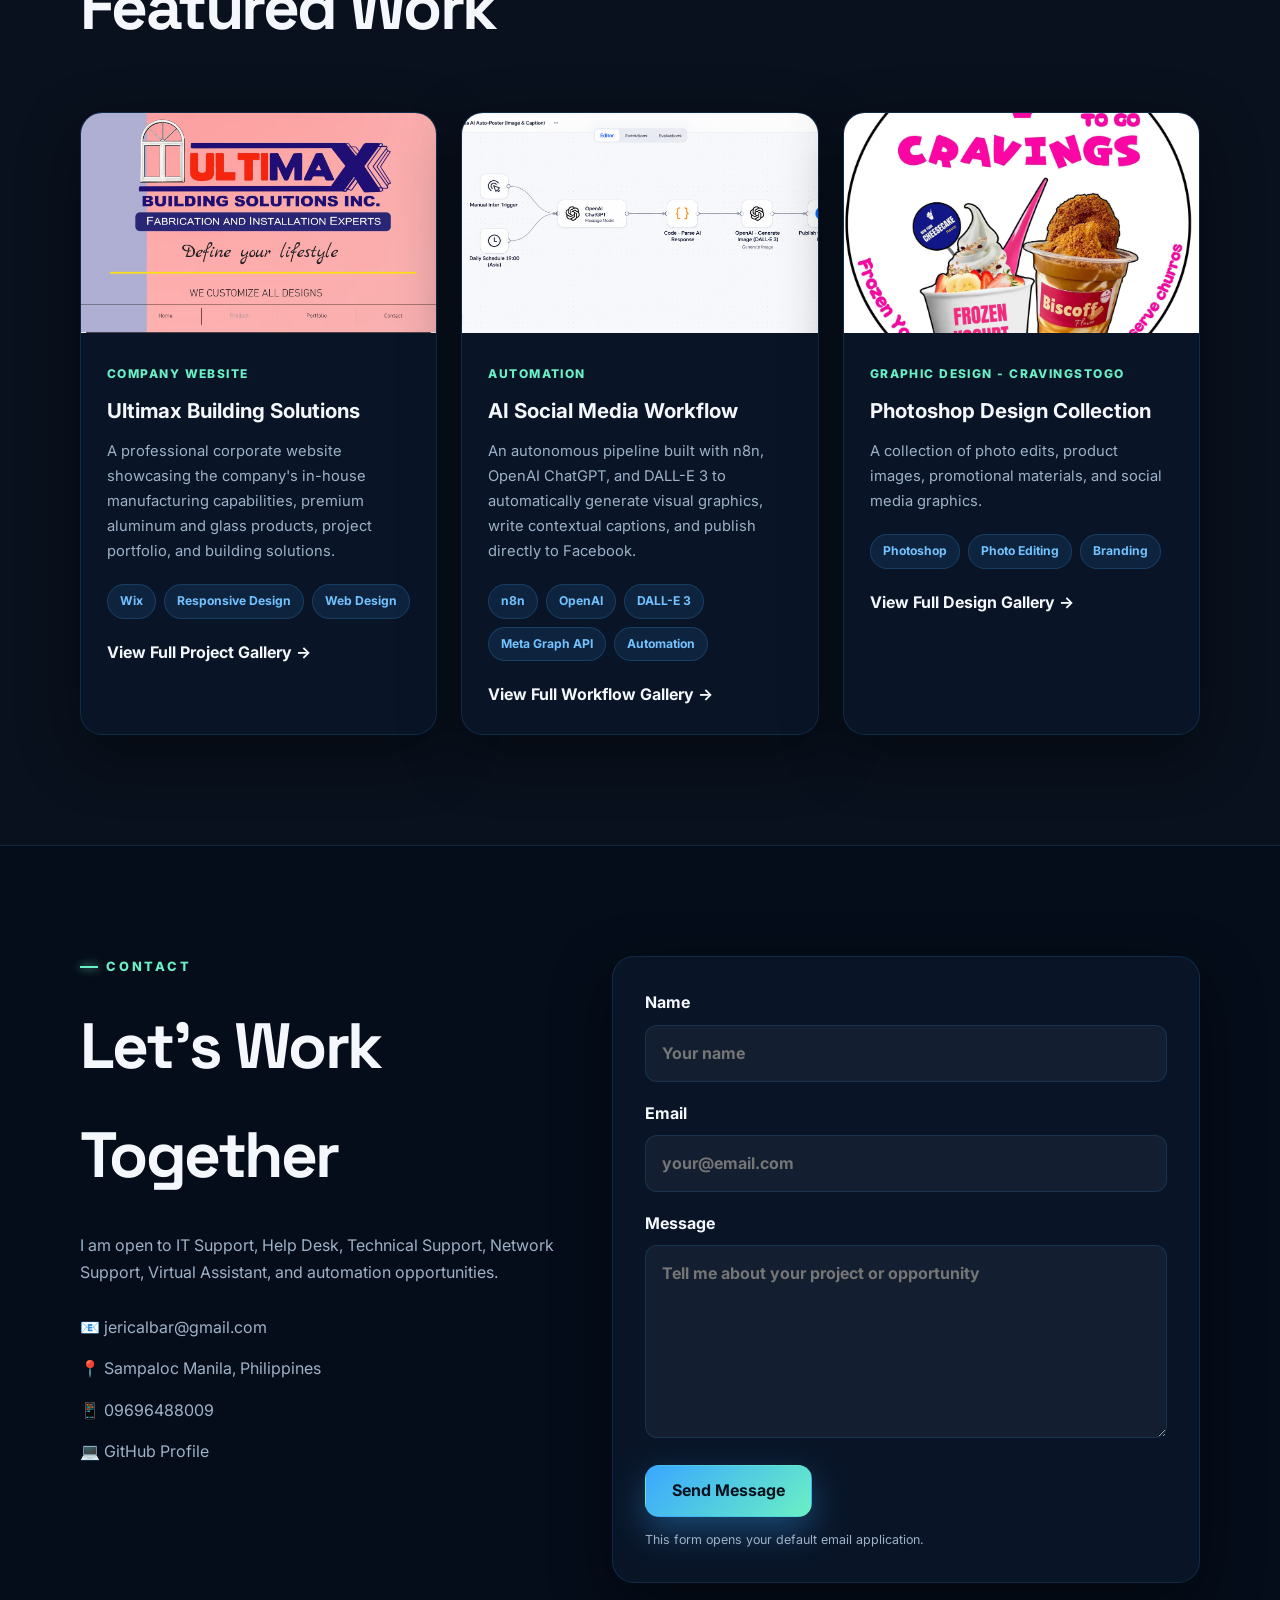
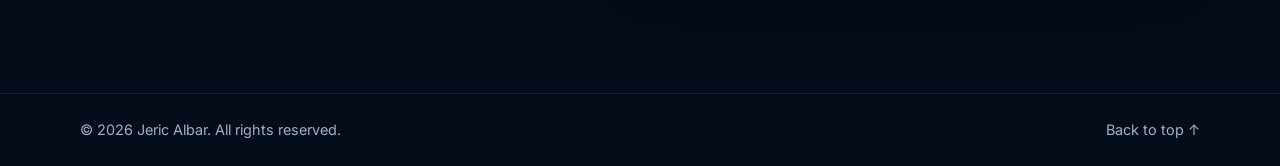
==== commit 9aca53d5: "Update index.html" ====
--- a/index.html
+++ b/index.html
@@ -1276,4 +1276,457 @@
 
         <div class="timeline">
           <!-- 1. SUPIMA HOLDING INC -->
-          <article class="timeline-item active" t
+          <article class="timeline-item active" tabindex="0" role="button" aria-expanded="true">
+            <div class="timeline-dot"></div>
+            <div class="timeline-content clickable-experience">
+              <div class="timeline-header">
+                <div>
+                  <span class="timeline-date">May 2023 – Present</span>
+                  <h3>IT Staff</h3>
+                  <h4>Supima Holding Inc</h4>
+                </div>
+                <span class="toggle-icon" aria-hidden="true">▾</span>
+              </div>
+              <div class="timeline-details">
+                <ul>
+                  <li>Installed and configured CCTV systems including NVR setup.</li>
+                  <li>Performed LAN and fiber optic cabling.</li>
+                  <li>Conducted monthly NAS server backups.</li>
+                  <li>Installed and reformatted desktop computers and applications.</li>
+                  <li>Provided first-line technical support for hardware, software, and network issues.</li>
+                  <li>Delivered chat and email technical support.</li>
+                  <li>Monitored IT inventory and equipment status.</li>
+                  <li>Created IDs and company materials using Photoshop.</li>
+                  <li>AI Automation implementation.</li>
+                </ul>
+              </div>
+            </div>
+          </article>
+
+          <!-- 2. ULTIMAX BUILDING SOLUTIONS INC -->
+          <article class="timeline-item active" tabindex="0" role="button" aria-expanded="true">
+            <div class="timeline-dot"></div>
+            <div class="timeline-content clickable-experience">
+              <div class="timeline-header">
+                <div>
+                  <span class="timeline-date">Apr 2022 – May 2023</span>
+                  <h3>IT Support</h3>
+                  <h4>Ultimax Building Solutions Inc</h4>
+                </div>
+                <span class="toggle-icon" aria-hidden="true">▾</span>
+              </div>
+              <div class="timeline-details">
+                <ul>
+                  <li>Installed and reformatted computers and desktop applications.</li>
+                  <li>Monitored CCTV systems and performed regular backups.</li>
+                  <li>Troubleshot computers, printers, telephones, and internet issues.</li>
+                  <li>Conducted remote troubleshooting and system diagnostics.</li>
+                </ul>
+                <div class="timeline-action">
+                  <a href="ultimax-project.html" class="timeline-badge-link">🌐 View Ultimax Project Gallery →</a>
+                </div>
+              </div>
+            </div>
+          </article>
+
+          <!-- 3. BYAHEROS EXPRESS -->
+          <article class="timeline-item" tabindex="0" role="button" aria-expanded="false">
+            <div class="timeline-dot"></div>
+            <div class="timeline-content clickable-experience">
+              <div class="timeline-header">
+                <div>
+                  <span class="timeline-date">Jul 2020 – Apr 2022</span>
+                  <h3>IT Associate</h3>
+                  <h4>Byaheros Express</h4>
+                </div>
+                <span class="toggle-icon" aria-hidden="true">▾</span>
+              </div>
+              <div class="timeline-details">
+                <ul>
+                  <li>Provided IT support for office systems and users.</li>
+                  <li>Installed CCTV and internet LAN connections.</li>
+                  <li>Monitored, reviewed, and backed up CCTV footage.</li>
+                  <li>Identified system errors and bugs.</li>
+                  <li>Supported Truemoney fund transfers between branches.</li>
+                </ul>
+              </div>
+            </div>
+          </article>
+
+          <!-- 4. ATAW MARKETING -->
+          <article class="timeline-item" tabindex="0" role="button" aria-expanded="false">
+            <div class="timeline-dot"></div>
+            <div class="timeline-content clickable-experience">
+              <div class="timeline-header">
+                <div>
+                  <span class="timeline-date">Jan 2019 – Nov 2020</span>
+                  <h3>IT Associate</h3>
+                  <h4>ATAW MARKETING</h4>
+                </div>
+                <span class="toggle-icon" aria-hidden="true">▾</span>
+              </div>
+              <div class="timeline-details">
+                <ul>
+                  <li>Troubleshot hardware and software issues across all workstations.</li>
+                  <li>Installed and reformatted operating systems and applications.</li>
+                  <li>Assembled and disassembled computer units.</li>
+                  <li>Installed POS hardware and software.</li>
+                  <li>Created monthly inventory and wholesale reports.</li>
+                  <li>Performed CCTV installation and monthly backups.</li>
+                </ul>
+              </div>
+            </div>
+          </article>
+        </div>
+      </div>
+    </section>
+
+    <!-- 4. SKILLS SECTION -->
+    <section class="section" id="skills">
+      <div class="container">
+        <div class="section-heading">
+          <p class="eyebrow">Skills</p>
+          <h2>Tools and Technologies</h2>
+        </div>
+
+        <div class="skills-grid">
+          <div class="skill-card">
+            <span class="skill-icon">🖥️</span>
+            <h3>IT Support</h3>
+            <p>Windows, hardware, software, user support, installation, and maintenance.</p>
+          </div>
+
+          <div class="skill-card">
+            <span class="skill-icon">🌐</span>
+            <h3>Networking</h3>
+            <p>TCP/IP, DNS, DHCP, routers, access points, fiber optic cabling, and diagnostics.</p>
+          </div>
+
+          <div class="skill-card">
+            <span class="skill-icon">🖨️</span>
+            <h3>Printer Support</h3>
+            <p>Driver installation, network printing, print errors, and maintenance.</p>
+          </div>
+
+          <div class="skill-card">
+            <span class="skill-icon">📹</span>
+            <h3>CCTV Support</h3>
+            <p>Camera setup, DVR/NVR configuration, cabling, viewing, and diagnostics.</p>
+          </div>
+
+          <div class="skill-card">
+            <span class="skill-icon">🤖</span>
+            <h3>AI Automation & Tools</h3>
+            <p>Google AI Studio, Claude, OpenAI, ChatGPT, n8n workflows, prompt engineering, and task automation.</p>
+          </div>
+
+          <div class="skill-card">
+            <span class="skill-icon">🎨</span>
+            <h3>Creative & Web</h3>
+            <p>Photoshop, HTML, CSS, JavaScript, GitHub Pages, and responsive design.</p>
+          </div>
+        </div>
+      </div>
+    </section>
+
+    <!-- 5. FEATURED WORK SECTION -->
+    <section class="section alt-section" id="projects">
+      <div class="container">
+        <div class="section-heading">
+          <p class="eyebrow">Projects</p>
+          <h2>Featured Work</h2>
+        </div>
+
+        <div class="projects-grid">
+          <!-- 1. ULTIMAX PROJECT CARD -->
+          <a href="ultimax-project.html" class="project-card-link" aria-label="View Ultimax Building Solutions project gallery">
+            <article class="project-card">
+              <div class="project-image">
+                <img src="images/websiteproject.jpg" alt="Ultimax Building Solutions website project" />
+              </div>
+              <div class="project-content">
+                <span class="project-tag">Company Website</span>
+                <h3>Ultimax Building Solutions</h3>
+                <p>
+                  A professional corporate website showcasing the company's
+                  in-house manufacturing capabilities, premium aluminum and
+                  glass products, project portfolio, and building solutions.
+                </p>
+                <div class="project-tech">
+                  <span>Wix</span>
+                  <span>Responsive Design</span>
+                  <span>Web Design</span>
+                </div>
+                <span class="project-link">View Full Project Gallery →</span>
+              </div>
+            </article>
+          </a>
+
+          <!-- 2. AI AUTOMATION PROJECT CARD -->
+          <a href="ai-project.html" class="project-card-link" aria-label="View AI Social Media Workflow project gallery">
+            <article class="project-card">
+              <div class="project-image">
+                <img src="images/ai/ai-workflow-overview.png" alt="AI automation workflow project" />
+              </div>
+              <div class="project-content">
+                <span class="project-tag">Automation</span>
+                <h3>AI Social Media Workflow</h3>
+                <p>
+                  An autonomous pipeline built with n8n, OpenAI ChatGPT, and DALL-E 3 to automatically generate visual graphics, write contextual captions, and publish directly to Facebook.
+                </p>
+                <div class="project-tech">
+                  <span>n8n</span>
+                  <span>OpenAI</span>
+                  <span>DALL-E 3</span>
+                  <span>Meta Graph API</span>
+                  <span>Automation</span>
+                </div>
+                <span class="project-link">View Full Workflow Gallery →</span>
+              </div>
+            </article>
+          </a>
+
+          <!-- 3. PHOTOSHOP PROJECT CARD -->
+          <a href="photoshop-project.html" class="project-card-link" aria-label="View Photoshop Design Collection gallery">
+            <article class="project-card">
+              <div class="project-image">
+                <img src="images/project-design.jpg" alt="Photoshop design project" />
+              </div>
+              <div class="project-content">
+                <span class="project-tag">Graphic Design - CravingsToGo</span>
+                <h3>Photoshop Design Collection</h3>
+                <p>
+                  A collection of photo edits, product images, promotional materials,
+                  and social media graphics.
+                </p>
+                <div class="project-tech">
+                  <span>Photoshop</span>
+                  <span>Photo Editing</span>
+                  <span>Branding</span>
+                </div>
+                <span class="project-link">View Full Design Gallery →</span>
+              </div>
+            </article>
+          </a>
+        </div>
+      </div>
+    </section>
+
+    <!-- 6. CONTACT SECTION -->
+    <section class="section contact-section" id="contact">
+      <div class="container contact-grid">
+        <div class="contact-info">
+          <p class="eyebrow">Contact</p>
+          <h2>Let’s Work Together</h2>
+          <p>
+            I am open to IT Support, Help Desk, Technical Support,
+            Network Support, Virtual Assistant, and automation opportunities.
+          </p>
+
+          <div class="contact-list">
+            <a href="mailto:jericalbar@gmail.com">📧 jericalbar@gmail.com</a>
+            <span>📍 Sampaloc Manila, Philippines</span>
+            <span>📱 09696488009</span>
+            <a href="https://github.com/jericalbar" target="_blank" rel="noopener noreferrer">💻 GitHub Profile</a>
+          </div>
+        </div>
+
+        <form class="contact-form" id="contactForm">
+          <label>
+            Name
+            <input type="text" id="name" placeholder="Your name" required />
+          </label>
+
+          <label>
+            Email
+            <input type="email" id="email" placeholder="your@email.com" required />
+          </label>
+
+          <label>
+            Message
+            <textarea id="message" rows="6" placeholder="Tell me about your project or opportunity" required></textarea>
+          </label>
+
+          <button type="submit" class="btn btn-primary">Send Message</button>
+          <p class="form-note">This form opens your default email application.</p>
+        </form>
+      </div>
+    </section>
+  </main>
+
+  <!-- FOOTER -->
+  <footer class="footer">
+    <div class="container footer-content">
+      <p>© <span id="currentYear"></span> Jeric Albar. All rights reserved.</p>
+      <a href="#home">Back to top ↑</a>
+    </div>
+  </footer>
+
+  <!-- Tawk.to Script -->
+  <script type="text/javascript">
+  var Tawk_API=Tawk_API||{}, Tawk_LoadStart=new Date();
+  (function(){
+  var s1=document.createElement("script"),s0=document.getElementsByTagName("script")[0];
+  s1.async=true;
+  s1.src='https://embed.tawk.to/6af28d051bbb093c4289af80/1k71ndnhp';
+  s1.charset='UTF-8';
+  s1.setAttribute('crossorigin','*');
+  s0.parentNode.insertBefore(s1,s0);
+  })();
+  </script>
+
+  <!-- JAVASCRIPT LOGIC -->
+  <script>
+    // 1. NEON CURSOR
+    const cursorDot = document.getElementById("cursorDot");
+    const cursorRing = document.getElementById("cursorRing");
+
+    if (cursorDot && cursorRing) {
+      let mouseX = window.innerWidth / 2;
+      let mouseY = window.innerHeight / 2;
+      let ringX = mouseX;
+      let ringY = mouseY;
+
+      cursorDot.style.left = `${mouseX}px`;
+      cursorDot.style.top = `${mouseY}px`;
+      cursorRing.style.left = `${ringX}px`;
+      cursorRing.style.top = `${ringY}px`;
+
+      window.addEventListener("mousemove", (e) => {
+        mouseX = e.clientX;
+        mouseY = e.clientY;
+        cursorDot.style.left = `${mouseX}px`;
+        cursorDot.style.top = `${mouseY}px`;
+      });
+
+      function renderCursor() {
+        ringX += (mouseX - ringX) * 0.18;
+        ringY += (mouseY - ringY) * 0.18;
+        cursorRing.style.left = `${ringX}px`;
+        cursorRing.style.top = `${ringY}px`;
+        requestAnimationFrame(renderCursor);
+      }
+      requestAnimationFrame(renderCursor);
+
+      document.addEventListener("mouseover", (e) => {
+        const target = e.target.closest("a, button, input, textarea, .intro-btn, .clickable-experience, .project-card-link");
+        if (target) {
+          cursorRing.classList.add("cursor-hover");
+        } else {
+          cursorRing.classList.remove("cursor-hover");
+        }
+      });
+    }
+
+    document.addEventListener("DOMContentLoaded", () => {
+      // 2. INTRO CONTROLLER & SESSION PERSISTENCE
+      const openBtn = document.getElementById("openPortfolioBtn");
+      const introOverlay = document.getElementById("introOverlay");
+      const introBox = document.getElementById("introBox");
+      const shockwave = document.getElementById("shockwave");
+
+      // Check kung nabuksan na dati o galing sa back navigation
+      if (sessionStorage.getItem("portfolioOpened") === "true" || window.location.hash) {
+        if (introOverlay) introOverlay.style.display = "none";
+        document.body.classList.remove("intro-active");
+      }
+
+      if (openBtn && introOverlay) {
+        openBtn.addEventListener("click", (e) => {
+          // I-save sa session na nabuksan na (hindi na uulit sa back)
+          sessionStorage.setItem("portfolioOpened", "true");
+
+          if (shockwave) {
+            shockwave.style.left = `${e.clientX}px`;
+            shockwave.style.top = `${e.clientY}px`;
+            shockwave.classList.add("boom");
+          }
+
+          introBox.classList.add("glitch-out");
+          introOverlay.classList.add("warp-out");
+
+          setTimeout(() => {
+            introOverlay.style.display = "none";
+            document.body.classList.remove("intro-active");
+          }, 900);
+        });
+      }
+
+      // 3. 3D TILT EFFECT
+      const heroVisual = document.getElementById("heroVisual");
+      const profileCard = document.getElementById("profileCard");
+
+      if (heroVisual && profileCard && window.innerWidth > 950) {
+        heroVisual.addEventListener("mousemove", (e) => {
+          const rect = heroVisual.getBoundingClientRect();
+          const x = e.clientX - rect.left - rect.width / 2;
+          const y = e.clientY - rect.top - rect.height / 2;
+          const rotateX = (-y / rect.height) * 22;
+          const rotateY = (x / rect.width) * 22;
+          profileCard.style.transform = `perspective(1000px) rotateX(${rotateX}deg) rotateY(${rotateY}deg) scale3d(1.03, 1.03, 1.03)`;
+        });
+
+        heroVisual.addEventListener("mouseleave", () => {
+          profileCard.style.transform = "perspective(1000px) rotateX(0deg) rotateY(0deg) scale3d(1, 1, 1)";
+        });
+      }
+
+      // 4. TYPING TEXT
+      const typedTextEl = document.getElementById("typedText");
+      const words = [
+        "IT Support Specialist",
+        "Network Support",
+        "CCTV & Hardware Tech",
+        "AI Automation Specialist"
+      ];
+      let wordIndex = 0, charIndex = 0, isDeleting = false;
+
+      function typeEffect() {
+        if (!typedTextEl) return;
+        const currentWord = words[wordIndex];
+        if (isDeleting) {
+          typedTextEl.textContent = currentWord.substring(0, charIndex - 1);
+          charIndex--;
+        } else {
+          typedTextEl.textContent = currentWord.substring(0, charIndex + 1);
+          charIndex++;
+        }
+        let delay = isDeleting ? 45 : 90;
+        if (!isDeleting && charIndex === currentWord.length) {
+          delay = 1800; isDeleting = true;
+        } else if (isDeleting && charIndex === 0) {
+          isDeleting = false;
+          wordIndex = (wordIndex + 1) % words.length;
+          delay = 400;
+        }
+        setTimeout(typeEffect, delay);
+      }
+      typeEffect();
+
+      // 5. MOBILE MENU
+      const menuToggle = document.getElementById("menuToggle");
+      const navLinks = document.getElementById("navLinks");
+      if (menuToggle && navLinks) {
+        menuToggle.addEventListener("click", () => {
+          menuToggle.classList.toggle("active");
+          navLinks.classList.toggle("open");
+          document.body.classList.toggle("menu-open");
+        });
+      }
+
+      // 6. TIMELINE ACCORDION
+      const timelineItems = document.querySelectorAll(".timeline-item");
+      timelineItems.forEach((item) => {
+        item.addEventListener("click", (e) => {
+          if (e.target.tagName.toLowerCase() === "a") return;
+          item.classList.toggle("active");
+        });
+      });
+
+      // 7. CURRENT YEAR
+      const yr = document.getElementById("currentYear");
+      if (yr) yr.textContent = new Date().getFullYear();
+    });
+  </script>
+</body>
+</html>
